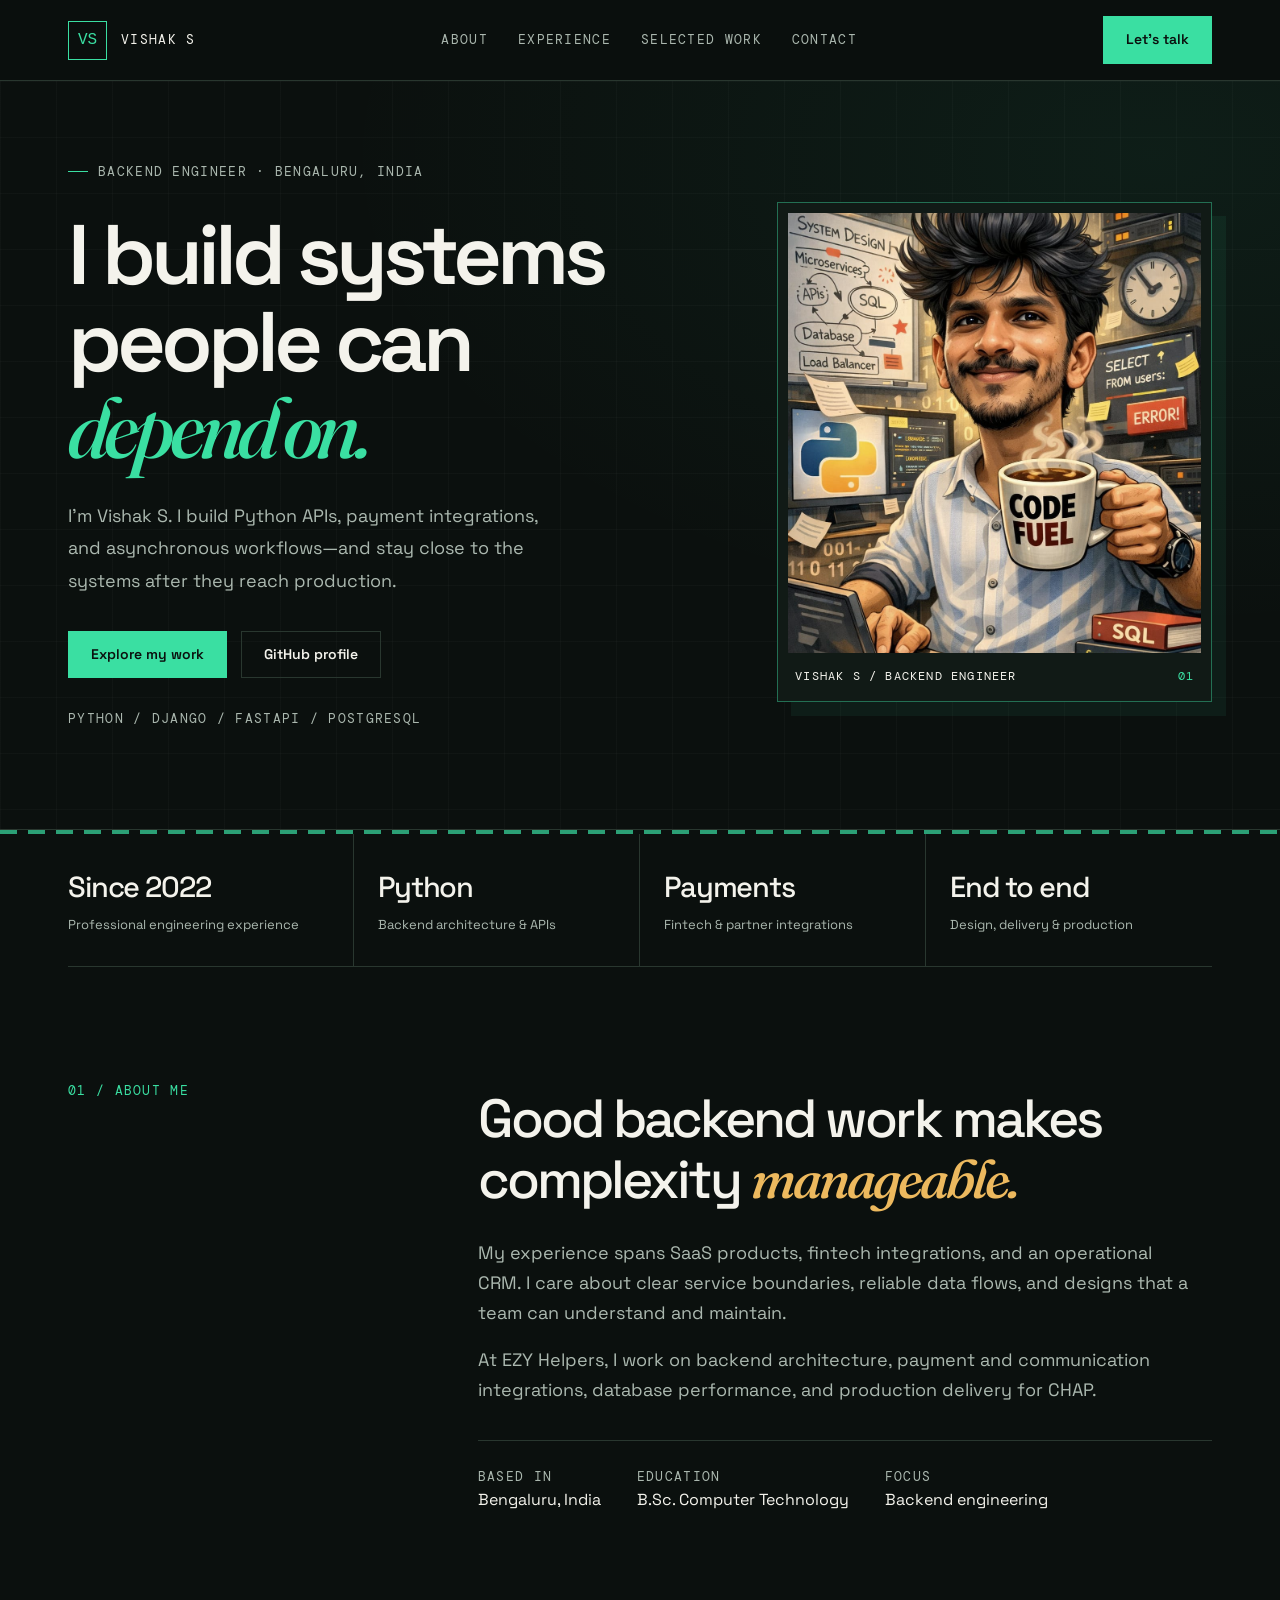
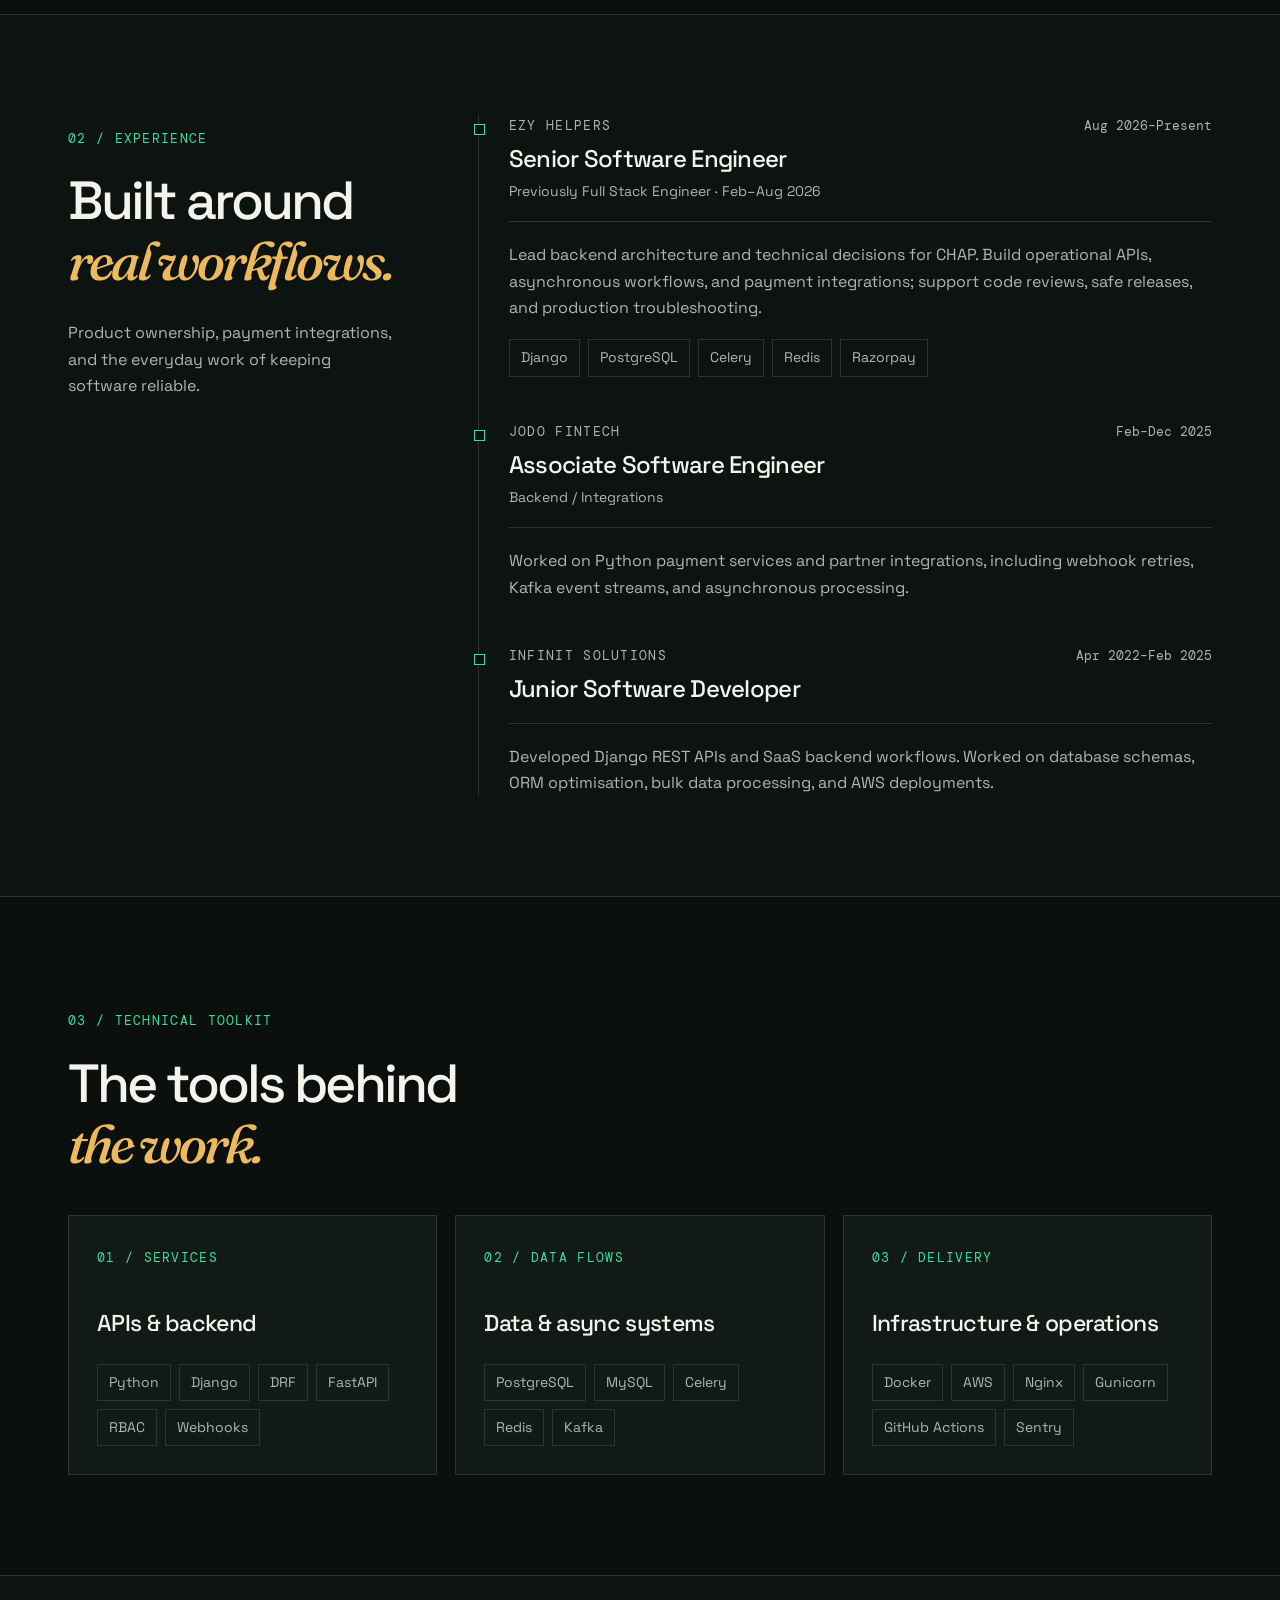
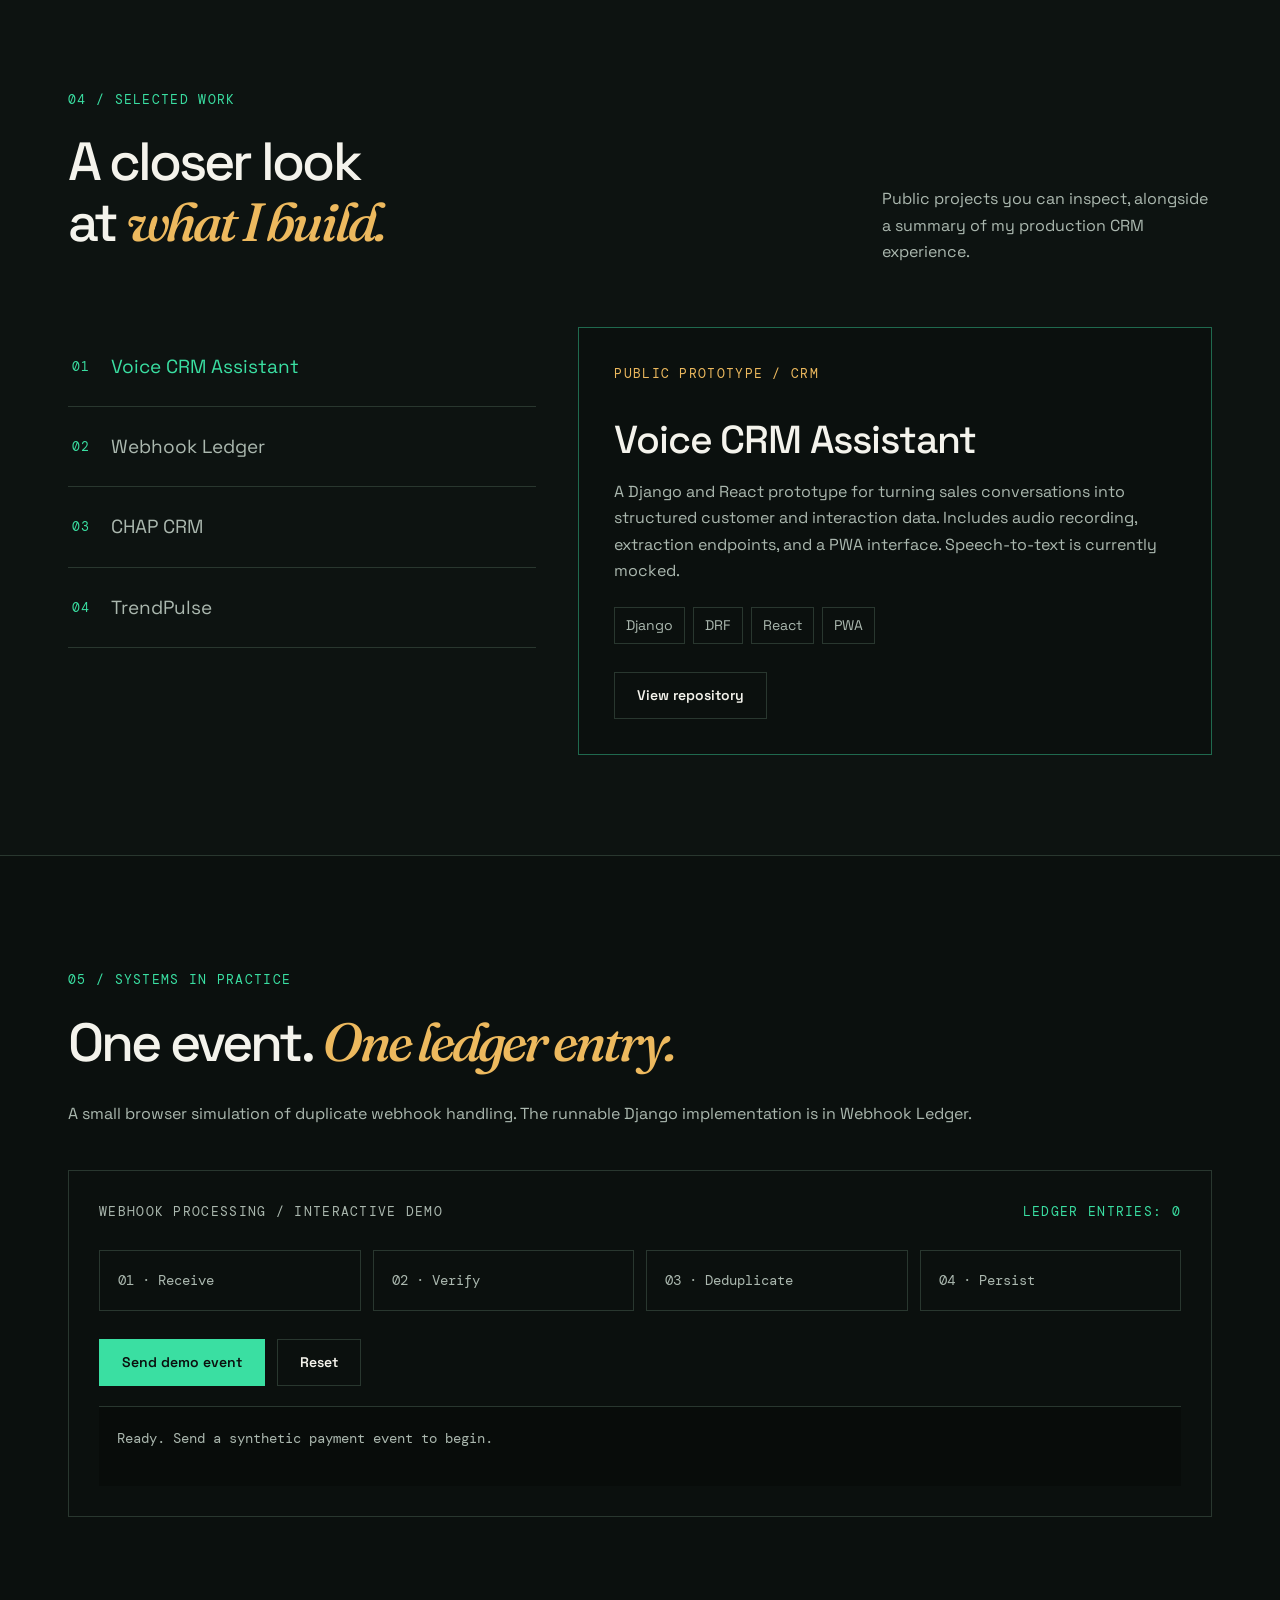
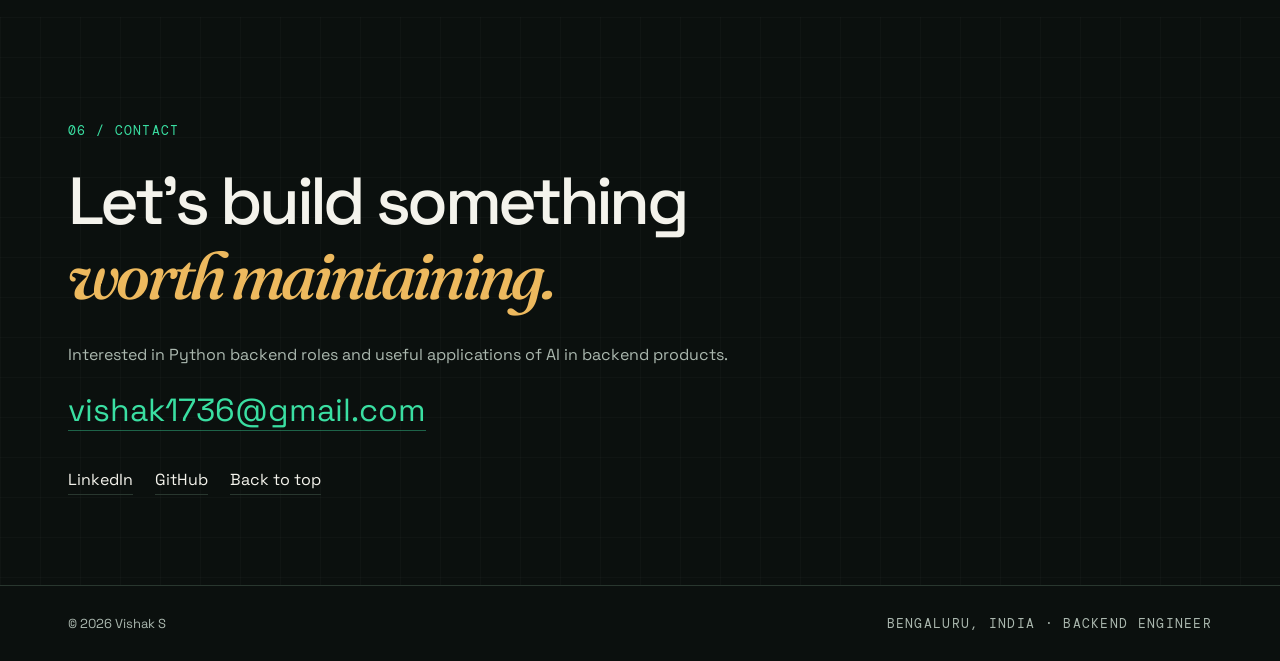
==== docs/index.html @ c0391060 "Redesign backend portfolio with portrait, Voice CRM showcase and Pages-ready static site" ====
<!doctype html>
<html lang="en">
<head>
<meta charset="utf-8"><meta name="viewport" content="width=device-width,initial-scale=1">
<title>Vishak S | Backend Engineer</title>
<meta name="description" content="Vishak S — Backend Engineer in Bengaluru. Python, Django, FastAPI, PostgreSQL, payments and asynchronous systems. Explore experience and selected projects.">
<meta name="theme-color" content="#0b100e">
<link rel="icon" href="data:image/svg+xml,%3Csvg xmlns='http://www.w3.org/2000/svg' viewBox='0 0 40 40'%3E%3Crect width='40' height='40' fill='%230b100e'/%3E%3Ctext x='5' y='27' fill='%233adfa2' font-size='23' font-family='monospace'%3EVS%3C/text%3E%3C/svg%3E">
<link rel="preconnect" href="https://fonts.googleapis.com"><link rel="preconnect" href="https://fonts.gstatic.com" crossorigin>
<link href="https://fonts.googleapis.com/css2?family=DM+Mono:wght@400;500&family=Fraunces:ital,wght@1,500&family=Space+Grotesk:wght@400;500;600;700&display=swap" rel="stylesheet">
<style>
:root{--bg:#0b100e;--panel:#111a16;--line:#29372f;--text:#f4f3ec;--muted:#abb8af;--green:#3adfa2;--gold:#edb95e}*{box-sizing:border-box}html{scroll-behavior:smooth;scroll-padding-top:100px}body{margin:0;background:var(--bg);color:var(--text);font-family:'Space Grotesk',Arial,sans-serif;font-size:16px;line-height:1.65}a{color:inherit;text-decoration:none}button{font:inherit;cursor:pointer}button,a{ -webkit-tap-highlight-color:transparent}button:focus-visible,a:focus-visible{outline:2px solid var(--green);outline-offset:6px}::selection{background:var(--green);color:var(--bg)}.wrap{max-width:1240px;margin:auto;padding:0 48px}.mono{font-family:'DM Mono',monospace;font-size:13px;letter-spacing:.1em;text-transform:uppercase}.muted{color:var(--muted)}.accent{color:var(--green)}.serif{font-family:'Fraunces',Georgia,serif;font-style:italic;font-weight:500}.skip{position:absolute;left:16px;top:-60px;z-index:30;background:var(--green);color:var(--bg);padding:10px}.skip:focus{top:10px}header{position:sticky;top:0;z-index:10;border-bottom:1px solid var(--line);background:#0b100eeb;backdrop-filter:blur(18px)}.nav{height:80px;display:flex;align-items:center;justify-content:space-between;gap:24px}.brand{display:flex;align-items:center;gap:14px}.mark{display:grid;place-items:center;width:39px;height:39px;border:1px solid var(--green);color:var(--green);font-family:monospace}.navlinks{display:flex;gap:30px}.navlinks a{font-size:13px;color:var(--muted)}.navlinks a:hover{color:var(--green)}.btn{display:inline-flex;align-items:center;justify-content:center;gap:10px;min-height:46px;padding:11px 22px;border:1px solid var(--green);background:var(--green);color:var(--bg);font-size:14px;font-weight:600}.btn.outline{background:transparent;color:var(--text);border-color:var(--line)}.btn:hover{filter:brightness(1.1)}.menu{display:none;background:transparent;border:1px solid var(--line);color:var(--text);padding:8px 14px;min-height:44px}.hero{position:relative;background:radial-gradient(ellipse at 90% 10%,#3adfa211,transparent 50%),linear-gradient(#f4f3ec06 1px,transparent 1px),linear-gradient(90deg,#f4f3ec06 1px,transparent 1px);background-size:auto,56px 56px,56px 56px;border-bottom:1px solid var(--line)}.hero-inner{padding-top:80px;padding-bottom:86px;display:grid;grid-template-columns:1.25fr .85fr;gap:70px;align-items:center}.eyebrow{display:flex;align-items:center;gap:10px;margin-bottom:30px}.eyebrow:before{content:'';width:20px;height:1px;background:var(--green)}h1{font-size:clamp(52px,6.6vw,87px);line-height:1.02;letter-spacing:-.06em;margin:18px 0 28px;font-weight:600}h1 span{color:var(--green)}.intro{max-width:500px;color:var(--muted);font-size:18px;line-height:1.8}.actions{display:flex;flex-wrap:wrap;gap:14px;margin-top:34px}.portrait{margin:0;border:1px solid #3adfa26e;padding:10px;background:var(--panel);box-shadow:14px 14px #3adfa211;position:relative}.portrait img{display:block;width:100%;height:440px;object-fit:cover;object-position:center 25%;filter:saturate(.85)}.portrait figcaption{display:flex;justify-content:space-between;gap:10px;padding:14px 7px 4px;font-size:12px}.hero-foot{margin-top:30px;color:var(--muted);font-size:13px}.signal{height:4px;background:repeating-linear-gradient(90deg,var(--green) 0 17px,transparent 17px 28px);opacity:.7}.facts{display:grid;grid-template-columns:repeat(4,1fr);border-bottom:1px solid var(--line)}.fact{padding:29px 24px;border-right:1px solid var(--line)}.fact:first-child{padding-left:0}.fact:last-child{border:0}.fact strong{display:block;font-size:29px;font-weight:500;letter-spacing:-.04em}.fact span{font-size:13px;color:var(--muted)}section.block{padding:100px 0}h2{font-size:clamp(36px,4.2vw,54px);letter-spacing:-.055em;line-height:1.12;font-weight:500;margin:22px 0 28px}h3{font-weight:500;letter-spacing:-.03em;line-height:1.3}.split{display:grid;grid-template-columns:.62fr 1.38fr;gap:80px}.bodycopy{max-width:710px;color:var(--muted);font-size:18px}.about-meta{display:flex;flex-wrap:wrap;gap:36px;border-top:1px solid var(--line);margin-top:35px;padding-top:25px}.about-meta p{margin:0}.band{border-block:1px solid var(--line);background:#111a165f}.jobs{border-left:1px solid var(--line);padding-left:30px}.job{position:relative;margin-bottom:44px}.job:last-child{margin-bottom:0}.job:before{content:'';position:absolute;width:9px;height:9px;border:1px solid var(--green);background:var(--bg);left:-35px;top:9px}.job-top{display:flex;flex-wrap:wrap;justify-content:space-between;gap:12px;padding-bottom:18px;border-bottom:1px solid var(--line)}.job h3{font-size:24px;margin:7px 0 0}.job p{color:var(--muted);margin:20px 0 0}.date{font-family:'DM Mono',monospace;font-size:13px;color:var(--muted)}.subrole{color:var(--muted);font-size:14px;margin-top:6px}.skills{display:grid;grid-template-columns:repeat(3,1fr);gap:18px;margin-top:40px}.skill{border:1px solid var(--line);background:var(--panel);padding:28px}.skill h3{font-size:23px;margin:38px 0 25px}.chips{display:flex;flex-wrap:wrap;gap:8px}.chip{border:1px solid var(--line);font-size:14px;padding:6px 11px;color:var(--muted)}.projects{display:grid;grid-template-columns:.85fr 1.15fr;gap:42px;margin-top:45px}.project-list{display:flex;flex-direction:column}.project-tab{background:transparent;border:0;border-bottom:1px solid var(--line);color:var(--muted);display:flex;align-items:center;gap:20px;text-align:left;padding:24px 4px;font-size:19px}.project-tab[aria-selected=true]{color:var(--green)}.project-tab .mono{color:var(--green)}.project-detail{border:1px solid #3adfa26e;background:var(--bg);padding:35px;min-height:395px;display:flex;flex-direction:column;align-items:flex-start}.project-detail h3{font-size:39px;line-height:1.05;margin:36px 0 18px}.project-detail p{color:var(--muted);margin:0 0 22px}.project-detail .chips{margin-bottom:28px}.project-detail .btn{margin-top:auto}.status{color:var(--gold);font-size:13px}.section-head{display:flex;gap:35px;justify-content:space-between;align-items:end}.section-head>p{max-width:330px}.sandbox{margin-top:42px;border:1px solid var(--line);background:var(--bg);padding:30px}.sandbox-head{display:flex;flex-wrap:wrap;align-items:center;justify-content:space-between;gap:20px}.pipeline{display:grid;grid-template-columns:repeat(4,1fr);gap:12px;margin:28px 0}.stage{border:1px solid var(--line);padding:18px;color:var(--muted);font-family:'DM Mono',monospace;font-size:14px}.stage.active{border-color:var(--green);color:var(--green)}.console{background:#080c0a;border-top:1px solid var(--line);padding:18px;font:14px/1.9 'DM Mono',monospace;min-height:80px;color:var(--muted)}.sandbox-actions{display:flex;gap:12px;flex-wrap:wrap;margin:20px 0}.sandbox button:disabled{opacity:.5;cursor:wait}.contact{padding:90px 0;background:linear-gradient(#ffffff05 1px,transparent 1px),linear-gradient(90deg,#ffffff05 1px,transparent 1px);background-size:40px 40px}.contact h2{max-width:730px;font-size:clamp(40px,5.2vw,70px)}.email{font-size:clamp(20px,3vw,32px);color:var(--green);border-bottom:1px solid #3adfa266;overflow-wrap:anywhere}.contact-links{display:flex;flex-wrap:wrap;gap:22px;margin-top:30px}.contact-links a{border-bottom:1px solid var(--line)}footer{border-top:1px solid var(--line);padding:27px 0;color:var(--muted);font-size:13px}.footer-row{display:flex;justify-content:space-between;gap:20px}.reveal{animation:arrive .6s both}@keyframes arrive{from{opacity:0;transform:translateY(15px)}to{opacity:1;transform:none}}@media(max-width:950px){.wrap{padding:0 30px}.hero-inner{gap:35px;grid-template-columns:1.15fr .85fr}.portrait img{height:370px}.split{gap:35px}.brand-name{display:none}.navlinks{gap:20px}.skills{gap:12px}.skill{padding:20px}.projects{gap:25px}}@media(max-width:700px){.wrap{padding:0 22px}.nav{height:70px}.nav>.btn{display:none}.menu{display:block}.navlinks{display:none;position:absolute;top:70px;left:0;right:0;flex-direction:column;background:var(--bg);border-bottom:1px solid var(--line);padding:22px}.navlinks.open{display:flex}.navlinks a{font-size:16px;padding:5px}.hero-inner{padding-top:55px;padding-bottom:60px;grid-template-columns:1fr;gap:48px}.hero h1{font-size:clamp(48px,12vw,75px)}.intro{font-size:17px}.portrait{max-width:410px;width:100%;justify-self:center}.portrait img{height:410px}.facts{grid-template-columns:1fr 1fr}.fact{padding:20px 10px}.fact:first-child{padding-left:10px}.fact:nth-child(2){border-right:0}.fact:nth-child(-n+2){border-bottom:1px solid var(--line)}section.block{padding:68px 0}.split,.skills,.projects{grid-template-columns:1fr;gap:25px}.split>div:first-child h2{max-width:470px}.section-head{display:block}.skill h3{margin-top:25px}.project-detail{padding:26px;min-height:380px}.project-detail h3{font-size:34px}.project-tab{padding:20px 4px}.pipeline{grid-template-columns:1fr 1fr}.sandbox{padding:20px}.sandbox .stage{font-size:13px}.footer-row{flex-direction:column;gap:5px}.contact{padding:65px 0}}@media(prefers-reduced-motion:reduce){html{scroll-behavior:auto}*{animation:none!important;transition:none!important}}
</style>
</head>
<body>
<a class="skip" href="#main">Skip to content</a>
<header><div class="wrap nav"><a href="#top" class="brand" aria-label="Vishak S home"><span class="mark">VS</span><span class="mono brand-name">Vishak S</span></a><nav class="navlinks" id="navigation" aria-label="Main navigation"><a class="mono" href="#about">About</a><a class="mono" href="#experience">Experience</a><a class="mono" href="#work">Selected work</a><a class="mono" href="#contact">Contact</a></nav><a class="btn" href="mailto:vishak1736@gmail.com">Let’s talk</a><button class="menu" aria-expanded="false" aria-controls="navigation" id="menu">Menu</button></div></header>
<main id="main"><div id="top" class="hero"><div class="wrap hero-inner"><div class="reveal"><div class="eyebrow mono muted">Backend Engineer · Bengaluru, India</div><h1>I build systems<br>people can<br><span class="serif">depend on.</span></h1><p class="intro">I’m Vishak S. I build Python APIs, payment integrations, and asynchronous workflows—and stay close to the systems after they reach production.</p><div class="actions"><a class="btn" href="#work">Explore my work</a><a class="btn outline" href="https://github.com/Vyshak1736" target="_blank" rel="noopener noreferrer">GitHub profile</a></div><p class="hero-foot mono">Python / Django / FastAPI / PostgreSQL</p></div><figure class="portrait reveal"><img src="assets/vishak.jpeg" width="600" height="750" alt="Stylized portrait of Vishak S at a coding workspace" fetchpriority="high"><figcaption class="mono"><span>Vishak S / Backend Engineer</span><span class="accent">01</span></figcaption></figure></div></div><div class="signal"></div>
<div class="wrap"><div class="facts"><div class="fact"><strong>Since 2022</strong><span>Professional engineering experience</span></div><div class="fact"><strong>Python</strong><span>Backend architecture & APIs</span></div><div class="fact"><strong>Payments</strong><span>Fintech & partner integrations</span></div><div class="fact"><strong>End to end</strong><span>Design, delivery & production</span></div></div></div>
<section id="about" class="block"><div class="wrap split"><div><p class="mono accent">01 / About me</p></div><div><h2>Good backend work makes<br>complexity <span class="serif" style="color:var(--gold)">manageable.</span></h2><p class="bodycopy">My experience spans SaaS products, fintech integrations, and an operational CRM. I care about clear service boundaries, reliable data flows, and designs that a team can understand and maintain.</p><p class="bodycopy">At EZY Helpers, I work on backend architecture, payment and communication integrations, database performance, and production delivery for CHAP.</p><div class="about-meta"><div><p class="mono muted">Based in</p><p>Bengaluru, India</p></div><div><p class="mono muted">Education</p><p>B.Sc. Computer Technology</p></div><div><p class="mono muted">Focus</p><p>Backend engineering</p></div></div></div></div></section>
<section id="experience" class="block band"><div class="wrap split"><div><p class="mono accent">02 / Experience</p><h2>Built around<br><span class="serif" style="color:var(--gold)">real workflows.</span></h2><p class="muted">Product ownership, payment integrations, and the everyday work of keeping software reliable.</p></div><div class="jobs"><article class="job"><div class="job-top"><div><p class="mono accent" style="margin:0">EZY Helpers</p><h3>Senior Software Engineer</h3><div class="subrole">Previously Full Stack Engineer · Feb–Aug 2026</div></div><span class="date">Aug 2026–Present</span></div><p>Lead backend architecture and technical decisions for CHAP. Build operational APIs, asynchronous workflows, and payment integrations; support code reviews, safe releases, and production troubleshooting.</p><div class="chips" style="margin-top:18px"><span class="chip">Django</span><span class="chip">PostgreSQL</span><span class="chip">Celery</span><span class="chip">Redis</span><span class="chip">Razorpay</span></div></article><article class="job"><div class="job-top"><div><p class="mono accent" style="margin:0">Jodo Fintech</p><h3>Associate Software Engineer</h3><div class="subrole">Backend / Integrations</div></div><span class="date">Feb–Dec 2025</span></div><p>Worked on Python payment services and partner integrations, including webhook retries, Kafka event streams, and asynchronous processing.</p></article><article class="job"><div class="job-top"><div><p class="mono accent" style="margin:0">Infinit Solutions</p><h3>Junior Software Developer</h3></div><span class="date">Apr 2022–Feb 2025</span></div><p>Developed Django REST APIs and SaaS backend workflows. Worked on database schemas, ORM optimisation, bulk data processing, and AWS deployments.</p></article></div></div></section>
<section id="skills" class="block"><div class="wrap"><p class="mono accent">03 / Technical toolkit</p><h2>The tools behind<br><span class="serif" style="color:var(--gold)">the work.</span></h2><div class="skills"><article class="skill"><span class="mono accent">01 / Services</span><h3>APIs & backend</h3><div class="chips"><span class="chip">Python</span><span class="chip">Django</span><span class="chip">DRF</span><span class="chip">FastAPI</span><span class="chip">RBAC</span><span class="chip">Webhooks</span></div></article><article class="skill"><span class="mono accent">02 / Data flows</span><h3>Data & async systems</h3><div class="chips"><span class="chip">PostgreSQL</span><span class="chip">MySQL</span><span class="chip">Celery</span><span class="chip">Redis</span><span class="chip">Kafka</span></div></article><article class="skill"><span class="mono accent">03 / Delivery</span><h3>Infrastructure & operations</h3><div class="chips"><span class="chip">Docker</span><span class="chip">AWS</span><span class="chip">Nginx</span><span class="chip">Gunicorn</span><span class="chip">GitHub Actions</span><span class="chip">Sentry</span></div></article></div></div></section>
<section id="work" class="block band"><div class="wrap"><div class="section-head"><div><p class="mono accent">04 / Selected work</p><h2>A closer look<br>at <span class="serif" style="color:var(--gold)">what I build.</span></h2></div><p class="muted">Public projects you can inspect, alongside a summary of my production CRM experience.</p></div><div class="projects"><div class="project-list" role="tablist" aria-label="Selected projects"><button class="project-tab" id="tab-voice" role="tab" aria-selected="true" aria-controls="project-panel" data-project="voice"><span class="mono">01</span>Voice CRM Assistant</button><button class="project-tab" id="tab-ledger" role="tab" aria-selected="false" aria-controls="project-panel" tabindex="-1" data-project="ledger"><span class="mono">02</span>Webhook Ledger</button><button class="project-tab" id="tab-chap" role="tab" aria-selected="false" aria-controls="project-panel" tabindex="-1" data-project="chap"><span class="mono">03</span>CHAP CRM</button><button class="project-tab" id="tab-trend" role="tab" aria-selected="false" aria-controls="project-panel" tabindex="-1" data-project="trend"><span class="mono">04</span>TrendPulse</button></div><article class="project-detail" role="tabpanel" id="project-panel" aria-labelledby="tab-voice" tabindex="0"><span class="mono status" id="project-status">Public prototype / CRM</span><h3 id="project-title">Voice CRM Assistant</h3><p id="project-description">A Django and React prototype for turning sales conversations into structured customer and interaction data. Includes audio recording, extraction endpoints, and a PWA interface. Speech-to-text is currently mocked.</p><div class="chips" id="project-stack"><span class="chip">Django</span><span class="chip">DRF</span><span class="chip">React</span><span class="chip">PWA</span></div><a class="btn outline" id="project-link" href="https://github.com/Vyshak1736/Voice-CRM-Assistant" target="_blank" rel="noopener noreferrer">View repository</a></article></div></div></section>
<section id="systems" class="block"><div class="wrap"><p class="mono accent">05 / Systems in practice</p><h2>One event. <span class="serif" style="color:var(--gold)">One ledger entry.</span></h2><p class="muted">A small browser simulation of duplicate webhook handling. The runnable Django implementation is in Webhook Ledger.</p><div class="sandbox"><div class="sandbox-head"><span class="mono muted">Webhook processing / interactive demo</span><span class="mono accent" id="ledger-count">Ledger entries: 0</span></div><div class="pipeline"><div class="stage" id="stage-0">01 · Receive</div><div class="stage" id="stage-1">02 · Verify</div><div class="stage" id="stage-2">03 · Deduplicate</div><div class="stage" id="stage-3">04 · Persist</div></div><div class="sandbox-actions"><button class="btn" id="send-event">Send demo event</button><button class="btn outline" id="reset-demo">Reset</button></div><div class="console" role="status" aria-live="polite" id="event-log">Ready. Send a synthetic payment event to begin.</div></div></div></section>
<section id="contact" class="contact"><div class="wrap"><p class="mono accent">06 / Contact</p><h2>Let’s build something<br><span class="serif" style="color:var(--gold)">worth maintaining.</span></h2><p class="muted">Interested in Python backend roles and useful applications of AI in backend products.</p><a class="email" href="mailto:vishak1736@gmail.com">vishak1736@gmail.com</a><div class="contact-links"><a href="https://www.linkedin.com/in/s-vishak/" target="_blank" rel="noopener noreferrer">LinkedIn</a><a href="https://github.com/Vyshak1736" target="_blank" rel="noopener noreferrer">GitHub</a><a href="#top">Back to top</a></div></div></section></main><footer><div class="wrap footer-row"><span>© 2026 Vishak S</span><span class="mono">Bengaluru, India · Backend Engineer</span></div></footer>
<script>
const menu=document.getElementById('menu'),nav=document.getElementById('navigation');menu.addEventListener('click',()=>{const open=menu.getAttribute('aria-expanded')!=='true';menu.setAttribute('aria-expanded',String(open));nav.classList.toggle('open',open);menu.textContent=open?'Close':'Menu'});nav.querySelectorAll('a').forEach(a=>a.addEventListener('click',()=>{menu.setAttribute('aria-expanded','false');nav.classList.remove('open');menu.textContent='Menu'}));
const projects={voice:{title:'Voice CRM Assistant',status:'Public prototype / CRM',description:'A Django and React prototype for turning sales conversations into structured customer and interaction data. Includes audio recording, extraction endpoints, and a PWA interface. Speech-to-text is currently mocked.',stack:['Django','DRF','React','PWA'],url:'https://github.com/Vyshak1736/Voice-CRM-Assistant',label:'View repository'},ledger:{title:'Webhook Ledger',status:'Public portfolio project / payments',description:'A Django backend with signed webhook ingestion, durable event storage, idempotent payment writes, exponential retries, and dead-letter handling. Includes 23 tests and CI checked on SQLite and PostgreSQL. Uses synthetic payment events.',stack:['Django','PostgreSQL','HMAC','Docker','GitHub Actions'],url:'https://github.com/Vyshak1736/portfolio/tree/main/projects/webhook-ledger',label:'Explore the project'},chap:{title:'CHAP CRM',status:'Professional experience / employer-owned',description:'An internal operational CRM covering customers, helpers, job assignments, payments, notifications, and reporting. My work includes backend architecture, role-based APIs, asynchronous integrations, query optimisation, and production releases. Employer source code is private.',stack:['Django','PostgreSQL','Celery','Redis','Razorpay'],url:'#experience',label:'View my experience'},trend:{title:'TrendPulse',status:'Selected project / from my resume',description:'A stock analytics backend with an event-driven data pipeline, external API integrations, asynchronous processing, and PostgreSQL persistence. Included as project experience; no public repository or live demo is linked here.',stack:['FastAPI','PostgreSQL','Celery','Redis'],url:'#contact',label:'Discuss the project'}};
const tabs=[...document.querySelectorAll('[data-project]')];function selectProject(tab){tabs.forEach(t=>{const selected=t===tab;t.setAttribute('aria-selected',String(selected));t.tabIndex=selected?0:-1});const p=projects[tab.dataset.project];document.getElementById('project-panel').setAttribute('aria-labelledby',tab.id);document.getElementById('project-title').textContent=p.title;document.getElementById('project-status').textContent=p.status;document.getElementById('project-description').textContent=p.description;const stack=document.getElementById('project-stack');stack.replaceChildren(...p.stack.map(text=>{const s=document.createElement('span');s.className='chip';s.textContent=text;return s}));const a=document.getElementById('project-link');a.href=p.url;a.textContent=p.label;if(p.url.startsWith('#'))a.removeAttribute('target');else a.target='_blank'}tabs.forEach((t,i)=>{t.addEventListener('click',()=>selectProject(t));t.addEventListener('keydown',e=>{let next;if(e.key==='ArrowDown'||e.key==='ArrowRight')next=(i+1)%tabs.length;else if(e.key==='ArrowUp'||e.key==='ArrowLeft')next=(i+tabs.length-1)%tabs.length;else if(e.key==='Home')next=0;else if(e.key==='End')next=tabs.length-1;else return;e.preventDefault();selectProject(tabs[next]);tabs[next].focus()})});
let recorded=false,busy=false;const send=document.getElementById('send-event'),reset=document.getElementById('reset-demo'),log=document.getElementById('event-log');const pause=ms=>new Promise(r=>setTimeout(r,ms));send.addEventListener('click',async()=>{if(busy)return;busy=true;send.disabled=true;reset.disabled=true;log.textContent='evt_demo_1 received. Checking signature…';document.querySelectorAll('.stage').forEach(s=>s.classList.remove('active'));for(let i=0;i<4;i++){await pause(320);document.getElementById('stage-'+i).classList.add('active');if(i===2&&recorded){log.textContent='Duplicate evt_demo_1 detected. Acknowledged; ledger unchanged.';break}if(i===3){recorded=true;document.getElementById('ledger-count').textContent='Ledger entries: 1';log.textContent='Signature verified. Event persisted and processed. One payment recorded.'}}send.textContent='Send the same event again';busy=false;send.disabled=false;reset.disabled=false});reset.addEventListener('click',()=>{recorded=false;send.textContent='Send demo event';document.getElementById('ledger-count').textContent='Ledger entries: 0';document.querySelectorAll('.stage').forEach(s=>s.classList.remove('active'));log.textContent='Ready. Send a synthetic payment event to begin.'});
</script>
</body></html>
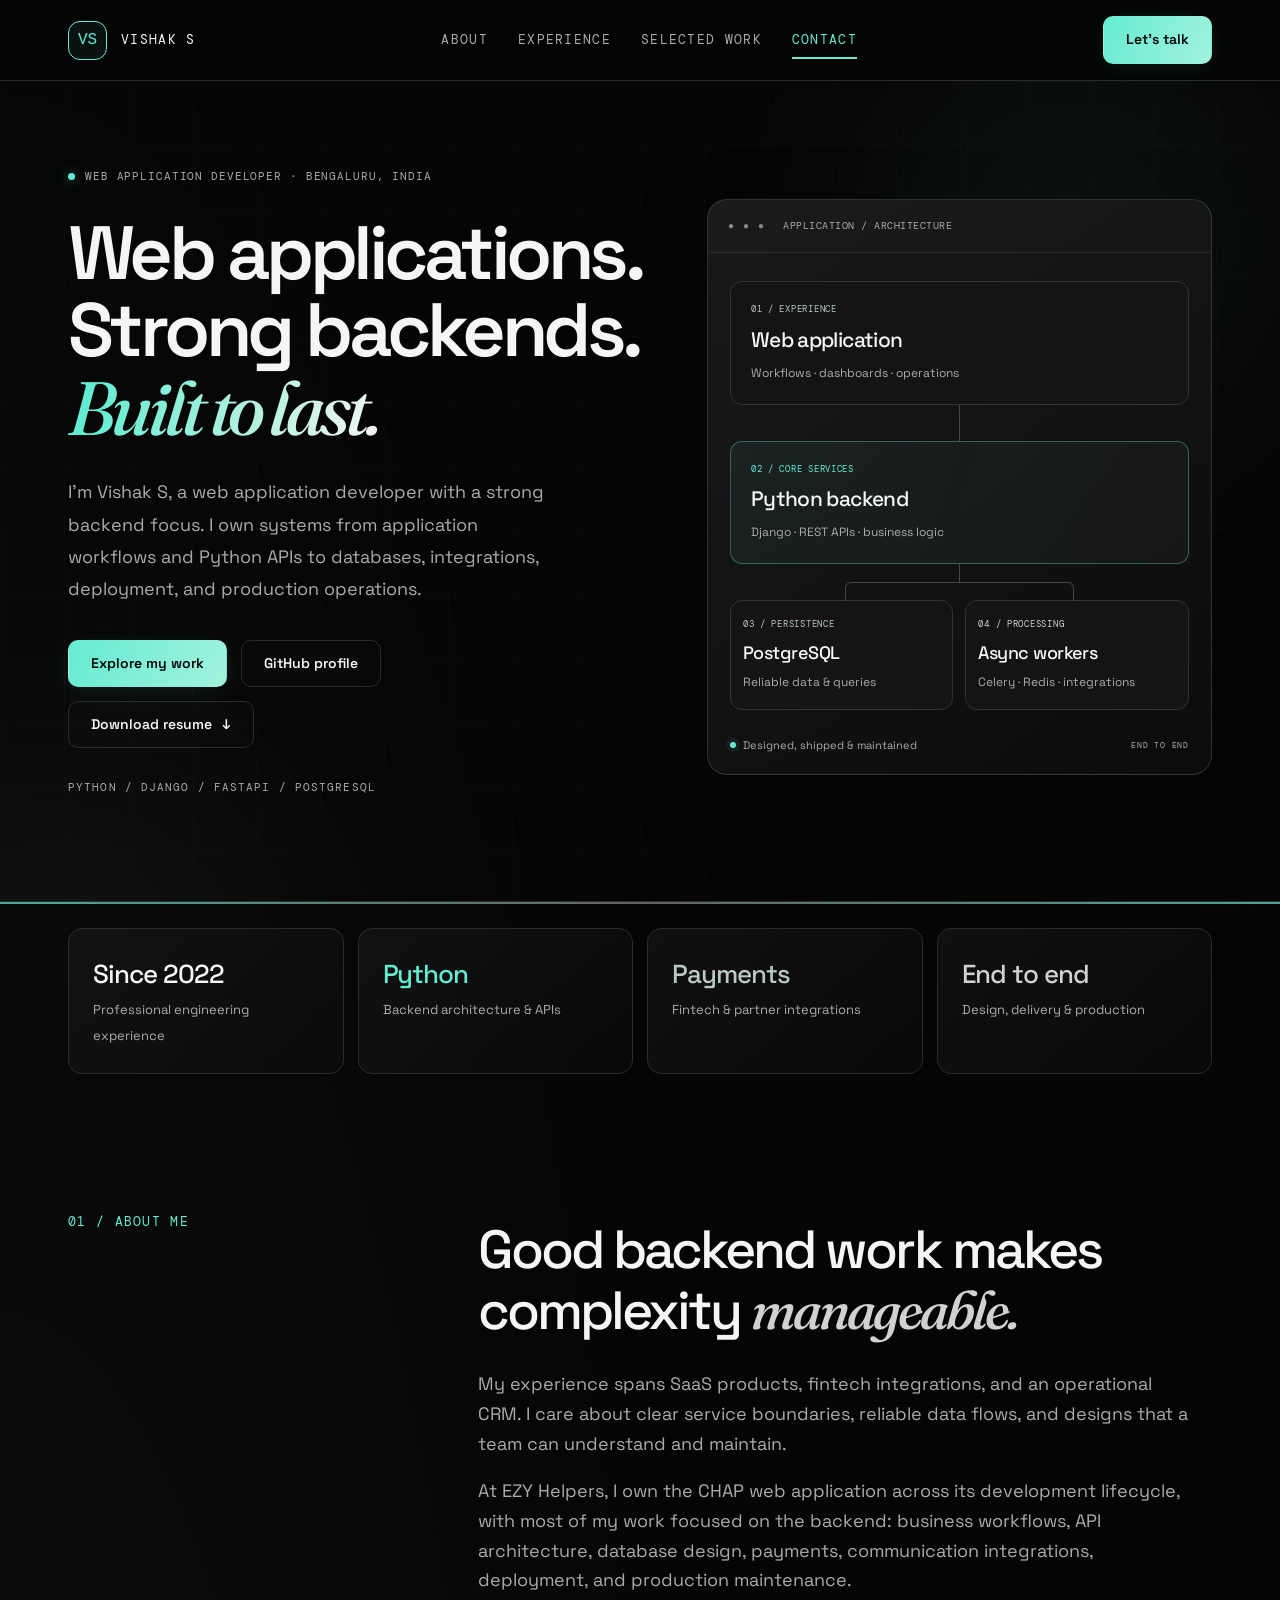
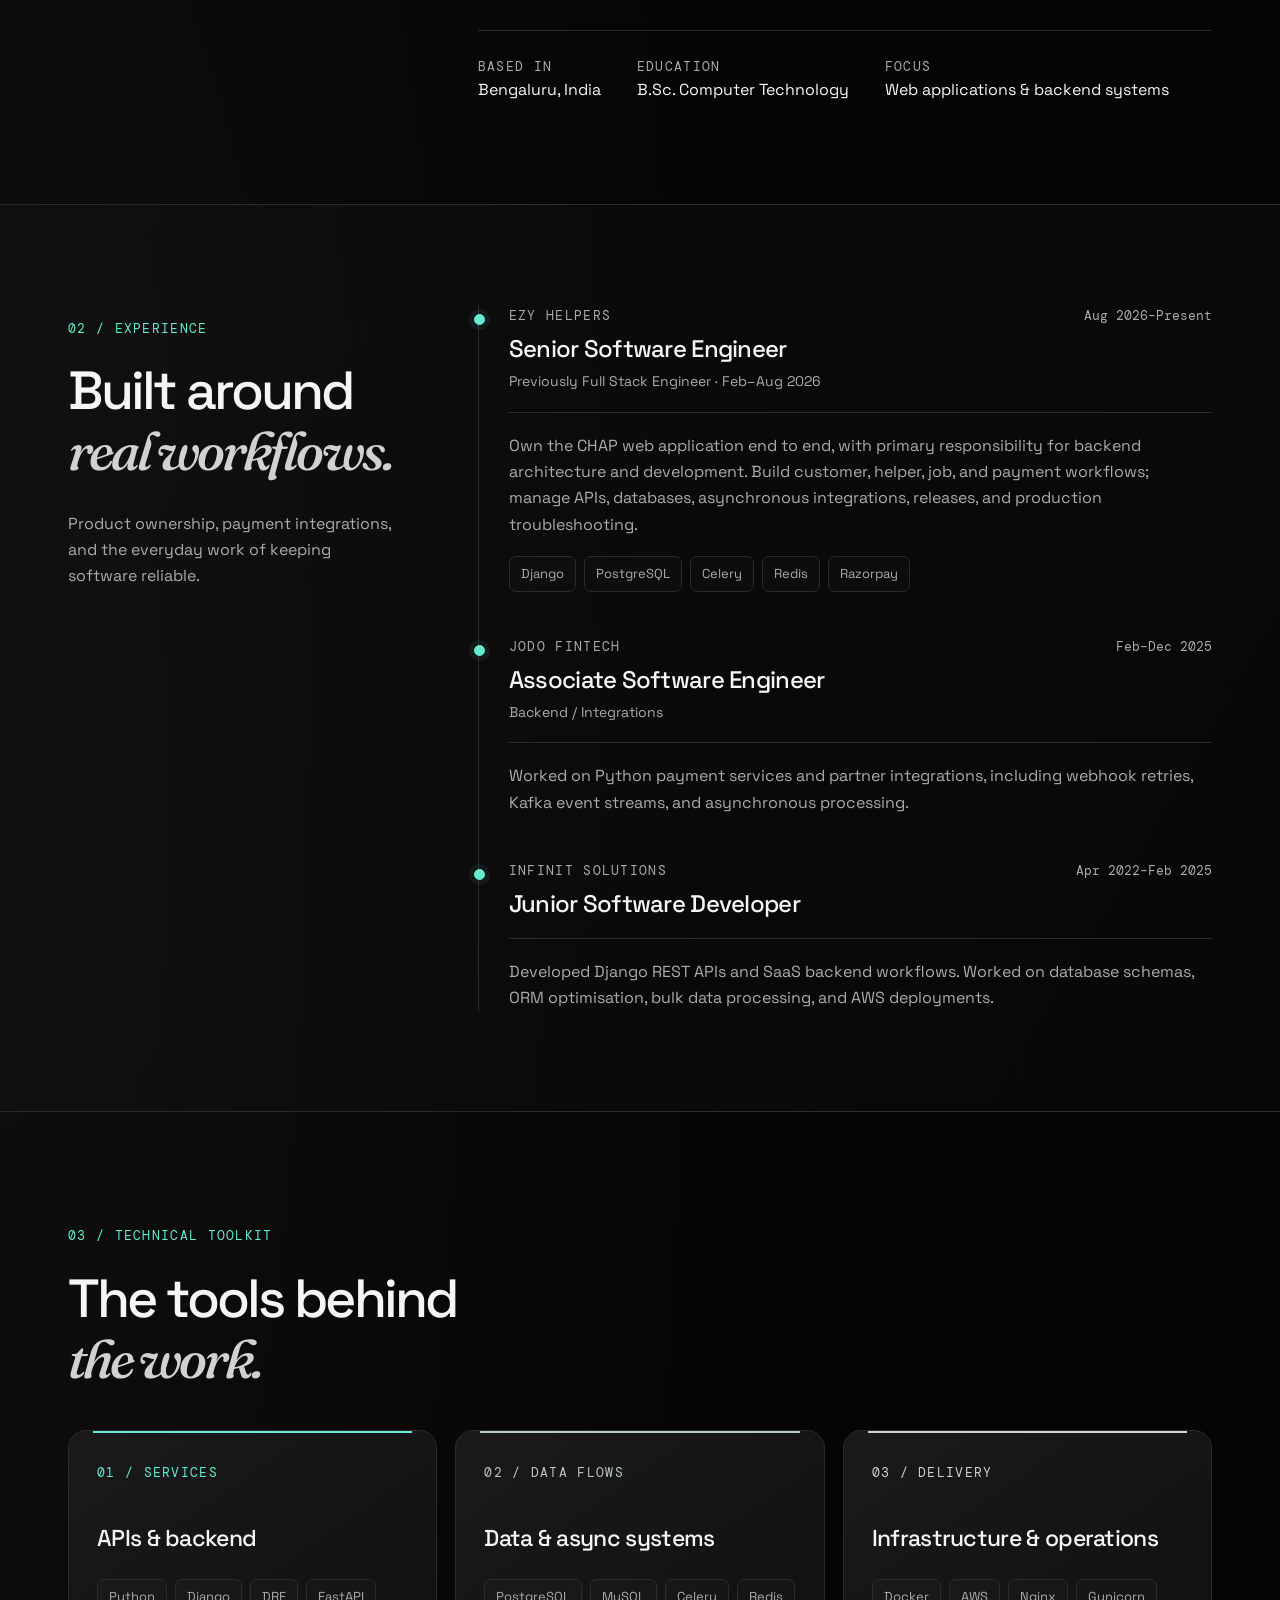
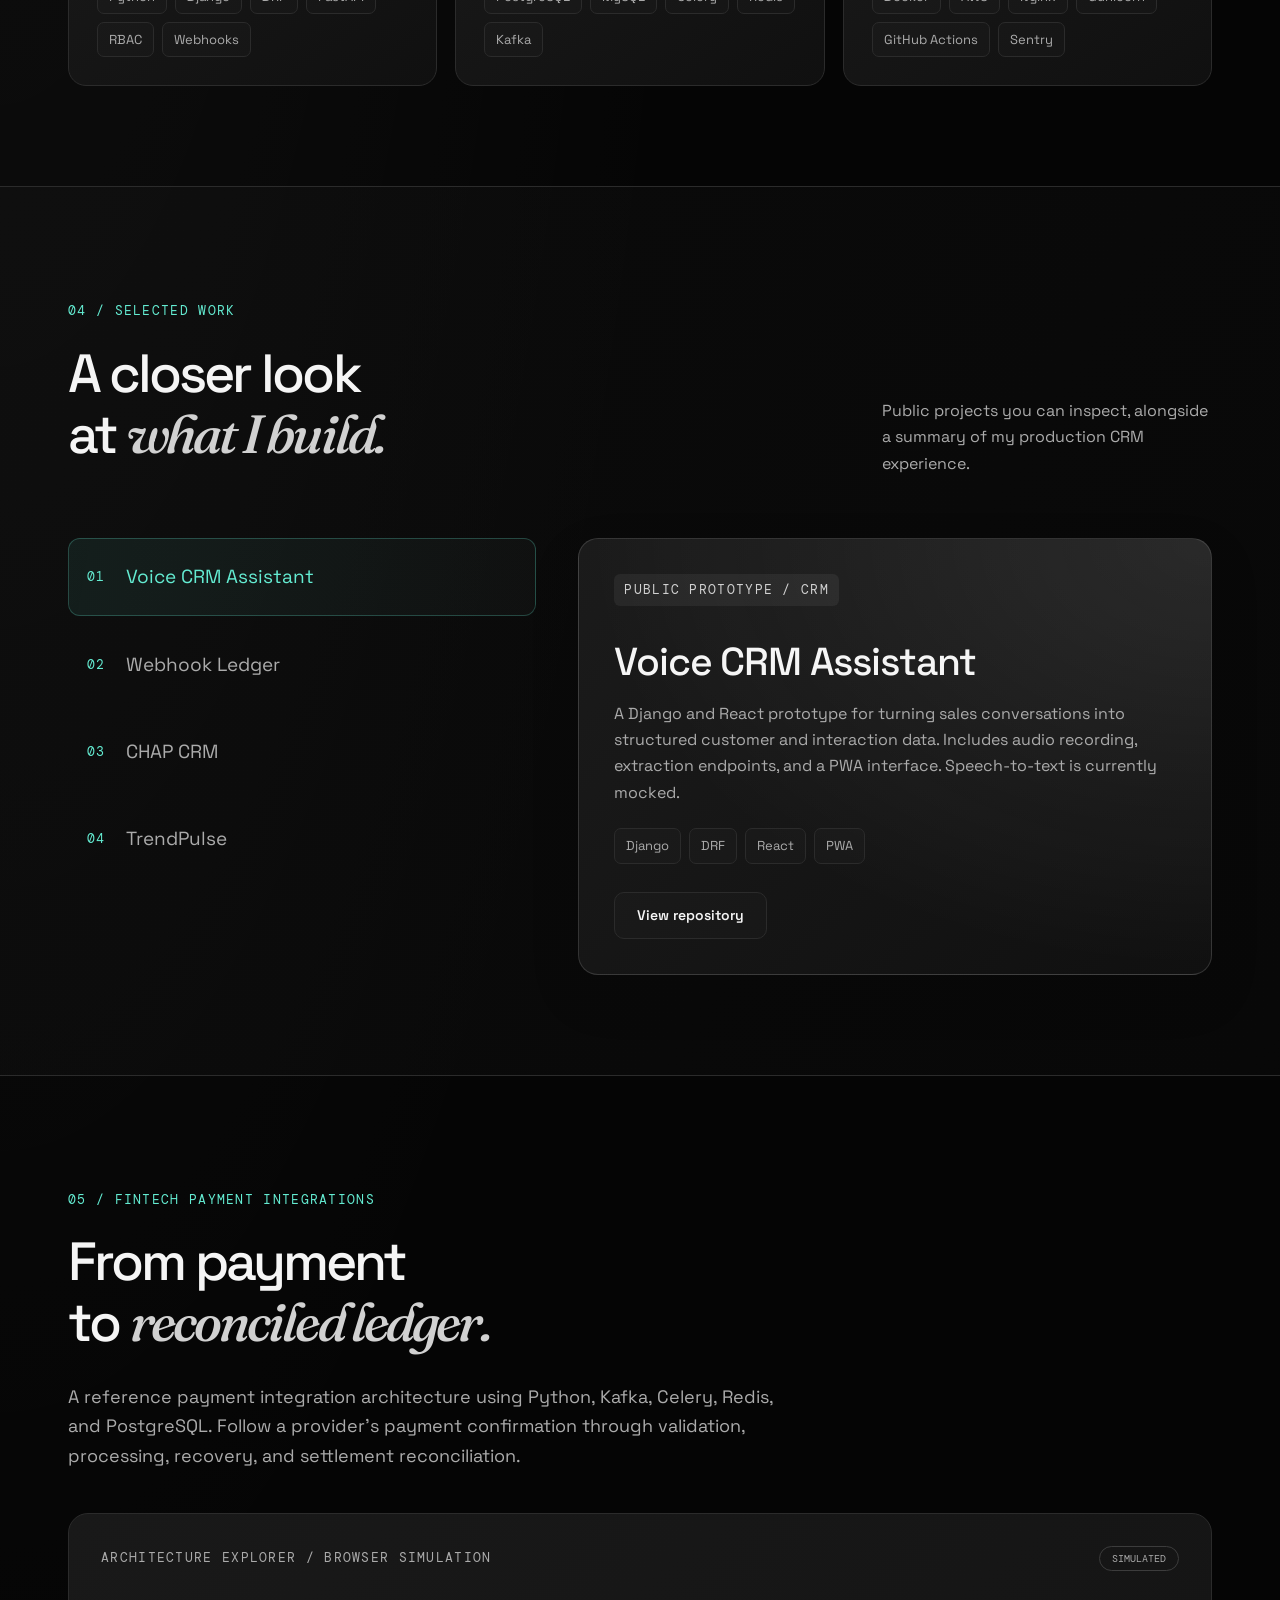
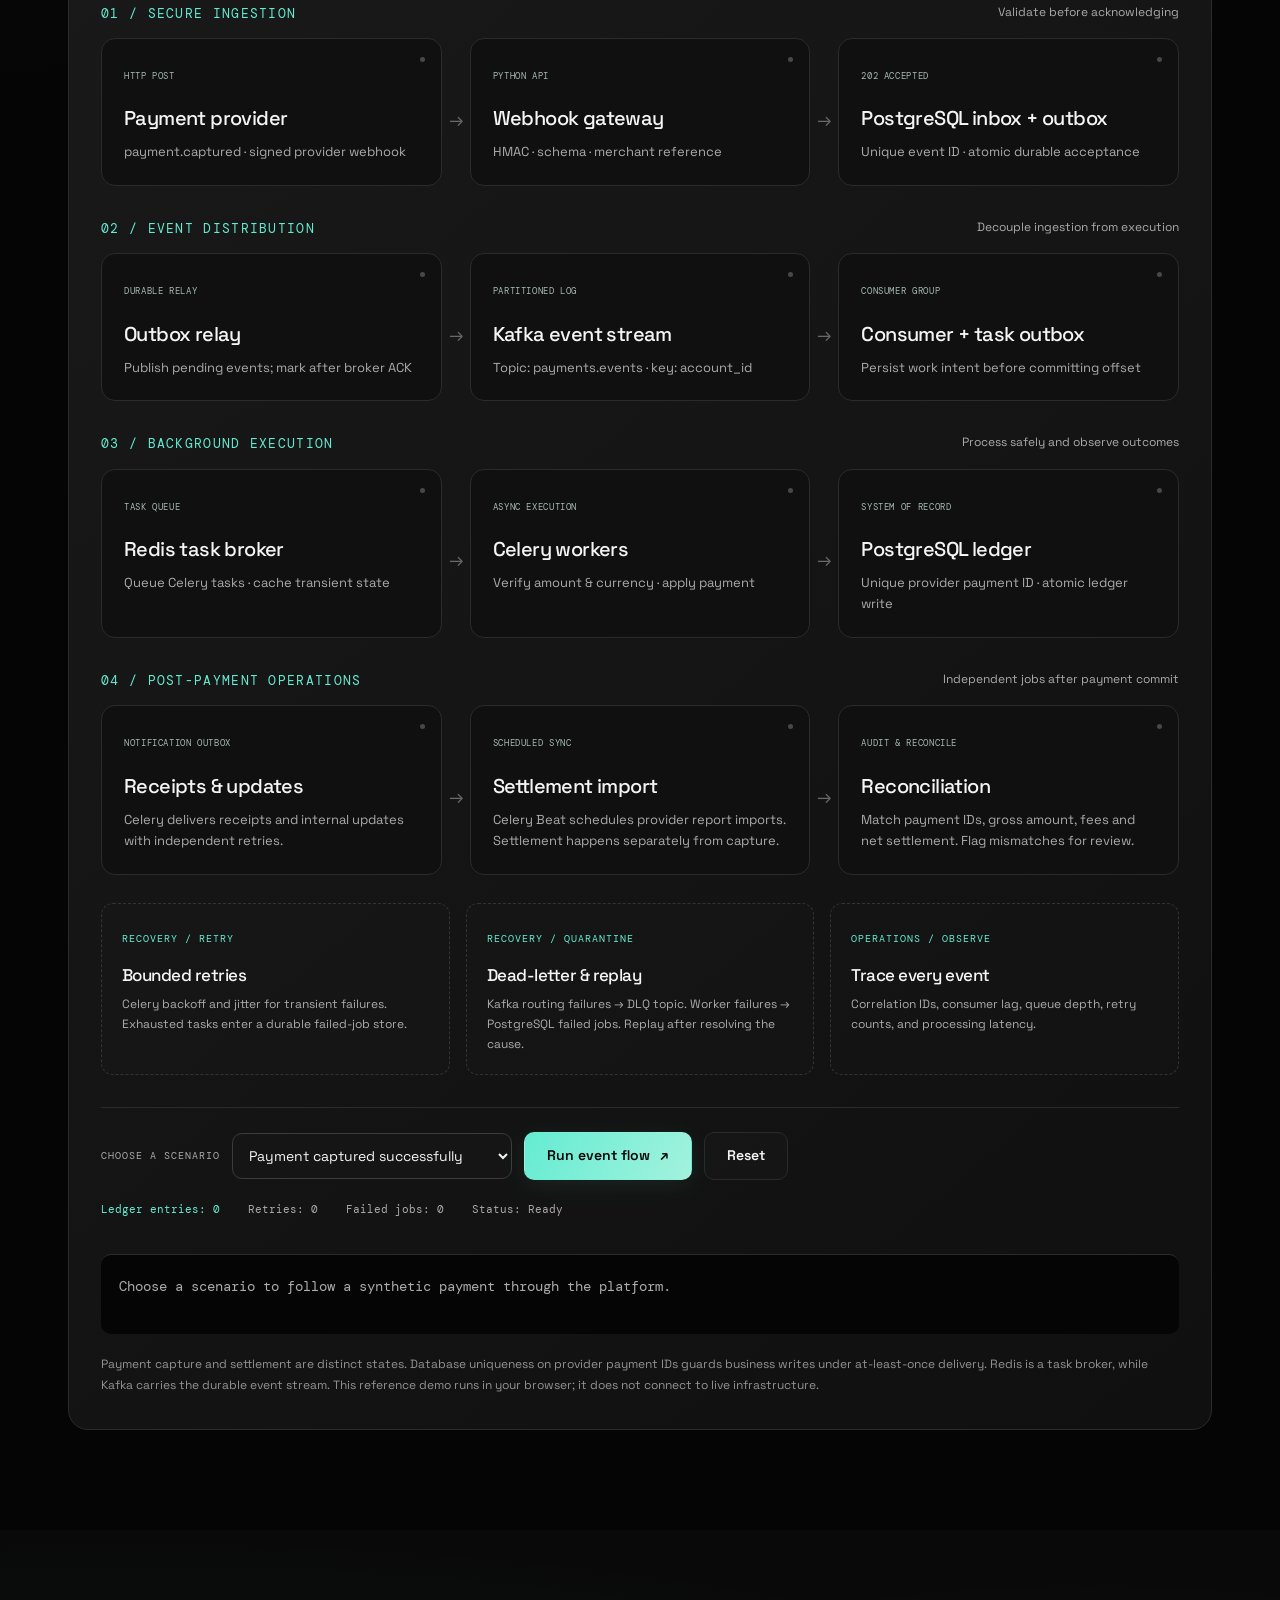
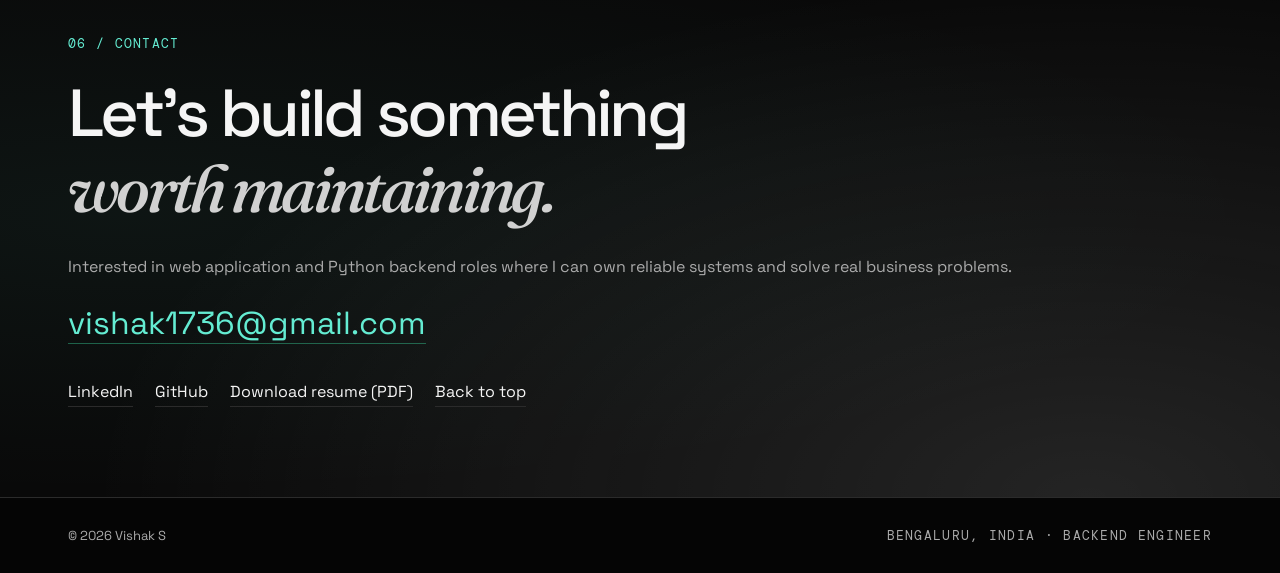
==== commit fdd02d31: "Refresh portfolio with black theme, resume and fintech payment architecture demo" ====
--- a/docs/index.html
+++ b/docs/index.html
@@ -2,31 +2,96 @@
 <html lang="en">
 <head>
 <meta charset="utf-8"><meta name="viewport" content="width=device-width,initial-scale=1">
-<title>Vishak S | Backend Engineer</title>
-<meta name="description" content="Vishak S — Backend Engineer in Bengaluru. Python, Django, FastAPI, PostgreSQL, payments and asynchronous systems. Explore experience and selected projects.">
-<meta name="theme-color" content="#0b100e">
+<title>Vishak S | Web Application Developer & Backend Engineer</title>
+<meta name="description" content="Vishak S — Web Application Developer and Backend Engineer in Bengaluru. End-to-end system ownership, Python, Django, APIs, PostgreSQL, integrations and production delivery.">
+<meta name="theme-color" content="#050505">
 <link rel="icon" href="data:image/svg+xml,%3Csvg xmlns='http://www.w3.org/2000/svg' viewBox='0 0 40 40'%3E%3Crect width='40' height='40' fill='%230b100e'/%3E%3Ctext x='5' y='27' fill='%233adfa2' font-size='23' font-family='monospace'%3EVS%3C/text%3E%3C/svg%3E">
 <link rel="preconnect" href="https://fonts.googleapis.com"><link rel="preconnect" href="https://fonts.gstatic.com" crossorigin>
 <link href="https://fonts.googleapis.com/css2?family=DM+Mono:wght@400;500&family=Fraunces:ital,wght@1,500&family=Space+Grotesk:wght@400;500;600;700&display=swap" rel="stylesheet">
 <style>
-:root{--bg:#0b100e;--panel:#111a16;--line:#29372f;--text:#f4f3ec;--muted:#abb8af;--green:#3adfa2;--gold:#edb95e}*{box-sizing:border-box}html{scroll-behavior:smooth;scroll-padding-top:100px}body{margin:0;background:var(--bg);color:var(--text);font-family:'Space Grotesk',Arial,sans-serif;font-size:16px;line-height:1.65}a{color:inherit;text-decoration:none}button{font:inherit;cursor:pointer}button,a{ -webkit-tap-highlight-color:transparent}button:focus-visible,a:focus-visible{outline:2px solid var(--green);outline-offset:6px}::selection{background:var(--green);color:var(--bg)}.wrap{max-width:1240px;margin:auto;padding:0 48px}.mono{font-family:'DM Mono',monospace;font-size:13px;letter-spacing:.1em;text-transform:uppercase}.muted{color:var(--muted)}.accent{color:var(--green)}.serif{font-family:'Fraunces',Georgia,serif;font-style:italic;font-weight:500}.skip{position:absolute;left:16px;top:-60px;z-index:30;background:var(--green);color:var(--bg);padding:10px}.skip:focus{top:10px}header{position:sticky;top:0;z-index:10;border-bottom:1px solid var(--line);background:#0b100eeb;backdrop-filter:blur(18px)}.nav{height:80px;display:flex;align-items:center;justify-content:space-between;gap:24px}.brand{display:flex;align-items:center;gap:14px}.mark{display:grid;place-items:center;width:39px;height:39px;border:1px solid var(--green);color:var(--green);font-family:monospace}.navlinks{display:flex;gap:30px}.navlinks a{font-size:13px;color:var(--muted)}.navlinks a:hover{color:var(--green)}.btn{display:inline-flex;align-items:center;justify-content:center;gap:10px;min-height:46px;padding:11px 22px;border:1px solid var(--green);background:var(--green);color:var(--bg);font-size:14px;font-weight:600}.btn.outline{background:transparent;color:var(--text);border-color:var(--line)}.btn:hover{filter:brightness(1.1)}.menu{display:none;background:transparent;border:1px solid var(--line);color:var(--text);padding:8px 14px;min-height:44px}.hero{position:relative;background:radial-gradient(ellipse at 90% 10%,#3adfa211,transparent 50%),linear-gradient(#f4f3ec06 1px,transparent 1px),linear-gradient(90deg,#f4f3ec06 1px,transparent 1px);background-size:auto,56px 56px,56px 56px;border-bottom:1px solid var(--line)}.hero-inner{padding-top:80px;padding-bottom:86px;display:grid;grid-template-columns:1.25fr .85fr;gap:70px;align-items:center}.eyebrow{display:flex;align-items:center;gap:10px;margin-bottom:30px}.eyebrow:before{content:'';width:20px;height:1px;background:var(--green)}h1{font-size:clamp(52px,6.6vw,87px);line-height:1.02;letter-spacing:-.06em;margin:18px 0 28px;font-weight:600}h1 span{color:var(--green)}.intro{max-width:500px;color:var(--muted);font-size:18px;line-height:1.8}.actions{display:flex;flex-wrap:wrap;gap:14px;margin-top:34px}.portrait{margin:0;border:1px solid #3adfa26e;padding:10px;background:var(--panel);box-shadow:14px 14px #3adfa211;position:relative}.portrait img{display:block;width:100%;height:440px;object-fit:cover;object-position:center 25%;filter:saturate(.85)}.portrait figcaption{display:flex;justify-content:space-between;gap:10px;padding:14px 7px 4px;font-size:12px}.hero-foot{margin-top:30px;color:var(--muted);font-size:13px}.signal{height:4px;background:repeating-linear-gradient(90deg,var(--green) 0 17px,transparent 17px 28px);opacity:.7}.facts{display:grid;grid-template-columns:repeat(4,1fr);border-bottom:1px solid var(--line)}.fact{padding:29px 24px;border-right:1px solid var(--line)}.fact:first-child{padding-left:0}.fact:last-child{border:0}.fact strong{display:block;font-size:29px;font-weight:500;letter-spacing:-.04em}.fact span{font-size:13px;color:var(--muted)}section.block{padding:100px 0}h2{font-size:clamp(36px,4.2vw,54px);letter-spacing:-.055em;line-height:1.12;font-weight:500;margin:22px 0 28px}h3{font-weight:500;letter-spacing:-.03em;line-height:1.3}.split{display:grid;grid-template-columns:.62fr 1.38fr;gap:80px}.bodycopy{max-width:710px;color:var(--muted);font-size:18px}.about-meta{display:flex;flex-wrap:wrap;gap:36px;border-top:1px solid var(--line);margin-top:35px;padding-top:25px}.about-meta p{margin:0}.band{border-block:1px solid var(--line);background:#111a165f}.jobs{border-left:1px solid var(--line);padding-left:30px}.job{position:relative;margin-bottom:44px}.job:last-child{margin-bottom:0}.job:before{content:'';position:absolute;width:9px;height:9px;border:1px solid var(--green);background:var(--bg);left:-35px;top:9px}.job-top{display:flex;flex-wrap:wrap;justify-content:space-between;gap:12px;padding-bottom:18px;border-bottom:1px solid var(--line)}.job h3{font-size:24px;margin:7px 0 0}.job p{color:var(--muted);margin:20px 0 0}.date{font-family:'DM Mono',monospace;font-size:13px;color:var(--muted)}.subrole{color:var(--muted);font-size:14px;margin-top:6px}.skills{display:grid;grid-template-columns:repeat(3,1fr);gap:18px;margin-top:40px}.skill{border:1px solid var(--line);background:var(--panel);padding:28px}.skill h3{font-size:23px;margin:38px 0 25px}.chips{display:flex;flex-wrap:wrap;gap:8px}.chip{border:1px solid var(--line);font-size:14px;padding:6px 11px;color:var(--muted)}.projects{display:grid;grid-template-columns:.85fr 1.15fr;gap:42px;margin-top:45px}.project-list{display:flex;flex-direction:column}.project-tab{background:transparent;border:0;border-bottom:1px solid var(--line);color:var(--muted);display:flex;align-items:center;gap:20px;text-align:left;padding:24px 4px;font-size:19px}.project-tab[aria-selected=true]{color:var(--green)}.project-tab .mono{color:var(--green)}.project-detail{border:1px solid #3adfa26e;background:var(--bg);padding:35px;min-height:395px;display:flex;flex-direction:column;align-items:flex-start}.project-detail h3{font-size:39px;line-height:1.05;margin:36px 0 18px}.project-detail p{color:var(--muted);margin:0 0 22px}.project-detail .chips{margin-bottom:28px}.project-detail .btn{margin-top:auto}.status{color:var(--gold);font-size:13px}.section-head{display:flex;gap:35px;justify-content:space-between;align-items:end}.section-head>p{max-width:330px}.sandbox{margin-top:42px;border:1px solid var(--line);background:var(--bg);padding:30px}.sandbox-head{display:flex;flex-wrap:wrap;align-items:center;justify-content:space-between;gap:20px}.pipeline{display:grid;grid-template-columns:repeat(4,1fr);gap:12px;margin:28px 0}.stage{border:1px solid var(--line);padding:18px;color:var(--muted);font-family:'DM Mono',monospace;font-size:14px}.stage.active{border-color:var(--green);color:var(--green)}.console{background:#080c0a;border-top:1px solid var(--line);padding:18px;font:14px/1.9 'DM Mono',monospace;min-height:80px;color:var(--muted)}.sandbox-actions{display:flex;gap:12px;flex-wrap:wrap;margin:20px 0}.sandbox button:disabled{opacity:.5;cursor:wait}.contact{padding:90px 0;background:linear-gradient(#ffffff05 1px,transparent 1px),linear-gradient(90deg,#ffffff05 1px,transparent 1px);background-size:40px 40px}.contact h2{max-width:730px;font-size:clamp(40px,5.2vw,70px)}.email{font-size:clamp(20px,3vw,32px);color:var(--green);border-bottom:1px solid #3adfa266;overflow-wrap:anywhere}.contact-links{display:flex;flex-wrap:wrap;gap:22px;margin-top:30px}.contact-links a{border-bottom:1px solid var(--line)}footer{border-top:1px solid var(--line);padding:27px 0;color:var(--muted);font-size:13px}.footer-row{display:flex;justify-content:space-between;gap:20px}.reveal{animation:arrive .6s both}@keyframes arrive{from{opacity:0;transform:translateY(15px)}to{opacity:1;transform:none}}@media(max-width:950px){.wrap{padding:0 30px}.hero-inner{gap:35px;grid-template-columns:1.15fr .85fr}.portrait img{height:370px}.split{gap:35px}.brand-name{display:none}.navlinks{gap:20px}.skills{gap:12px}.skill{padding:20px}.projects{gap:25px}}@media(max-width:700px){.wrap{padding:0 22px}.nav{height:70px}.nav>.btn{display:none}.menu{display:block}.navlinks{display:none;position:absolute;top:70px;left:0;right:0;flex-direction:column;background:var(--bg);border-bottom:1px solid var(--line);padding:22px}.navlinks.open{display:flex}.navlinks a{font-size:16px;padding:5px}.hero-inner{padding-top:55px;padding-bottom:60px;grid-template-columns:1fr;gap:48px}.hero h1{font-size:clamp(48px,12vw,75px)}.intro{font-size:17px}.portrait{max-width:410px;width:100%;justify-self:center}.portrait img{height:410px}.facts{grid-template-columns:1fr 1fr}.fact{padding:20px 10px}.fact:first-child{padding-left:10px}.fact:nth-child(2){border-right:0}.fact:nth-child(-n+2){border-bottom:1px solid var(--line)}section.block{padding:68px 0}.split,.skills,.projects{grid-template-columns:1fr;gap:25px}.split>div:first-child h2{max-width:470px}.section-head{display:block}.skill h3{margin-top:25px}.project-detail{padding:26px;min-height:380px}.project-detail h3{font-size:34px}.project-tab{padding:20px 4px}.pipeline{grid-template-columns:1fr 1fr}.sandbox{padding:20px}.sandbox .stage{font-size:13px}.footer-row{flex-direction:column;gap:5px}.contact{padding:65px 0}}@media(prefers-reduced-motion:reduce){html{scroll-behavior:auto}*{animation:none!important;transition:none!important}}
+:root{--bg:#050505;--panel:#141414;--line:#2b2b2b;--text:#f4f3ec;--muted:#ababab;--green:#3adfa2;--gold:#edb95e}*{box-sizing:border-box}html{scroll-behavior:smooth;scroll-padding-top:100px}body{margin:0;background:var(--bg);color:var(--text);font-family:'Space Grotesk',Arial,sans-serif;font-size:16px;line-height:1.65}a{color:inherit;text-decoration:none}button{font:inherit;cursor:pointer}button,a{ -webkit-tap-highlight-color:transparent}button:focus-visible,a:focus-visible{outline:2px solid var(--green);outline-offset:6px}::selection{background:var(--green);color:var(--bg)}.wrap{max-width:1240px;margin:auto;padding:0 48px}.mono{font-family:'DM Mono',monospace;font-size:13px;letter-spacing:.1em;text-transform:uppercase}.muted{color:var(--muted)}.accent{color:var(--green)}.serif{font-family:'Fraunces',Georgia,serif;font-style:italic;font-weight:500}.skip{position:absolute;left:16px;top:-60px;z-index:30;background:var(--green);color:var(--bg);padding:10px}.skip:focus{top:10px}header{position:sticky;top:0;z-index:10;border-bottom:1px solid var(--line);background:#050505eb;backdrop-filter:blur(18px)}.nav{height:80px;display:flex;align-items:center;justify-content:space-between;gap:24px}.brand{display:flex;align-items:center;gap:14px}.mark{display:grid;place-items:center;width:39px;height:39px;border:1px solid var(--green);color:var(--green);font-family:monospace}.navlinks{display:flex;gap:30px}.navlinks a{font-size:13px;color:var(--muted)}.navlinks a:hover{color:var(--green)}.btn{display:inline-flex;align-items:center;justify-content:center;gap:10px;min-height:46px;padding:11px 22px;border:1px solid var(--green);background:var(--green);color:var(--bg);font-size:14px;font-weight:600}.btn.outline{background:transparent;color:var(--text);border-color:var(--line)}.btn:hover{filter:brightness(1.1)}.menu{display:none;background:transparent;border:1px solid var(--line);color:var(--text);padding:8px 14px;min-height:44px}.hero{position:relative;background:radial-gradient(ellipse at 90% 10%,#3adfa211,transparent 50%),linear-gradient(#f4f3ec06 1px,transparent 1px),linear-gradient(90deg,#f4f3ec06 1px,transparent 1px);background-size:auto,56px 56px,56px 56px;border-bottom:1px solid var(--line)}.hero-inner{padding-top:80px;padding-bottom:86px;display:grid;grid-template-columns:1.25fr .85fr;gap:70px;align-items:center}.eyebrow{display:flex;align-items:center;gap:10px;margin-bottom:30px}.eyebrow:before{content:'';width:20px;height:1px;background:var(--green)}h1{font-size:clamp(52px,6.6vw,87px);line-height:1.02;letter-spacing:-.06em;margin:18px 0 28px;font-weight:600}h1 span{color:var(--green)}.intro{max-width:500px;color:var(--muted);font-size:18px;line-height:1.8}.actions{display:flex;flex-wrap:wrap;gap:14px;margin-top:34px}.portrait{margin:0;border:1px solid #3adfa26e;padding:10px;background:var(--panel);box-shadow:14px 14px #3adfa211;position:relative}.portrait img{display:block;width:100%;height:440px;object-fit:cover;object-position:center 25%;filter:saturate(.85)}.portrait figcaption{display:flex;justify-content:space-between;gap:10px;padding:14px 7px 4px;font-size:12px}.hero-foot{margin-top:30px;color:var(--muted);font-size:13px}.signal{height:4px;background:repeating-linear-gradient(90deg,var(--green) 0 17px,transparent 17px 28px);opacity:.7}.facts{display:grid;grid-template-columns:repeat(4,1fr);border-bottom:1px solid var(--line)}.fact{padding:29px 24px;border-right:1px solid var(--line)}.fact:first-child{padding-left:0}.fact:last-child{border:0}.fact strong{display:block;font-size:29px;font-weight:500;letter-spacing:-.04em}.fact span{font-size:13px;color:var(--muted)}section.block{padding:100px 0}h2{font-size:clamp(36px,4.2vw,54px);letter-spacing:-.055em;line-height:1.12;font-weight:500;margin:22px 0 28px}h3{font-weight:500;letter-spacing:-.03em;line-height:1.3}.split{display:grid;grid-template-columns:.62fr 1.38fr;gap:80px}.bodycopy{max-width:710px;color:var(--muted);font-size:18px}.about-meta{display:flex;flex-wrap:wrap;gap:36px;border-top:1px solid var(--line);margin-top:35px;padding-top:25px}.about-meta p{margin:0}.band{border-block:1px solid var(--line);background:#1414145f}.jobs{border-left:1px solid var(--line);padding-left:30px}.job{position:relative;margin-bottom:44px}.job:last-child{margin-bottom:0}.job:before{content:'';position:absolute;width:9px;height:9px;border:1px solid var(--green);background:var(--bg);left:-35px;top:9px}.job-top{display:flex;flex-wrap:wrap;justify-content:space-between;gap:12px;padding-bottom:18px;border-bottom:1px solid var(--line)}.job h3{font-size:24px;margin:7px 0 0}.job p{color:var(--muted);margin:20px 0 0}.date{font-family:'DM Mono',monospace;font-size:13px;color:var(--muted)}.subrole{color:var(--muted);font-size:14px;margin-top:6px}.skills{display:grid;grid-template-columns:repeat(3,1fr);gap:18px;margin-top:40px}.skill{border:1px solid var(--line);background:var(--panel);padding:28px}.skill h3{font-size:23px;margin:38px 0 25px}.chips{display:flex;flex-wrap:wrap;gap:8px}.chip{border:1px solid var(--line);font-size:14px;padding:6px 11px;color:var(--muted)}.projects{display:grid;grid-template-columns:.85fr 1.15fr;gap:42px;margin-top:45px}.project-list{display:flex;flex-direction:column}.project-tab{background:transparent;border:0;border-bottom:1px solid var(--line);color:var(--muted);display:flex;align-items:center;gap:20px;text-align:left;padding:24px 4px;font-size:19px}.project-tab[aria-selected=true]{color:var(--green)}.project-tab .mono{color:var(--green)}.project-detail{border:1px solid #3adfa26e;background:var(--bg);padding:35px;min-height:395px;display:flex;flex-direction:column;align-items:flex-start}.project-detail h3{font-size:39px;line-height:1.05;margin:36px 0 18px}.project-detail p{color:var(--muted);margin:0 0 22px}.project-detail .chips{margin-bottom:28px}.project-detail .btn{margin-top:auto}.status{color:var(--gold);font-size:13px}.section-head{display:flex;gap:35px;justify-content:space-between;align-items:end}.section-head>p{max-width:330px}.sandbox{margin-top:42px;border:1px solid var(--line);background:var(--bg);padding:30px}.sandbox-head{display:flex;flex-wrap:wrap;align-items:center;justify-content:space-between;gap:20px}.pipeline{display:grid;grid-template-columns:repeat(4,1fr);gap:12px;margin:28px 0}.stage{border:1px solid var(--line);padding:18px;color:var(--muted);font-family:'DM Mono',monospace;font-size:14px}.stage.active{border-color:var(--green);color:var(--green)}.console{background:#080808;border-top:1px solid var(--line);padding:18px;font:14px/1.9 'DM Mono',monospace;min-height:80px;color:var(--muted)}.sandbox-actions{display:flex;gap:12px;flex-wrap:wrap;margin:20px 0}.sandbox button:disabled{opacity:.5;cursor:wait}.contact{padding:90px 0;background:linear-gradient(#ffffff05 1px,transparent 1px),linear-gradient(90deg,#ffffff05 1px,transparent 1px);background-size:40px 40px}.contact h2{max-width:730px;font-size:clamp(40px,5.2vw,70px)}.email{font-size:clamp(20px,3vw,32px);color:var(--green);border-bottom:1px solid #3adfa266;overflow-wrap:anywhere}.contact-links{display:flex;flex-wrap:wrap;gap:22px;margin-top:30px}.contact-links a{border-bottom:1px solid var(--line)}footer{border-top:1px solid var(--line);padding:27px 0;color:var(--muted);font-size:13px}.footer-row{display:flex;justify-content:space-between;gap:20px}.reveal{animation:arrive .6s both}@keyframes arrive{from{opacity:0;transform:translateY(15px)}to{opacity:1;transform:none}}@media(max-width:950px){.wrap{padding:0 30px}.hero-inner{gap:35px;grid-template-columns:1.15fr .85fr}.portrait img{height:370px}.split{gap:35px}.brand-name{display:none}.navlinks{gap:20px}.skills{gap:12px}.skill{padding:20px}.projects{gap:25px}}@media(max-width:700px){.wrap{padding:0 22px}.nav{height:70px}.nav>.btn{display:none}.menu{display:block}.navlinks{display:none;position:absolute;top:70px;left:0;right:0;flex-direction:column;background:var(--bg);border-bottom:1px solid var(--line);padding:22px}.navlinks.open{display:flex}.navlinks a{font-size:16px;padding:5px}.hero-inner{padding-top:55px;padding-bottom:60px;grid-template-columns:1fr;gap:48px}.hero h1{font-size:clamp(48px,12vw,75px)}.intro{font-size:17px}.portrait{max-width:410px;width:100%;justify-self:center}.portrait img{height:410px}.facts{grid-template-columns:1fr 1fr}.fact{padding:20px 10px}.fact:first-child{padding-left:10px}.fact:nth-child(2){border-right:0}.fact:nth-child(-n+2){border-bottom:1px solid var(--line)}section.block{padding:68px 0}.split,.skills,.projects{grid-template-columns:1fr;gap:25px}.split>div:first-child h2{max-width:470px}.section-head{display:block}.skill h3{margin-top:25px}.project-detail{padding:26px;min-height:380px}.project-detail h3{font-size:34px}.project-tab{padding:20px 4px}.pipeline{grid-template-columns:1fr 1fr}.sandbox{padding:20px}.sandbox .stage{font-size:13px}.footer-row{flex-direction:column;gap:5px}.contact{padding:65px 0}}@media(prefers-reduced-motion:reduce){html{scroll-behavior:auto}*{animation:none!important;transition:none!important}}
+
+/* Portfolio visual refresh */
+:root{--bg:#050505;--panel:#141414;--line:#2b2b2b;--text:#f5f5f5;--muted:#ababab;--green:#64ecd2;--gold:#d1d1d1}
+body{background:radial-gradient(ellipse at 0 35%,#ffffff0a,transparent 40%),var(--bg)}
+header{background:#050505db}.mark{border-radius:12px;background:#64ecd210}.btn{border-radius:10px;background:linear-gradient(120deg,#64ecd2,#a3f2dd);border-color:transparent;box-shadow:0 5px 24px #64ecd216;transition:transform .25s,box-shadow .25s,background .25s}
+.btn:hover{transform:translateY(-3px);box-shadow:0 8px 30px #64ecd22e}.btn.outline{border-color:var(--line);box-shadow:none;background:#ffffff03}.btn.outline:hover{border-color:var(--green);background:#64ecd20a}
+.navlinks a{position:relative;transition:color .2s}.navlinks a:after{content:'';position:absolute;left:0;right:0;bottom:-8px;height:2px;background:var(--green);transform:scaleX(0);transform-origin:left;transition:transform .25s}.navlinks a:hover:after,.navlinks a[aria-current]:after{transform:scaleX(1)}.navlinks a[aria-current]{color:var(--green)}
+.hero{isolation:isolate;overflow:hidden;background:linear-gradient(#ffffff04 1px,transparent 1px),linear-gradient(90deg,#ffffff04 1px,transparent 1px);background-size:64px 64px}
+.hero:before,.hero:after{content:'';position:absolute;z-index:-1;pointer-events:none;width:640px;height:640px;border-radius:50%;filter:blur(75px);opacity:.32;animation:aurora 14s ease-in-out infinite alternate}
+.hero:before{background:radial-gradient(circle,#244038,transparent 68%);right:-110px;top:-160px}.hero:after{background:radial-gradient(circle,#303030,transparent 68%);left:-250px;bottom:-400px;animation-delay:-7s}
+.hero-inner{padding-top:86px;padding-bottom:94px}.eyebrow{font-size:11px;letter-spacing:.08em}.eyebrow:before{height:7px;width:7px;border-radius:50%;box-shadow:0 0 12px #64ecd28a}
+h1 span{background:linear-gradient(100deg,#64ecd2 10%,#b5f1df 60%,#f5f5f5);background-clip:text;-webkit-background-clip:text;color:transparent}
+.portrait{border-radius:24px;padding:12px;border-color:#76cddd55;background:linear-gradient(140deg,#222222,#111111);box-shadow:0 24px 80px #0005,14px 14px 0 #ffffff08;transform:rotate(2deg);transition:transform .5s,box-shadow .5s}
+.portrait:hover{transform:rotate(0);box-shadow:0 26px 90px #64ecd219}.portrait img{border-radius:15px;filter:saturate(.95)}.portrait figcaption{font-size:10px;letter-spacing:.07em;padding-block:16px 5px}.portrait.reveal{animation:portrait-arrive .9s both}
+.signal{height:2px;background:linear-gradient(90deg,#64ecd2,#8b8b8b,#64ecd2);opacity:.7}
+.facts{gap:14px;border:0;padding-block:24px}.fact,.fact:first-child{padding:24px;border:1px solid var(--line);border-radius:14px;background:linear-gradient(140deg,#19191999,#10101055)}.fact:last-child{border:1px solid var(--line)}.fact strong{font-size:26px}.fact:nth-child(2) strong{color:#64ecd2}.fact:nth-child(3) strong{color:#b9c9c3}.fact:nth-child(4) strong{color:#d1d1d1}
+.band{background:linear-gradient(120deg,#17171755,#10101044)}.skill{border-radius:18px;position:relative;overflow:hidden;background:linear-gradient(145deg,#1a1a1a,#101010);transition:transform .3s,border-color .3s,box-shadow .3s}.skill:hover{transform:translateY(-7px);border-color:#64ecd280;box-shadow:0 18px 38px #0003}.skill:before{content:'';position:absolute;top:0;left:24px;right:24px;height:2px;background:#64ecd2}.skill:nth-child(2):before{background:#b9c9c3}.skill:nth-child(3):before{background:#d1d1d1}.skill:nth-child(2) .accent{color:#b9c9c3}.skill:nth-child(3) .accent{color:#d1d1d1}
+.chip{border-radius:7px;background:#ffffff03;font-size:13px}.job:before{border-radius:50%;background:var(--green);box-shadow:0 0 0 5px #64ecd211}.job{transition:opacity .3s}
+.project-list{gap:10px}.project-tab{border:1px solid transparent;border-radius:12px;padding:22px 18px;transition:background .25s,border-color .25s,transform .25s}.project-tab:hover{background:#ffffff04;transform:translateX(4px)}.project-tab[aria-selected=true]{background:linear-gradient(100deg,#64ecd214,#b9c9c309);border-color:#64ecd240}
+.project-detail{border-radius:20px;border-color:#75757555;background:radial-gradient(ellipse at top right,#ffffff17,transparent 70%),linear-gradient(140deg,#1b1b1b,#101010);box-shadow:0 20px 50px #0002}.status{padding:5px 10px;border-radius:6px;background:#d1d1d112}.panel-change{animation:arrive .35s both}
+.sandbox{border-radius:20px;background:linear-gradient(140deg,#191919,#101010)}.stage{border-radius:10px;transition:background .3s,border-color .3s,box-shadow .3s}.stage.active{background:#64ecd20b;box-shadow:0 0 22px #64ecd20c}.console{border-radius:10px;background:#050505}
+.contact{background:radial-gradient(ellipse at 85% 100%,#ffffff1c,transparent 65%),radial-gradient(ellipse at 10% 50%,#64ecd20d,transparent 70%),#090909}.contact-links a{transition:color .2s}.contact-links a:hover{color:var(--green)}
+.scroll-progress{position:fixed;top:0;left:0;width:100%;height:3px;transform:scaleX(0);transform-origin:left;z-index:50;pointer-events:none;background:linear-gradient(90deg,#64ecd2,#b5f1df)}
+@keyframes aurora{to{transform:translate(70px,35px) scale(1.12)}}@keyframes portrait-arrive{from{opacity:0;transform:translateY(22px) rotate(0)}to{opacity:1;transform:rotate(2deg)}}
+@media(prefers-reduced-motion:no-preference){.scroll-reveal{opacity:0;transform:translateY(24px);transition:opacity .7s,transform .7s}.scroll-reveal.visible{opacity:1;transform:none}}
+@media(max-width:700px){.hero-inner{padding-top:52px;padding-bottom:62px}.hero h1{font-size:clamp(45px,11.7vw,75px)}.portrait{transform:rotate(1deg)}.portrait img{height:auto;aspect-ratio:1 / 1.1;object-fit:cover}.facts{gap:10px}.fact,.fact:first-child{padding:18px 14px}.fact strong{font-size:22px}.fact:nth-child(2){border-right:1px solid var(--line)}.eyebrow{font-size:10px}.project-tab{font-size:17px;padding:18px 14px}.hero:before,.hero:after{width:420px;height:420px}.skill:hover{transform:none}}
+@media(prefers-reduced-motion:reduce){.scroll-reveal{opacity:1;transform:none}.portrait.reveal{animation:none}.hero:before,.hero:after{animation:none}.btn:hover,.project-tab:hover{transform:none}}
+
+
+.architecture{border:1px solid #75757555;border-radius:20px;background:linear-gradient(145deg,#191919,#0c0c0c);box-shadow:0 30px 80px #0004;overflow:hidden;min-width:0}.architecture-top{display:flex;align-items:center;gap:16px;border-bottom:1px solid var(--line);padding:18px 20px;background:#ffffff02}.architecture-top .mono{font-size:10px;letter-spacing:.05em;color:var(--muted)}.window-dots{color:#888888;letter-spacing:3px;font-size:10px;white-space:nowrap}.architecture-body{padding:28px 22px 20px}.arch-node{position:relative;display:flex;flex-direction:column;gap:6px;background:#141414;border:1px solid #333333;border-radius:12px;padding:20px;transition:border-color .3s,transform .3s}.arch-node:hover{border-color:var(--green);transform:translateY(-3px)}.arch-node .mono{font-size:9px;letter-spacing:.08em;color:#b9c9c3}.arch-node strong{font-size:21px;font-weight:500;letter-spacing:-.03em}.arch-node>span:last-child{font-size:12px;color:var(--muted)}.arch-api{background:linear-gradient(110deg,#64ecd211,#b9c9c30a);border-color:#64ecd25a}.arch-api .mono{color:var(--green)}.flow-line{height:36px;width:1px;background:#3d4a45;margin:auto;position:relative;overflow:hidden}.flow-line:after{content:'';position:absolute;top:-15px;height:14px;width:1px;background:var(--green);box-shadow:0 0 8px var(--green);animation:flow 2.4s linear infinite}.arch-branches{display:grid;grid-template-columns:1fr 1fr;gap:12px;padding-top:36px;position:relative}.arch-branches:before{content:'';position:absolute;top:0;left:50%;height:18px;width:1px;background:#3d4a45}.arch-branches:after{content:'';position:absolute;top:18px;height:18px;left:25%;right:25%;border:1px solid #3d4a45;border-bottom:0;border-radius:6px 6px 0 0}.arch-branches .arch-node{padding:16px 12px}.arch-branches strong{font-size:18px}.arch-branches .arch-node:last-child .mono{color:var(--gold)}.architecture-footer{display:flex;align-items:center;gap:7px;padding-top:26px;color:var(--muted);font-size:11px}.architecture-footer .mono{margin-left:auto;font-size:8px}.system-dot{width:6px;height:6px;background:var(--green);border-radius:50%;box-shadow:0 0 0 4px #64ecd211}.hero h1{font-size:clamp(48px,5.9vw,79px)}.hero-inner{grid-template-columns:1.15fr 1fr;gap:58px}.hero-foot{font-size:11px}.architecture.reveal{animation:arrive .9s both}@keyframes flow{to{transform:translateY(65px)}}@media(max-width:950px){.hero-inner{gap:28px}.architecture-body{padding:22px 16px}.arch-node{padding:16px}.arch-branches strong{font-size:16px}.architecture-footer .mono{display:none}}@media(max-width:700px){.hero-inner{grid-template-columns:1fr;gap:40px}.hero h1{font-size:clamp(44px,11.5vw,70px)}.architecture{width:100%}.architecture-top{padding:16px}.arch-branches .arch-node>span:last-child{font-size:11px}}@media(prefers-reduced-motion:reduce){.flow-line:after{animation:none;top:12px}.arch-node:hover{transform:none}}
+
+
+.event-platform{padding:32px}.simulation-badge{border:1px solid #3c3c3c;border-radius:20px;padding:5px 12px;font:10px 'DM Mono',monospace;color:var(--muted)}.event-lane{margin-top:32px}.lane-heading{display:flex;justify-content:space-between;gap:16px;margin-bottom:14px}.lane-heading>span:last-child{font-size:12px;color:var(--muted)}.event-row{display:grid;grid-template-columns:repeat(3,minmax(0,1fr));gap:28px}.event-node{position:relative;border:1px solid var(--line);border-radius:14px;padding:22px;background:#101010;transition:border-color .3s,background .3s,box-shadow .3s;min-width:0}.event-node:not(:last-child):after{content:'→';position:absolute;right:-22px;top:45%;color:#686868;font-size:18px}.event-node h3{font-size:20px;margin:18px 0 10px}.event-node p{color:var(--muted);font-size:13px;margin:0}.node-tag{font-size:9px;letter-spacing:.07em;color:#a4bab1}.node-indicator{position:absolute;right:16px;top:18px;width:5px;height:5px;border-radius:50%;background:#484848}.event-node.active{border-color:var(--green);background:#64ecd209;box-shadow:0 0 28px #64ecd20a}.event-node.active .node-indicator{background:var(--green);box-shadow:0 0 10px #64ecd260}.event-node.error,.recovery-card.error{border-color:#ef9b87}.recovery-row{display:grid;grid-template-columns:repeat(3,minmax(0,1fr));gap:16px;margin-top:28px}.recovery-card{border:1px dashed #333;border-radius:12px;padding:20px;background:#ffffff02;transition:border-color .3s}.recovery-card h3{font-size:17px;margin:14px 0 9px}.recovery-card p{font-size:12px;color:var(--muted);margin:0}.recovery-card .mono{font-size:10px}.recovery-card.active{border-color:var(--green)}.demo-controls{display:flex;align-items:center;gap:12px;flex-wrap:wrap;margin-top:32px;border-top:1px solid var(--line);padding-top:24px}.demo-controls label{font-size:10px}.demo-controls select{max-width:100%;min-height:46px;padding:10px 32px 10px 12px;border:1px solid #3c3c3c;border-radius:10px;color:var(--text);background:#151515;font:14px 'Space Grotesk',sans-serif}.demo-controls select:focus-visible{outline:2px solid var(--green);outline-offset:4px}.event-metrics{display:flex;flex-wrap:wrap;gap:12px 28px;padding:22px 0;font:11px 'DM Mono',monospace;color:var(--muted)}.event-metrics span:first-child{color:var(--green)}.event-trace{max-height:240px;overflow:auto;margin:0 0 16px;padding:0;list-style:none;scrollbar-color:#444 #111}.event-trace li{border-bottom:1px solid #252525;padding:9px 0;font:12px/1.6 'DM Mono',monospace;color:var(--muted)}.event-trace li:before{content:'›';color:var(--green);margin-right:12px}.architecture-note{font-size:12px;color:#939393;line-height:1.8;margin:20px 0 0}.hero .actions+.btn{margin-top:14px}@media(max-width:850px){.event-row{gap:18px}.event-node{padding:16px}.event-node:not(:last-child):after{right:-16px}.event-node h3{font-size:17px}.lane-heading{flex-direction:column;gap:4px}.recovery-row{grid-template-columns:1fr}.event-platform{padding:22px}}@media(max-width:600px){.event-row{grid-template-columns:1fr;gap:24px}.event-node:not(:last-child):after{content:'↓';top:auto;bottom:-25px;left:50%;right:auto}.event-node h3{margin-top:12px}.demo-controls{align-items:stretch}.demo-controls label{width:100%}.demo-controls select{width:100%}.demo-controls .btn{flex:1}.event-platform{padding:18px}.event-metrics{font-size:10px;gap:12px 20px}}
 </style>
 </head>
 <body>
+<div class="scroll-progress" aria-hidden="true"></div>
 <a class="skip" href="#main">Skip to content</a>
 <header><div class="wrap nav"><a href="#top" class="brand" aria-label="Vishak S home"><span class="mark">VS</span><span class="mono brand-name">Vishak S</span></a><nav class="navlinks" id="navigation" aria-label="Main navigation"><a class="mono" href="#about">About</a><a class="mono" href="#experience">Experience</a><a class="mono" href="#work">Selected work</a><a class="mono" href="#contact">Contact</a></nav><a class="btn" href="mailto:vishak1736@gmail.com">Let’s talk</a><button class="menu" aria-expanded="false" aria-controls="navigation" id="menu">Menu</button></div></header>
-<main id="main"><div id="top" class="hero"><div class="wrap hero-inner"><div class="reveal"><div class="eyebrow mono muted">Backend Engineer · Bengaluru, India</div><h1>I build systems<br>people can<br><span class="serif">depend on.</span></h1><p class="intro">I’m Vishak S. I build Python APIs, payment integrations, and asynchronous workflows—and stay close to the systems after they reach production.</p><div class="actions"><a class="btn" href="#work">Explore my work</a><a class="btn outline" href="https://github.com/Vyshak1736" target="_blank" rel="noopener noreferrer">GitHub profile</a></div><p class="hero-foot mono">Python / Django / FastAPI / PostgreSQL</p></div><figure class="portrait reveal"><img src="assets/vishak.jpeg" width="600" height="750" alt="Stylized portrait of Vishak S at a coding workspace" fetchpriority="high"><figcaption class="mono"><span>Vishak S / Backend Engineer</span><span class="accent">01</span></figcaption></figure></div></div><div class="signal"></div>
+<main id="main"><div id="top" class="hero"><div class="wrap hero-inner"><div class="reveal"><div class="eyebrow mono muted">Web Application Developer · Bengaluru, India</div><h1>Web applications.<br>Strong backends.<br><span class="serif">Built to last.</span></h1><p class="intro">I’m Vishak S, a web application developer with a strong backend focus. I own systems from application workflows and Python APIs to databases, integrations, deployment, and production operations.</p><div class="actions"><a class="btn" href="#work">Explore my work</a><a class="btn outline" href="https://github.com/Vyshak1736" target="_blank" rel="noopener noreferrer">GitHub profile</a></div><a class="btn outline" href="assets/Vishak_S_Backend_Engineer_Resume.pdf" download="Vishak_S_Backend_Engineer_Resume.pdf">Download resume <span aria-hidden="true">↓</span></a><p class="hero-foot mono">Python / Django / FastAPI / PostgreSQL</p></div><div class="architecture reveal" role="img" aria-label="Application architecture: web application connects to Python APIs, PostgreSQL and asynchronous workers."><div class="architecture-top"><span class="window-dots" aria-hidden="true">● ● ●</span><span class="mono">application / architecture</span></div><div class="architecture-body"><div class="arch-node arch-client"><span class="mono">01 / Experience</span><strong>Web application</strong><span>Workflows · dashboards · operations</span></div><div class="flow-line" aria-hidden="true"></div><div class="arch-node arch-api"><span class="mono">02 / Core services</span><strong>Python backend</strong><span>Django · REST APIs · business logic</span></div><div class="arch-branches"><div class="arch-node"><span class="mono">03 / Persistence</span><strong>PostgreSQL</strong><span>Reliable data & queries</span></div><div class="arch-node"><span class="mono">04 / Processing</span><strong>Async workers</strong><span>Celery · Redis · integrations</span></div></div><div class="architecture-footer"><span class="system-dot" aria-hidden="true"></span>Designed, shipped & maintained<span class="mono">END TO END</span></div></div></div></div></div><div class="signal"></div>
 <div class="wrap"><div class="facts"><div class="fact"><strong>Since 2022</strong><span>Professional engineering experience</span></div><div class="fact"><strong>Python</strong><span>Backend architecture & APIs</span></div><div class="fact"><strong>Payments</strong><span>Fintech & partner integrations</span></div><div class="fact"><strong>End to end</strong><span>Design, delivery & production</span></div></div></div>
-<section id="about" class="block"><div class="wrap split"><div><p class="mono accent">01 / About me</p></div><div><h2>Good backend work makes<br>complexity <span class="serif" style="color:var(--gold)">manageable.</span></h2><p class="bodycopy">My experience spans SaaS products, fintech integrations, and an operational CRM. I care about clear service boundaries, reliable data flows, and designs that a team can understand and maintain.</p><p class="bodycopy">At EZY Helpers, I work on backend architecture, payment and communication integrations, database performance, and production delivery for CHAP.</p><div class="about-meta"><div><p class="mono muted">Based in</p><p>Bengaluru, India</p></div><div><p class="mono muted">Education</p><p>B.Sc. Computer Technology</p></div><div><p class="mono muted">Focus</p><p>Backend engineering</p></div></div></div></div></section>
-<section id="experience" class="block band"><div class="wrap split"><div><p class="mono accent">02 / Experience</p><h2>Built around<br><span class="serif" style="color:var(--gold)">real workflows.</span></h2><p class="muted">Product ownership, payment integrations, and the everyday work of keeping software reliable.</p></div><div class="jobs"><article class="job"><div class="job-top"><div><p class="mono accent" style="margin:0">EZY Helpers</p><h3>Senior Software Engineer</h3><div class="subrole">Previously Full Stack Engineer · Feb–Aug 2026</div></div><span class="date">Aug 2026–Present</span></div><p>Lead backend architecture and technical decisions for CHAP. Build operational APIs, asynchronous workflows, and payment integrations; support code reviews, safe releases, and production troubleshooting.</p><div class="chips" style="margin-top:18px"><span class="chip">Django</span><span class="chip">PostgreSQL</span><span class="chip">Celery</span><span class="chip">Redis</span><span class="chip">Razorpay</span></div></article><article class="job"><div class="job-top"><div><p class="mono accent" style="margin:0">Jodo Fintech</p><h3>Associate Software Engineer</h3><div class="subrole">Backend / Integrations</div></div><span class="date">Feb–Dec 2025</span></div><p>Worked on Python payment services and partner integrations, including webhook retries, Kafka event streams, and asynchronous processing.</p></article><article class="job"><div class="job-top"><div><p class="mono accent" style="margin:0">Infinit Solutions</p><h3>Junior Software Developer</h3></div><span class="date">Apr 2022–Feb 2025</span></div><p>Developed Django REST APIs and SaaS backend workflows. Worked on database schemas, ORM optimisation, bulk data processing, and AWS deployments.</p></article></div></div></section>
+<section id="about" class="block"><div class="wrap split"><div><p class="mono accent">01 / About me</p></div><div><h2>Good backend work makes<br>complexity <span class="serif" style="color:var(--gold)">manageable.</span></h2><p class="bodycopy">My experience spans SaaS products, fintech integrations, and an operational CRM. I care about clear service boundaries, reliable data flows, and designs that a team can understand and maintain.</p><p class="bodycopy">At EZY Helpers, I own the CHAP web application across its development lifecycle, with most of my work focused on the backend: business workflows, API architecture, database design, payments, communication integrations, deployment, and production maintenance.</p><div class="about-meta"><div><p class="mono muted">Based in</p><p>Bengaluru, India</p></div><div><p class="mono muted">Education</p><p>B.Sc. Computer Technology</p></div><div><p class="mono muted">Focus</p><p>Web applications & backend systems</p></div></div></div></div></section>
+<section id="experience" class="block band"><div class="wrap split"><div><p class="mono accent">02 / Experience</p><h2>Built around<br><span class="serif" style="color:var(--gold)">real workflows.</span></h2><p class="muted">Product ownership, payment integrations, and the everyday work of keeping software reliable.</p></div><div class="jobs"><article class="job"><div class="job-top"><div><p class="mono accent" style="margin:0">EZY Helpers</p><h3>Senior Software Engineer</h3><div class="subrole">Previously Full Stack Engineer · Feb–Aug 2026</div></div><span class="date">Aug 2026–Present</span></div><p>Own the CHAP web application end to end, with primary responsibility for backend architecture and development. Build customer, helper, job, and payment workflows; manage APIs, databases, asynchronous integrations, releases, and production troubleshooting.</p><div class="chips" style="margin-top:18px"><span class="chip">Django</span><span class="chip">PostgreSQL</span><span class="chip">Celery</span><span class="chip">Redis</span><span class="chip">Razorpay</span></div></article><article class="job"><div class="job-top"><div><p class="mono accent" style="margin:0">Jodo Fintech</p><h3>Associate Software Engineer</h3><div class="subrole">Backend / Integrations</div></div><span class="date">Feb–Dec 2025</span></div><p>Worked on Python payment services and partner integrations, including webhook retries, Kafka event streams, and asynchronous processing.</p></article><article class="job"><div class="job-top"><div><p class="mono accent" style="margin:0">Infinit Solutions</p><h3>Junior Software Developer</h3></div><span class="date">Apr 2022–Feb 2025</span></div><p>Developed Django REST APIs and SaaS backend workflows. Worked on database schemas, ORM optimisation, bulk data processing, and AWS deployments.</p></article></div></div></section>
 <section id="skills" class="block"><div class="wrap"><p class="mono accent">03 / Technical toolkit</p><h2>The tools behind<br><span class="serif" style="color:var(--gold)">the work.</span></h2><div class="skills"><article class="skill"><span class="mono accent">01 / Services</span><h3>APIs & backend</h3><div class="chips"><span class="chip">Python</span><span class="chip">Django</span><span class="chip">DRF</span><span class="chip">FastAPI</span><span class="chip">RBAC</span><span class="chip">Webhooks</span></div></article><article class="skill"><span class="mono accent">02 / Data flows</span><h3>Data & async systems</h3><div class="chips"><span class="chip">PostgreSQL</span><span class="chip">MySQL</span><span class="chip">Celery</span><span class="chip">Redis</span><span class="chip">Kafka</span></div></article><article class="skill"><span class="mono accent">03 / Delivery</span><h3>Infrastructure & operations</h3><div class="chips"><span class="chip">Docker</span><span class="chip">AWS</span><span class="chip">Nginx</span><span class="chip">Gunicorn</span><span class="chip">GitHub Actions</span><span class="chip">Sentry</span></div></article></div></div></section>
 <section id="work" class="block band"><div class="wrap"><div class="section-head"><div><p class="mono accent">04 / Selected work</p><h2>A closer look<br>at <span class="serif" style="color:var(--gold)">what I build.</span></h2></div><p class="muted">Public projects you can inspect, alongside a summary of my production CRM experience.</p></div><div class="projects"><div class="project-list" role="tablist" aria-label="Selected projects"><button class="project-tab" id="tab-voice" role="tab" aria-selected="true" aria-controls="project-panel" data-project="voice"><span class="mono">01</span>Voice CRM Assistant</button><button class="project-tab" id="tab-ledger" role="tab" aria-selected="false" aria-controls="project-panel" tabindex="-1" data-project="ledger"><span class="mono">02</span>Webhook Ledger</button><button class="project-tab" id="tab-chap" role="tab" aria-selected="false" aria-controls="project-panel" tabindex="-1" data-project="chap"><span class="mono">03</span>CHAP CRM</button><button class="project-tab" id="tab-trend" role="tab" aria-selected="false" aria-controls="project-panel" tabindex="-1" data-project="trend"><span class="mono">04</span>TrendPulse</button></div><article class="project-detail" role="tabpanel" id="project-panel" aria-labelledby="tab-voice" tabindex="0"><span class="mono status" id="project-status">Public prototype / CRM</span><h3 id="project-title">Voice CRM Assistant</h3><p id="project-description">A Django and React prototype for turning sales conversations into structured customer and interaction data. Includes audio recording, extraction endpoints, and a PWA interface. Speech-to-text is currently mocked.</p><div class="chips" id="project-stack"><span class="chip">Django</span><span class="chip">DRF</span><span class="chip">React</span><span class="chip">PWA</span></div><a class="btn outline" id="project-link" href="https://github.com/Vyshak1736/Voice-CRM-Assistant" target="_blank" rel="noopener noreferrer">View repository</a></article></div></div></section>
-<section id="systems" class="block"><div class="wrap"><p class="mono accent">05 / Systems in practice</p><h2>One event. <span class="serif" style="color:var(--gold)">One ledger entry.</span></h2><p class="muted">A small browser simulation of duplicate webhook handling. The runnable Django implementation is in Webhook Ledger.</p><div class="sandbox"><div class="sandbox-head"><span class="mono muted">Webhook processing / interactive demo</span><span class="mono accent" id="ledger-count">Ledger entries: 0</span></div><div class="pipeline"><div class="stage" id="stage-0">01 · Receive</div><div class="stage" id="stage-1">02 · Verify</div><div class="stage" id="stage-2">03 · Deduplicate</div><div class="stage" id="stage-3">04 · Persist</div></div><div class="sandbox-actions"><button class="btn" id="send-event">Send demo event</button><button class="btn outline" id="reset-demo">Reset</button></div><div class="console" role="status" aria-live="polite" id="event-log">Ready. Send a synthetic payment event to begin.</div></div></div></section>
-<section id="contact" class="contact"><div class="wrap"><p class="mono accent">06 / Contact</p><h2>Let’s build something<br><span class="serif" style="color:var(--gold)">worth maintaining.</span></h2><p class="muted">Interested in Python backend roles and useful applications of AI in backend products.</p><a class="email" href="mailto:vishak1736@gmail.com">vishak1736@gmail.com</a><div class="contact-links"><a href="https://www.linkedin.com/in/s-vishak/" target="_blank" rel="noopener noreferrer">LinkedIn</a><a href="https://github.com/Vyshak1736" target="_blank" rel="noopener noreferrer">GitHub</a><a href="#top">Back to top</a></div></div></section></main><footer><div class="wrap footer-row"><span>© 2026 Vishak S</span><span class="mono">Bengaluru, India · Backend Engineer</span></div></footer>
+<section id="systems" class="block"><div class="wrap"><p class="mono accent">05 / Fintech payment integrations</p><h2>From payment<br>to <span class="serif" style="color:var(--gold)">reconciled ledger.</span></h2><p class="bodycopy">A reference payment integration architecture using Python, Kafka, Celery, Redis, and PostgreSQL. Follow a provider’s payment confirmation through validation, processing, recovery, and settlement reconciliation.</p><div class="sandbox event-platform"><div class="sandbox-head"><span class="mono muted">Architecture explorer / browser simulation</span><span class="simulation-badge">SIMULATED</span></div><div class="event-lane"><div class="lane-heading"><span class="mono accent">01 / Secure ingestion</span><span>Validate before acknowledging</span></div><div class="event-row"><div class="event-node" id="node-receive"><span class="node-tag mono">HTTP POST</span><h3>Payment provider</h3><p>payment.captured · signed provider webhook</p><span class="node-indicator" aria-hidden="true"></span></div><div class="event-node" id="node-verify"><span class="node-tag mono">PYTHON API</span><h3>Webhook gateway</h3><p>HMAC · schema · merchant reference</p><span class="node-indicator" aria-hidden="true"></span></div><div class="event-node" id="node-inbox"><span class="node-tag mono">202 ACCEPTED</span><h3>PostgreSQL inbox + outbox</h3><p>Unique event ID · atomic durable acceptance</p><span class="node-indicator" aria-hidden="true"></span></div></div></div><div class="event-lane"><div class="lane-heading"><span class="mono accent">02 / Event distribution</span><span>Decouple ingestion from execution</span></div><div class="event-row"><div class="event-node" id="node-relay"><span class="node-tag mono">DURABLE RELAY</span><h3>Outbox relay</h3><p>Publish pending events; mark after broker ACK</p><span class="node-indicator" aria-hidden="true"></span></div><div class="event-node" id="node-kafka"><span class="node-tag mono">PARTITIONED LOG</span><h3>Kafka event stream</h3><p>Topic: payments.events · key: account_id</p><span class="node-indicator" aria-hidden="true"></span></div><div class="event-node" id="node-dispatch"><span class="node-tag mono">CONSUMER GROUP</span><h3>Consumer + task outbox</h3><p>Persist work intent before committing offset</p><span class="node-indicator" aria-hidden="true"></span></div></div></div><div class="event-lane"><div class="lane-heading"><span class="mono accent">03 / Background execution</span><span>Process safely and observe outcomes</span></div><div class="event-row"><div class="event-node" id="node-redis"><span class="node-tag mono">TASK QUEUE</span><h3>Redis task broker</h3><p>Queue Celery tasks · cache transient state</p><span class="node-indicator" aria-hidden="true"></span></div><div class="event-node" id="node-worker"><span class="node-tag mono">ASYNC EXECUTION</span><h3>Celery workers</h3><p>Verify amount & currency · apply payment</p><span class="node-indicator" aria-hidden="true"></span></div><div class="event-node" id="node-persist"><span class="node-tag mono">SYSTEM OF RECORD</span><h3>PostgreSQL ledger</h3><p>Unique provider payment ID · atomic ledger write</p><span class="node-indicator" aria-hidden="true"></span></div></div></div><div class="event-lane"><div class="lane-heading"><span class="mono accent">04 / Post-payment operations</span><span>Independent jobs after payment commit</span></div><div class="event-row"><div class="event-node" id="node-notify"><span class="node-tag mono">NOTIFICATION OUTBOX</span><h3>Receipts & updates</h3><p>Celery delivers receipts and internal updates with independent retries.</p><span class="node-indicator" aria-hidden="true"></span></div><div class="event-node" id="node-settlement"><span class="node-tag mono">SCHEDULED SYNC</span><h3>Settlement import</h3><p>Celery Beat schedules provider report imports. Settlement happens separately from capture.</p><span class="node-indicator" aria-hidden="true"></span></div><div class="event-node" id="node-reconcile"><span class="node-tag mono">AUDIT & RECONCILE</span><h3>Reconciliation</h3><p>Match payment IDs, gross amount, fees and net settlement. Flag mismatches for review.</p><span class="node-indicator" aria-hidden="true"></span></div></div></div><div class="recovery-row"><div class="recovery-card" id="node-retry"><span class="mono accent">Recovery / Retry</span><h3>Bounded retries</h3><p>Celery backoff and jitter for transient failures. Exhausted tasks enter a durable failed-job store.</p></div><div class="recovery-card" id="node-dlq"><span class="mono accent">Recovery / Quarantine</span><h3>Dead-letter & replay</h3><p>Kafka routing failures → DLQ topic. Worker failures → PostgreSQL failed jobs. Replay after resolving the cause.</p></div><div class="recovery-card"><span class="mono accent">Operations / Observe</span><h3>Trace every event</h3><p>Correlation IDs, consumer lag, queue depth, retry counts, and processing latency.</p></div></div><div class="demo-controls"><label for="event-scenario" class="mono muted">Choose a scenario</label><select id="event-scenario"><option value="success">Payment captured successfully</option><option value="duplicate">Duplicate payment webhook</option><option value="retry">Provider timeout → retry</option><option value="failed">Retries exhausted → failed jobs</option><option value="invalid">Invalid signature → reject</option></select><button class="btn" id="send-event">Run event flow <span aria-hidden="true">↗</span></button><button class="btn outline" id="reset-demo">Reset</button></div><div class="event-metrics"><span id="ledger-count">Ledger entries: 0</span><span id="retry-count">Retries: 0</span><span id="failed-count">Failed jobs: 0</span><span id="flow-status">Status: Ready</span></div><ol class="event-trace" id="event-trace" aria-label="Event processing trace"></ol><div class="console" role="status" aria-live="polite" id="event-log">Choose a scenario to follow a synthetic payment through the platform.</div><p class="architecture-note">Payment capture and settlement are distinct states. Database uniqueness on provider payment IDs guards business writes under at-least-once delivery. Redis is a task broker, while Kafka carries the durable event stream. This reference demo runs in your browser; it does not connect to live infrastructure.</p></div></div></section>
+<section id="contact" class="contact"><div class="wrap"><p class="mono accent">06 / Contact</p><h2>Let’s build something<br><span class="serif" style="color:var(--gold)">worth maintaining.</span></h2><p class="muted">Interested in web application and Python backend roles where I can own reliable systems and solve real business problems.</p><a class="email" href="mailto:vishak1736@gmail.com">vishak1736@gmail.com</a><div class="contact-links"><a href="https://www.linkedin.com/in/s-vishak/" target="_blank" rel="noopener noreferrer">LinkedIn</a><a href="https://github.com/Vyshak1736" target="_blank" rel="noopener noreferrer">GitHub</a><a href="assets/Vishak_S_Backend_Engineer_Resume.pdf" download>Download resume (PDF)</a><a href="#top">Back to top</a></div></div></section></main><footer><div class="wrap footer-row"><span>© 2026 Vishak S</span><span class="mono">Bengaluru, India · Backend Engineer</span></div></footer>
 <script>
 const menu=document.getElementById('menu'),nav=document.getElementById('navigation');menu.addEventListener('click',()=>{const open=menu.getAttribute('aria-expanded')!=='true';menu.setAttribute('aria-expanded',String(open));nav.classList.toggle('open',open);menu.textContent=open?'Close':'Menu'});nav.querySelectorAll('a').forEach(a=>a.addEventListener('click',()=>{menu.setAttribute('aria-expanded','false');nav.classList.remove('open');menu.textContent='Menu'}));
 const projects={voice:{title:'Voice CRM Assistant',status:'Public prototype / CRM',description:'A Django and React prototype for turning sales conversations into structured customer and interaction data. Includes audio recording, extraction endpoints, and a PWA interface. Speech-to-text is currently mocked.',stack:['Django','DRF','React','PWA'],url:'https://github.com/Vyshak1736/Voice-CRM-Assistant',label:'View repository'},ledger:{title:'Webhook Ledger',status:'Public portfolio project / payments',description:'A Django backend with signed webhook ingestion, durable event storage, idempotent payment writes, exponential retries, and dead-letter handling. Includes 23 tests and CI checked on SQLite and PostgreSQL. Uses synthetic payment events.',stack:['Django','PostgreSQL','HMAC','Docker','GitHub Actions'],url:'https://github.com/Vyshak1736/portfolio/tree/main/projects/webhook-ledger',label:'Explore the project'},chap:{title:'CHAP CRM',status:'Professional experience / employer-owned',description:'An internal operational CRM covering customers, helpers, job assignments, payments, notifications, and reporting. My work includes backend architecture, role-based APIs, asynchronous integrations, query optimisation, and production releases. Employer source code is private.',stack:['Django','PostgreSQL','Celery','Redis','Razorpay'],url:'#experience',label:'View my experience'},trend:{title:'TrendPulse',status:'Selected project / from my resume',description:'A stock analytics backend with an event-driven data pipeline, external API integrations, asynchronous processing, and PostgreSQL persistence. Included as project experience; no public repository or live demo is linked here.',stack:['FastAPI','PostgreSQL','Celery','Redis'],url:'#contact',label:'Discuss the project'}};
 const tabs=[...document.querySelectorAll('[data-project]')];function selectProject(tab){tabs.forEach(t=>{const selected=t===tab;t.setAttribute('aria-selected',String(selected));t.tabIndex=selected?0:-1});const p=projects[tab.dataset.project];document.getElementById('project-panel').setAttribute('aria-labelledby',tab.id);document.getElementById('project-title').textContent=p.title;document.getElementById('project-status').textContent=p.status;document.getElementById('project-description').textContent=p.description;const stack=document.getElementById('project-stack');stack.replaceChildren(...p.stack.map(text=>{const s=document.createElement('span');s.className='chip';s.textContent=text;return s}));const a=document.getElementById('project-link');a.href=p.url;a.textContent=p.label;if(p.url.startsWith('#'))a.removeAttribute('target');else a.target='_blank'}tabs.forEach((t,i)=>{t.addEventListener('click',()=>selectProject(t));t.addEventListener('keydown',e=>{let next;if(e.key==='ArrowDown'||e.key==='ArrowRight')next=(i+1)%tabs.length;else if(e.key==='ArrowUp'||e.key==='ArrowLeft')next=(i+tabs.length-1)%tabs.length;else if(e.key==='Home')next=0;else if(e.key==='End')next=tabs.length-1;else return;e.preventDefault();selectProject(tabs[next]);tabs[next].focus()})});
-let recorded=false,busy=false;const send=document.getElementById('send-event'),reset=document.getElementById('reset-demo'),log=document.getElementById('event-log');const pause=ms=>new Promise(r=>setTimeout(r,ms));send.addEventListener('click',async()=>{if(busy)return;busy=true;send.disabled=true;reset.disabled=true;log.textContent='evt_demo_1 received. Checking signature…';document.querySelectorAll('.stage').forEach(s=>s.classList.remove('active'));for(let i=0;i<4;i++){await pause(320);document.getElementById('stage-'+i).classList.add('active');if(i===2&&recorded){log.textContent='Duplicate evt_demo_1 detected. Acknowledged; ledger unchanged.';break}if(i===3){recorded=true;document.getElementById('ledger-count').textContent='Ledger entries: 1';log.textContent='Signature verified. Event persisted and processed. One payment recorded.'}}send.textContent='Send the same event again';busy=false;send.disabled=false;reset.disabled=false});reset.addEventListener('click',()=>{recorded=false;send.textContent='Send demo event';document.getElementById('ledger-count').textContent='Ledger entries: 0';document.querySelectorAll('.stage').forEach(s=>s.classList.remove('active'));log.textContent='Ready. Send a synthetic payment event to begin.'});
+let busy=false,ledgerTotal=0,retryTotal=0,failedTotal=0;
+const send=document.getElementById('send-event'),reset=document.getElementById('reset-demo'),log=document.getElementById('event-log'),scenario=document.getElementById('event-scenario'),trace=document.getElementById('event-trace');
+const pause=ms=>new Promise(r=>setTimeout(r,ms));
+function metrics(status){document.getElementById('ledger-count').textContent='Ledger entries: '+ledgerTotal;document.getElementById('retry-count').textContent='Retries: '+retryTotal;document.getElementById('failed-count').textContent='Failed jobs: '+failedTotal;document.getElementById('flow-status').textContent='Status: '+status}
+function clearFlow(){document.querySelectorAll('.event-node,.recovery-card').forEach(n=>n.classList.remove('active','error'));trace.replaceChildren()}
+async function step(id,message,error=false){await pause(motionQuery.matches?0:420);const node=document.getElementById('node-'+id);node.classList.add(error?'error':'active');const line=document.createElement('li');line.textContent=message;trace.append(line);trace.scrollTop=trace.scrollHeight;log.textContent=message}
+send.addEventListener('click',async()=>{if(busy)return;busy=true;send.disabled=reset.disabled=scenario.disabled=true;clearFlow();metrics('Processing');const mode=scenario.value;
+try{await step('receive','Payment provider sends payment.captured with event_id, payment_id, amount and currency.');await step('verify',mode==='invalid'?'Invalid HMAC signature: reject with HTTP 401.':'Gateway validates HMAC, schema and merchant reference; accepts the signed payment event.',mode==='invalid');if(mode==='invalid'){metrics('Rejected');return}
+if(mode==='duplicate'){await step('inbox','Existing event ID found by the unique inbox constraint. Return 202; no new work.');metrics('Duplicate acknowledged');return}
+await step('inbox','Transaction commits inbox + outbox records. Return HTTP 202 after durable acceptance.');await step('relay','Relay publishes the outbox event; marks it sent after Kafka acknowledgement.');await step('kafka','Kafka retains payments.events keyed by account_id; consumers read by partition.');await step('dispatch','Consumer stores a unique task intent in PostgreSQL, then commits its Kafka offset.');await step('redis','Task relay enqueues work in Redis; duplicate enqueue remains safe with an idempotent worker.');await step('worker','Celery checks the provider payment status, amount, currency and order reference before applying payment.');
+if(mode==='retry'||mode==='failed'){const attempts=mode==='retry'?1:3;for(let i=0;i<attempts;i++){retryTotal++;metrics('Retrying');await step('retry','Transient dependency failure. Schedule retry '+(i+1)+' with exponential backoff and jitter.')}if(mode==='failed'){failedTotal++;await step('dlq','Retries exhausted. Persist a failed job for inspection and controlled replay.',true);metrics('Quarantined');return}await step('worker','Dependency recovered. Retry resumes safe processing.');}
+ledgerTotal++;await step('persist','Atomically record the provider payment ID, ledger entry, order payment status and notification outbox.');await step('notify','Notification outbox schedules a receipt; notification failure cannot roll back the payment.');await step('settlement','Later, a scheduled job imports the settlement report and matches provider transaction IDs.');await step('reconcile','Matched payment and settlement amounts reconcile; fee or amount differences enter review.');metrics('Reconciled');
+}finally{busy=false;send.disabled=reset.disabled=scenario.disabled=false}});
+reset.addEventListener('click',()=>{if(busy)return;ledgerTotal=retryTotal=failedTotal=0;clearFlow();metrics('Ready');log.textContent='Choose a scenario to follow a synthetic payment through the platform.'});
+
+const motionQuery=matchMedia('(prefers-reduced-motion: reduce)');
+const revealTargets=document.querySelectorAll('.block .split>div,.section-head,.skills .skill,.projects,.sandbox,.contact .wrap');
+if('IntersectionObserver' in window&&!motionQuery.matches){
+ const reveals=new IntersectionObserver(entries=>entries.forEach(entry=>{if(entry.isIntersecting){entry.target.classList.add('visible');reveals.unobserve(entry.target)}}),{threshold:0.08});
+ revealTargets.forEach(el=>{el.classList.add('scroll-reveal');reveals.observe(el)});
+ motionQuery.addEventListener('change',()=>{if(motionQuery.matches){reveals.disconnect();revealTargets.forEach(el=>el.classList.add('visible'))}});
+}
+const progress=document.querySelector('.scroll-progress');
+let scrollQueued=false;
+function updateProgress(){const total=document.documentElement.scrollHeight-innerHeight;progress.style.transform='scaleX('+(total>0?scrollY/total:0)+')';scrollQueued=false}
+addEventListener('scroll',()=>{if(!scrollQueued){scrollQueued=true;requestAnimationFrame(updateProgress)}},{passive:true});addEventListener('resize',updateProgress);updateProgress();
+if('IntersectionObserver' in window){
+ const sectionObserver=new IntersectionObserver(entries=>{entries.forEach(entry=>{if(entry.isIntersecting){nav.querySelectorAll('a').forEach(a=>{if(a.hash==='#'+entry.target.id)a.setAttribute('aria-current','location');else a.removeAttribute('aria-current')})}})},{rootMargin:'-20% 0px -55% 0px',threshold:0});
+ document.querySelectorAll('#about,#experience,#work,#contact').forEach(el=>sectionObserver.observe(el));
+}
+tabs.forEach(tab=>tab.addEventListener('click',()=>{const panel=document.getElementById('project-panel');panel.classList.remove('panel-change');requestAnimationFrame(()=>panel.classList.add('panel-change'))}));
+
 </script>
-</body></html>
+</body></html>
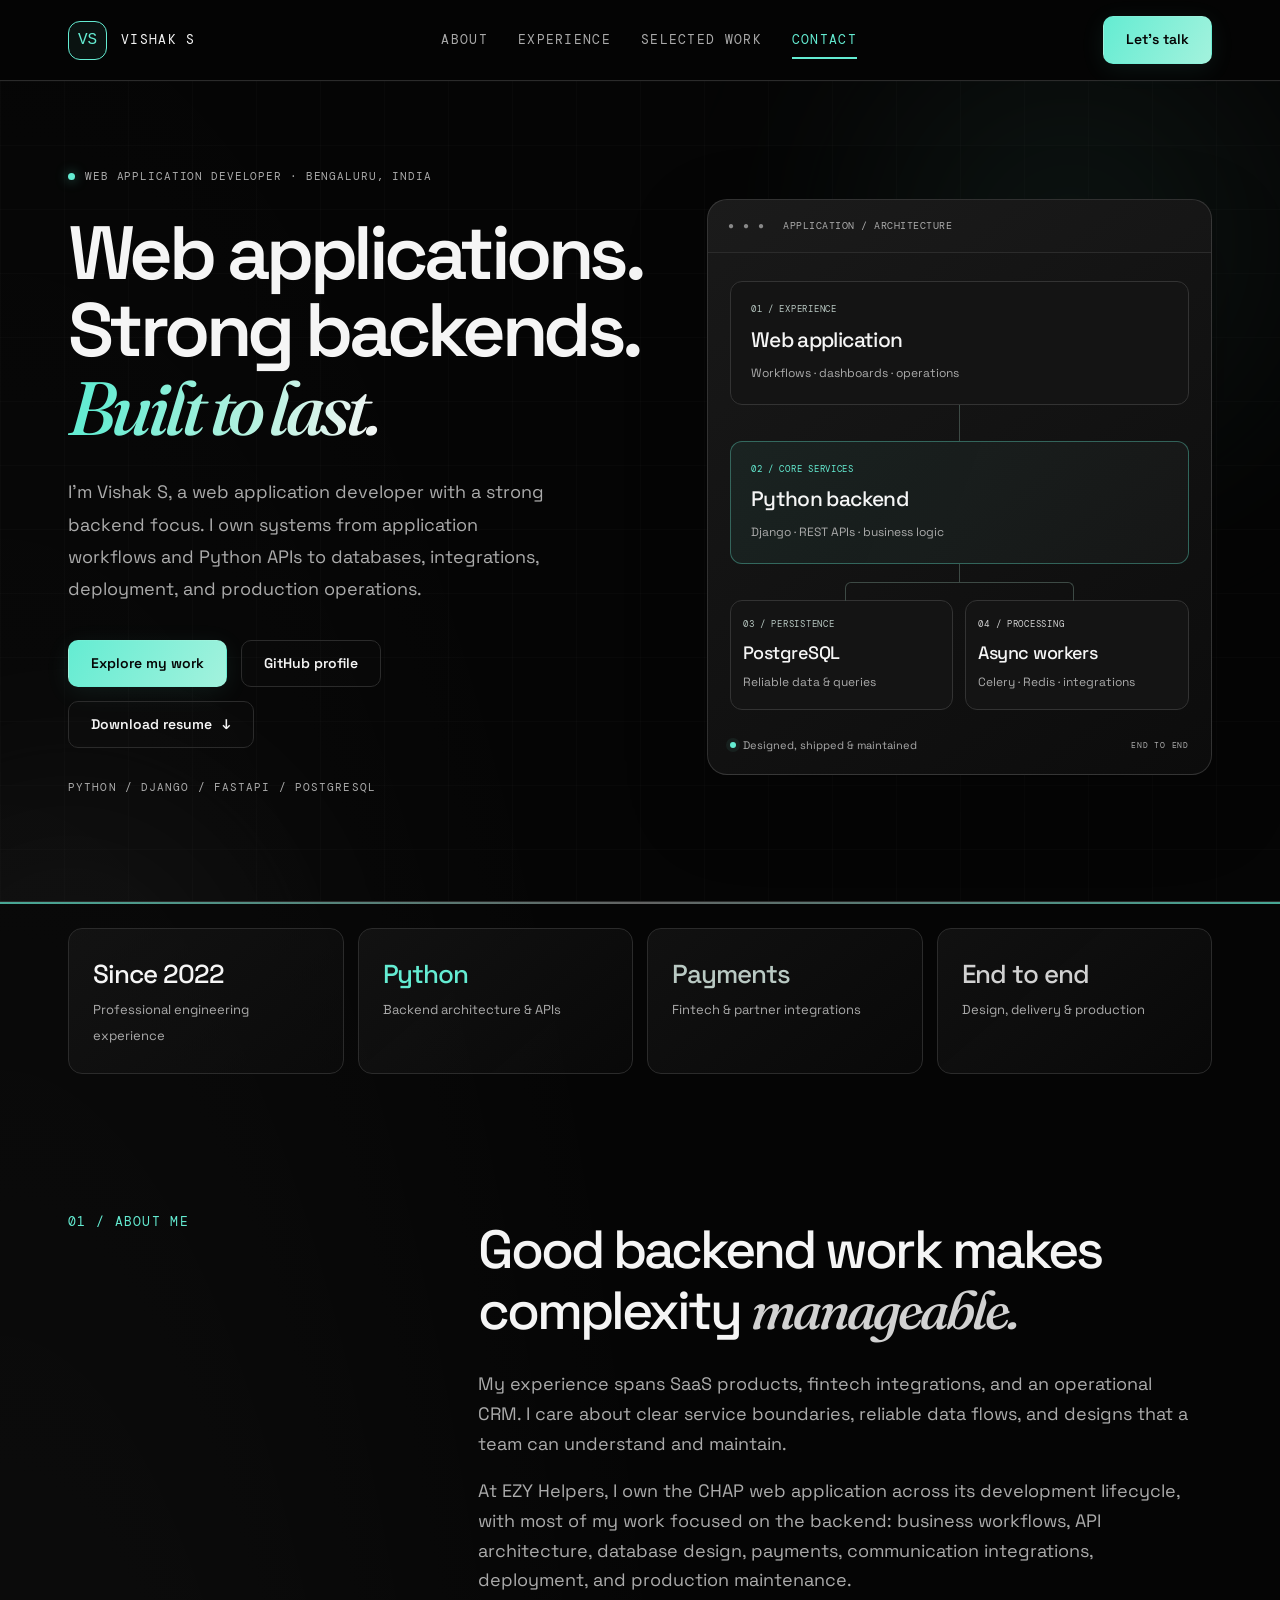
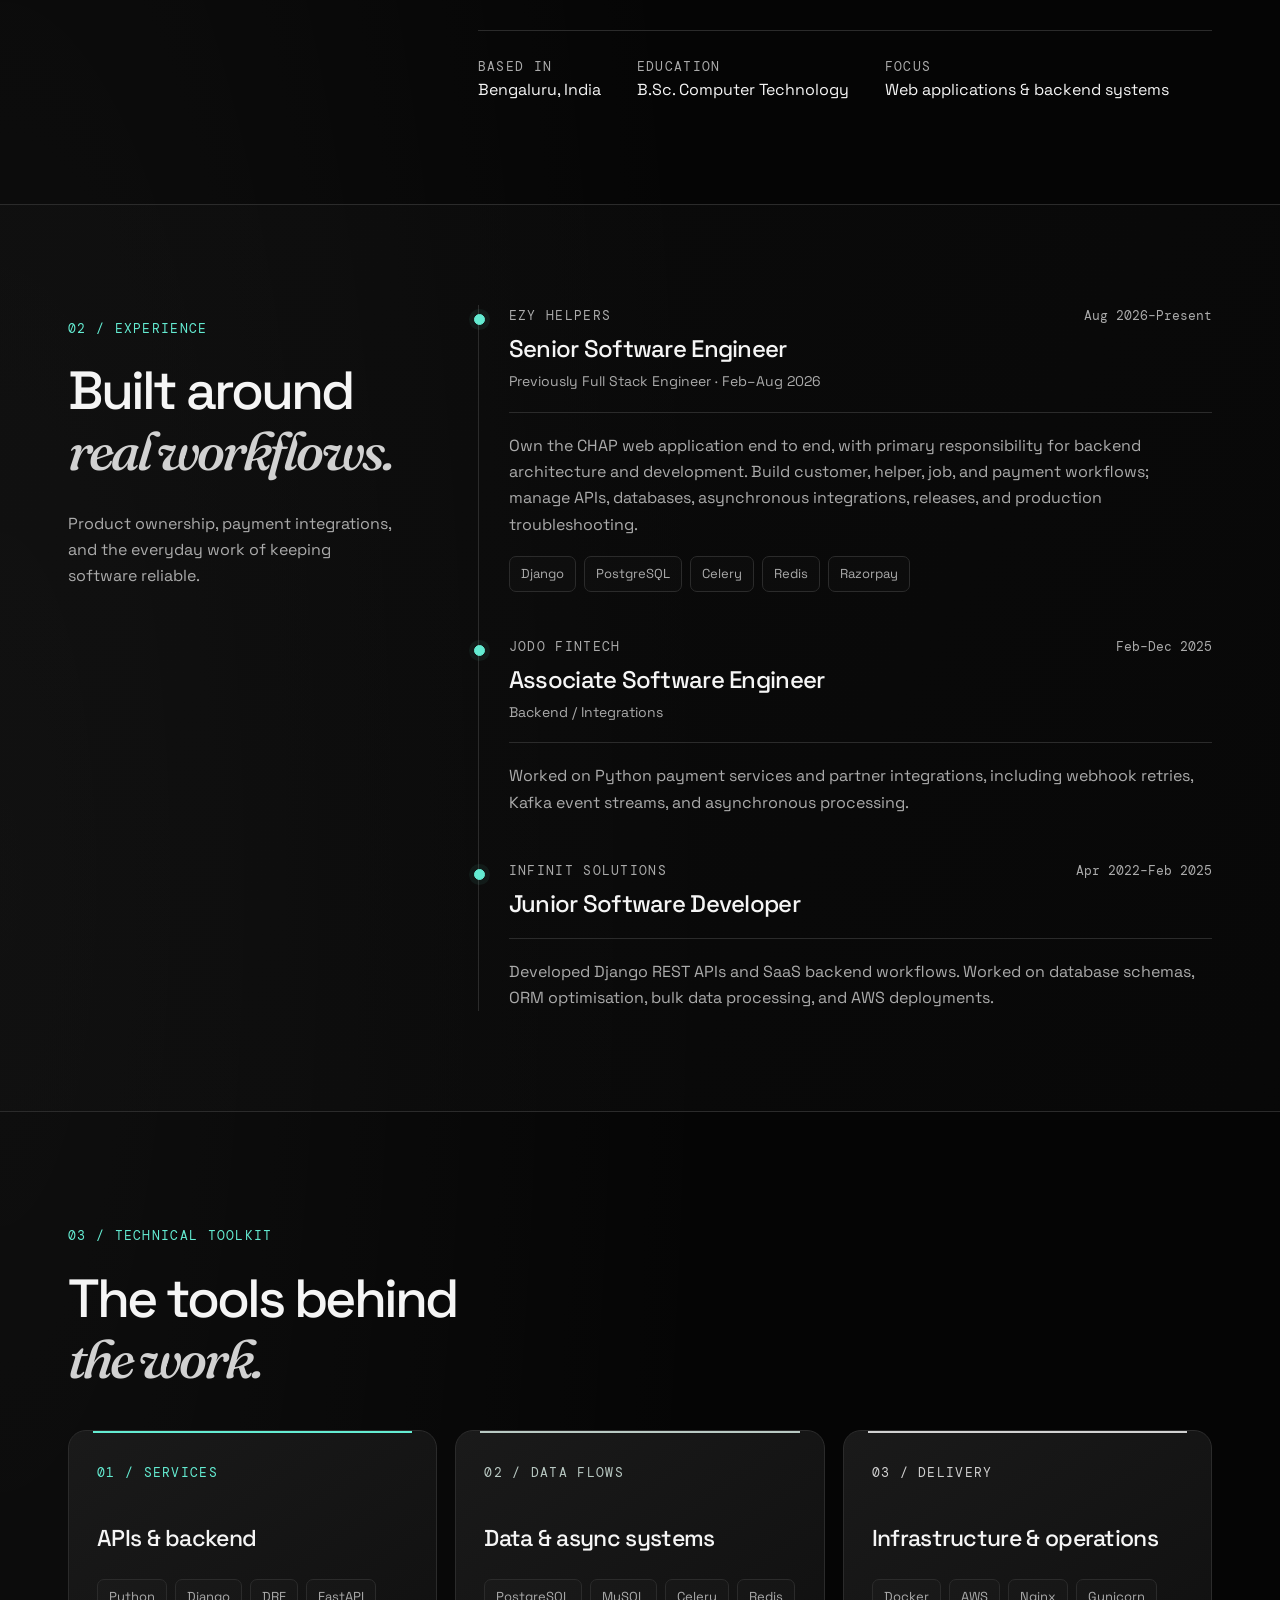
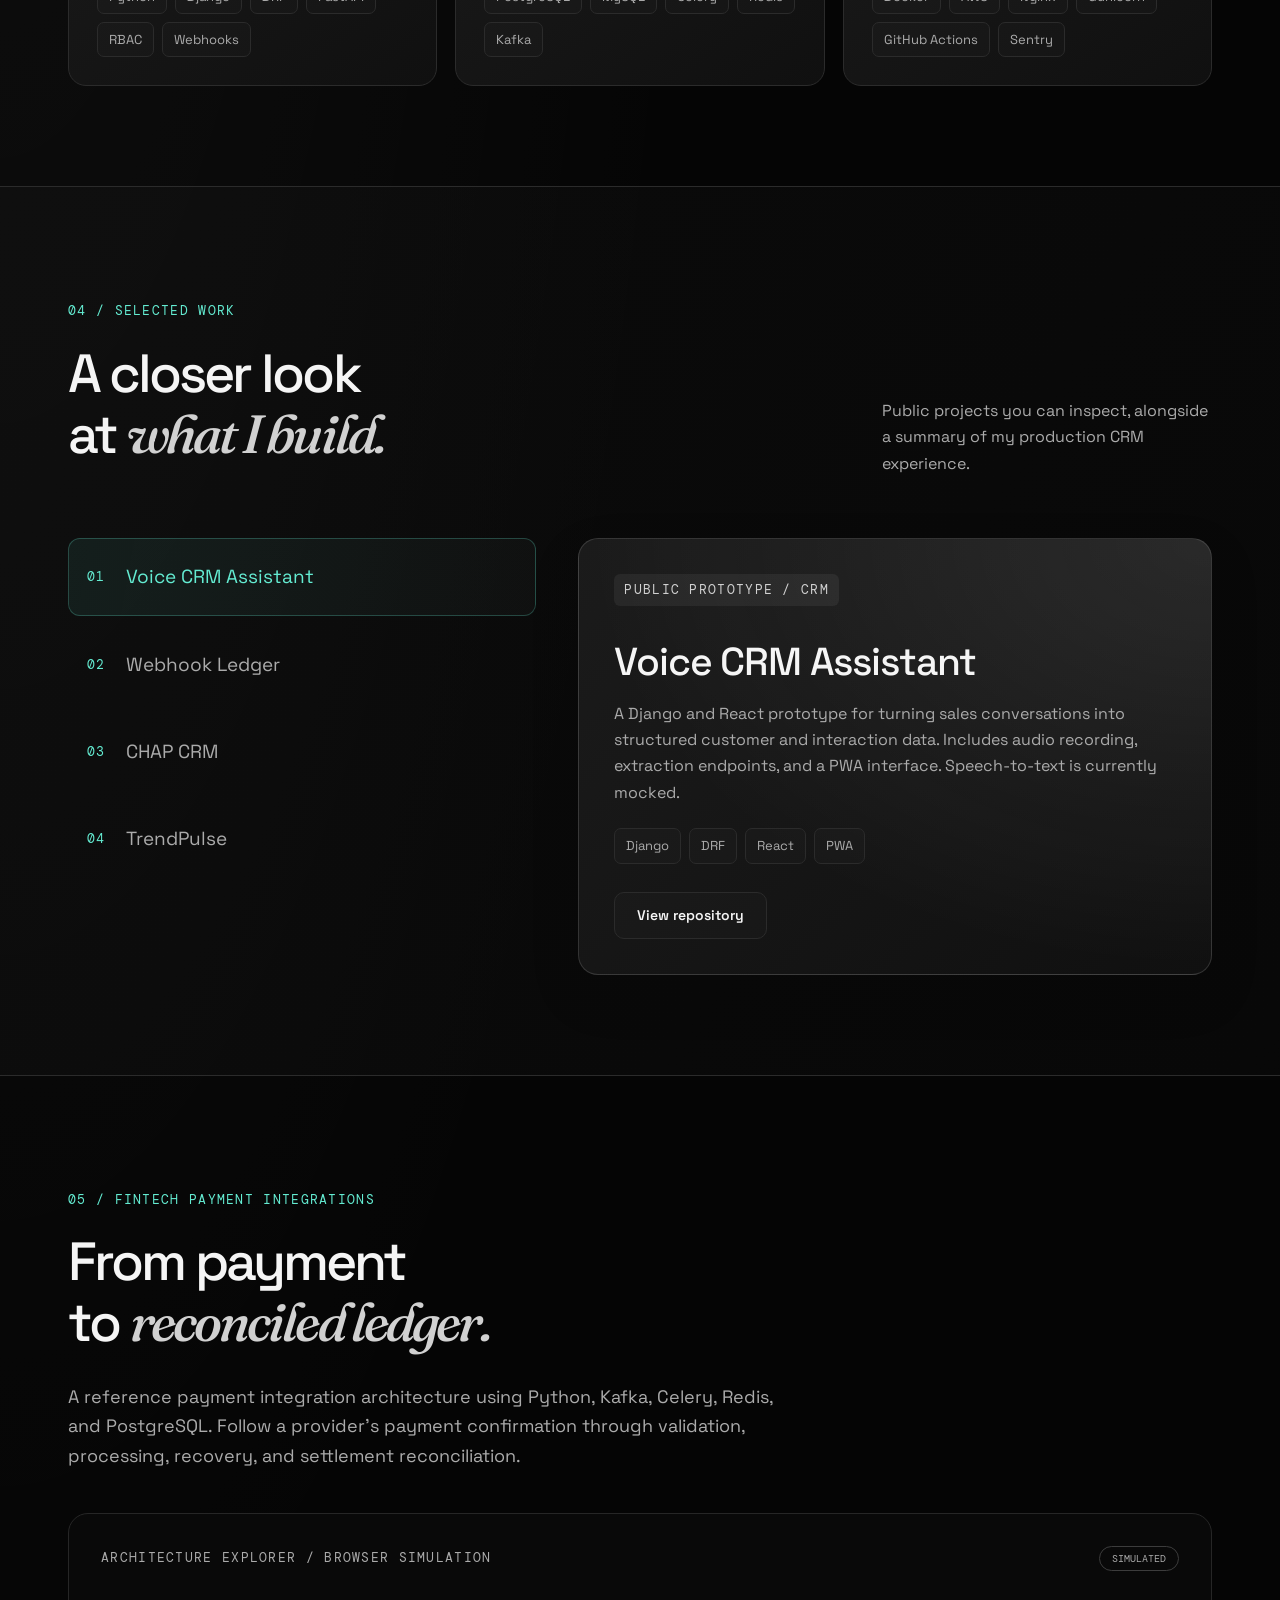
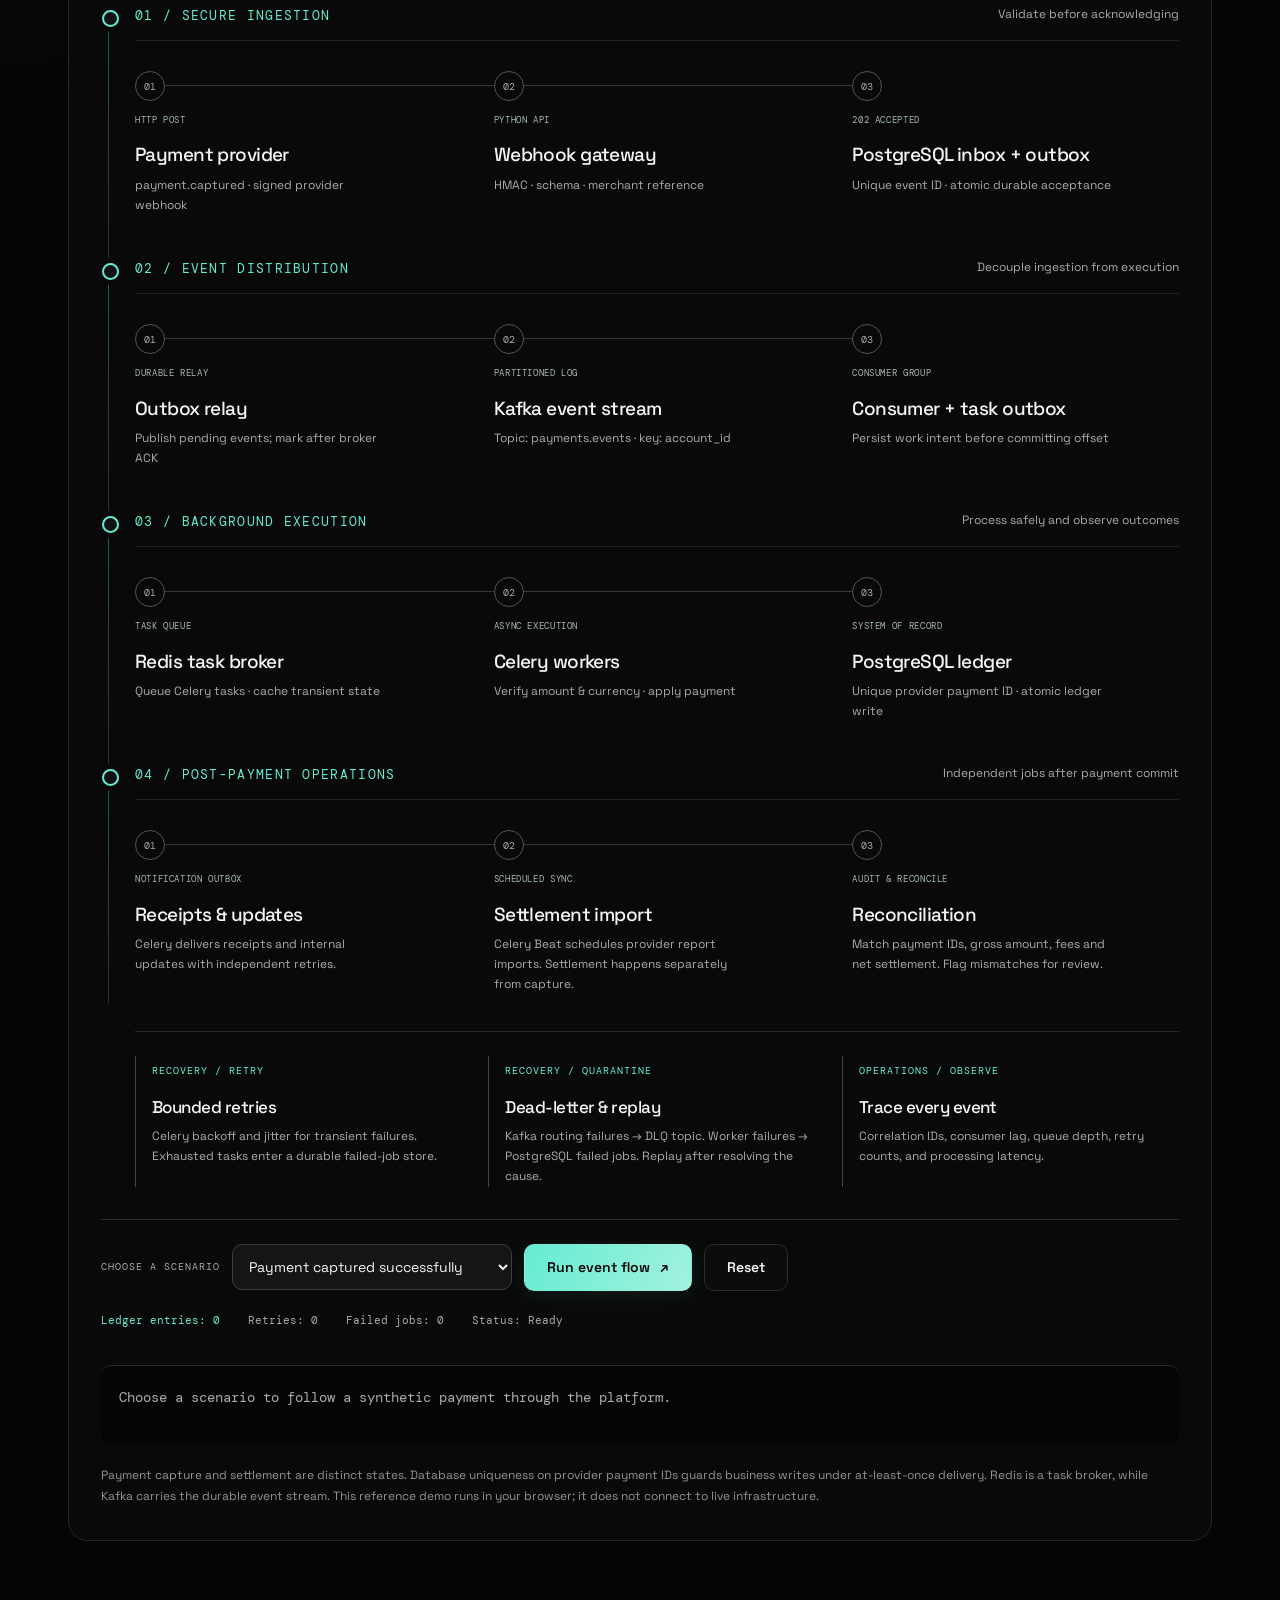
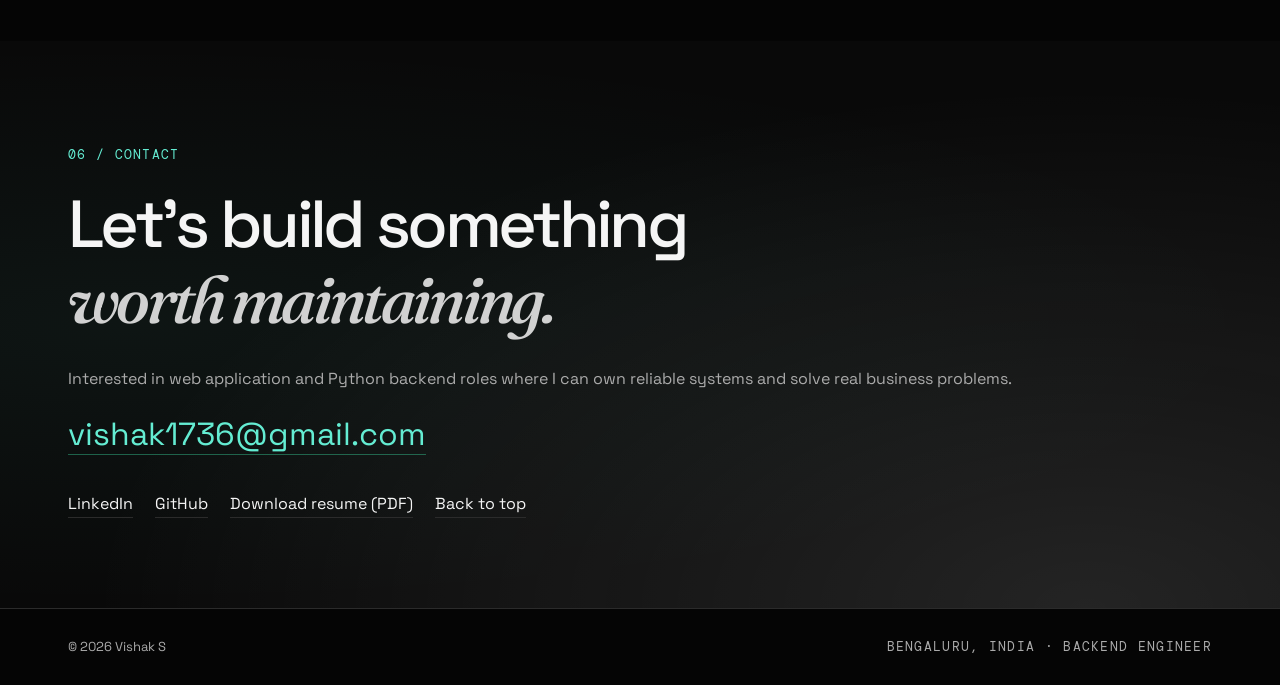
==== commit 6d1617c0: "Present fintech payment architecture as a connected milestone roadmap" ====
--- a/docs/index.html
+++ b/docs/index.html
@@ -43,6 +43,9 @@
 
 
 .event-platform{padding:32px}.simulation-badge{border:1px solid #3c3c3c;border-radius:20px;padding:5px 12px;font:10px 'DM Mono',monospace;color:var(--muted)}.event-lane{margin-top:32px}.lane-heading{display:flex;justify-content:space-between;gap:16px;margin-bottom:14px}.lane-heading>span:last-child{font-size:12px;color:var(--muted)}.event-row{display:grid;grid-template-columns:repeat(3,minmax(0,1fr));gap:28px}.event-node{position:relative;border:1px solid var(--line);border-radius:14px;padding:22px;background:#101010;transition:border-color .3s,background .3s,box-shadow .3s;min-width:0}.event-node:not(:last-child):after{content:'→';position:absolute;right:-22px;top:45%;color:#686868;font-size:18px}.event-node h3{font-size:20px;margin:18px 0 10px}.event-node p{color:var(--muted);font-size:13px;margin:0}.node-tag{font-size:9px;letter-spacing:.07em;color:#a4bab1}.node-indicator{position:absolute;right:16px;top:18px;width:5px;height:5px;border-radius:50%;background:#484848}.event-node.active{border-color:var(--green);background:#64ecd209;box-shadow:0 0 28px #64ecd20a}.event-node.active .node-indicator{background:var(--green);box-shadow:0 0 10px #64ecd260}.event-node.error,.recovery-card.error{border-color:#ef9b87}.recovery-row{display:grid;grid-template-columns:repeat(3,minmax(0,1fr));gap:16px;margin-top:28px}.recovery-card{border:1px dashed #333;border-radius:12px;padding:20px;background:#ffffff02;transition:border-color .3s}.recovery-card h3{font-size:17px;margin:14px 0 9px}.recovery-card p{font-size:12px;color:var(--muted);margin:0}.recovery-card .mono{font-size:10px}.recovery-card.active{border-color:var(--green)}.demo-controls{display:flex;align-items:center;gap:12px;flex-wrap:wrap;margin-top:32px;border-top:1px solid var(--line);padding-top:24px}.demo-controls label{font-size:10px}.demo-controls select{max-width:100%;min-height:46px;padding:10px 32px 10px 12px;border:1px solid #3c3c3c;border-radius:10px;color:var(--text);background:#151515;font:14px 'Space Grotesk',sans-serif}.demo-controls select:focus-visible{outline:2px solid var(--green);outline-offset:4px}.event-metrics{display:flex;flex-wrap:wrap;gap:12px 28px;padding:22px 0;font:11px 'DM Mono',monospace;color:var(--muted)}.event-metrics span:first-child{color:var(--green)}.event-trace{max-height:240px;overflow:auto;margin:0 0 16px;padding:0;list-style:none;scrollbar-color:#444 #111}.event-trace li{border-bottom:1px solid #252525;padding:9px 0;font:12px/1.6 'DM Mono',monospace;color:var(--muted)}.event-trace li:before{content:'›';color:var(--green);margin-right:12px}.architecture-note{font-size:12px;color:#939393;line-height:1.8;margin:20px 0 0}.hero .actions+.btn{margin-top:14px}@media(max-width:850px){.event-row{gap:18px}.event-node{padding:16px}.event-node:not(:last-child):after{right:-16px}.event-node h3{font-size:17px}.lane-heading{flex-direction:column;gap:4px}.recovery-row{grid-template-columns:1fr}.event-platform{padding:22px}}@media(max-width:600px){.event-row{grid-template-columns:1fr;gap:24px}.event-node:not(:last-child):after{content:'↓';top:auto;bottom:-25px;left:50%;right:auto}.event-node h3{margin-top:12px}.demo-controls{align-items:stretch}.demo-controls label{width:100%}.demo-controls select{width:100%}.demo-controls .btn{flex:1}.event-platform{padding:18px}.event-metrics{font-size:10px;gap:12px 20px}}
+
+/* Connected payment roadmap */
+.event-platform{background:#090909;border-color:#262626}.event-lane{position:relative;padding-left:34px;margin-top:34px}.event-lane:before{content:'';position:absolute;left:7px;top:8px;bottom:-35px;width:1px;background:linear-gradient(#64ecd25a,#303030)}.event-lane:nth-of-type(5):before{bottom:0}.lane-heading{position:relative;padding-bottom:14px;border-bottom:1px solid #222}.lane-heading:before{content:'';position:absolute;left:-33px;top:5px;width:13px;height:13px;border-radius:50%;background:#111;border:2px solid var(--green);box-shadow:0 0 0 5px #090909}.event-row{gap:32px;padding:26px 0 8px;counter-reset:milestone}.event-node{border:0;border-radius:0;background:none!important;box-shadow:none!important;padding:24px 0 0;counter-increment:milestone}.event-node:before{content:counter(milestone,decimal-leading-zero);position:absolute;left:0;top:-10px;width:28px;height:28px;display:grid;place-items:center;border-radius:50%;border:1px solid #555;background:#090909;font:10px 'DM Mono',monospace;color:#aaa;z-index:2;transition:background .3s,color .3s,border-color .3s}.event-node:not(:last-child):after{content:'';height:1px;left:28px;right:-32px;top:4px;background:#353535}.event-node.active:before{background:var(--green);border-color:var(--green);color:#050505;box-shadow:0 0 20px #64ecd22a}.event-node.active:not(:last-child):after{background:linear-gradient(90deg,var(--green),#64ecd235)}.event-node.error:before{background:#ef9b87;color:#050505;border-color:#ef9b87}.event-node h3{margin:12px 0 8px;font-size:19px}.event-node p{font-size:12px;max-width:260px}.node-indicator{display:none}.node-tag{font-size:9px}.recovery-row{margin-left:34px;padding-top:24px;border-top:1px solid #262626}.recovery-card{border:0;border-left:1px solid #444;background:none;border-radius:0;padding:0 0 0 16px}.recovery-card.active{border-left:2px solid var(--green)}.recovery-card.error{border-left:2px solid #ef9b87}@media(max-width:850px){.event-node{padding:24px 0 0}.event-row{gap:24px}.event-node:not(:last-child):after{right:-24px}}@media(max-width:600px){.event-lane{padding-left:28px}.lane-heading:before{left:-27px}.event-row{gap:0;padding:8px 0 0}.event-node{padding:4px 0 24px 40px;min-height:100px}.event-node:before{left:0;top:8px}.event-node:not(:last-child):after{content:'';left:14px;right:auto;top:36px;bottom:-8px;width:1px;height:auto;background:#353535}.event-node h3{font-size:19px;margin:6px 0}.event-node p{max-width:none}.recovery-row{margin-left:28px;gap:22px}.event-node.active:not(:last-child):after{background:var(--green)}}
 </style>
 </head>
 <body>
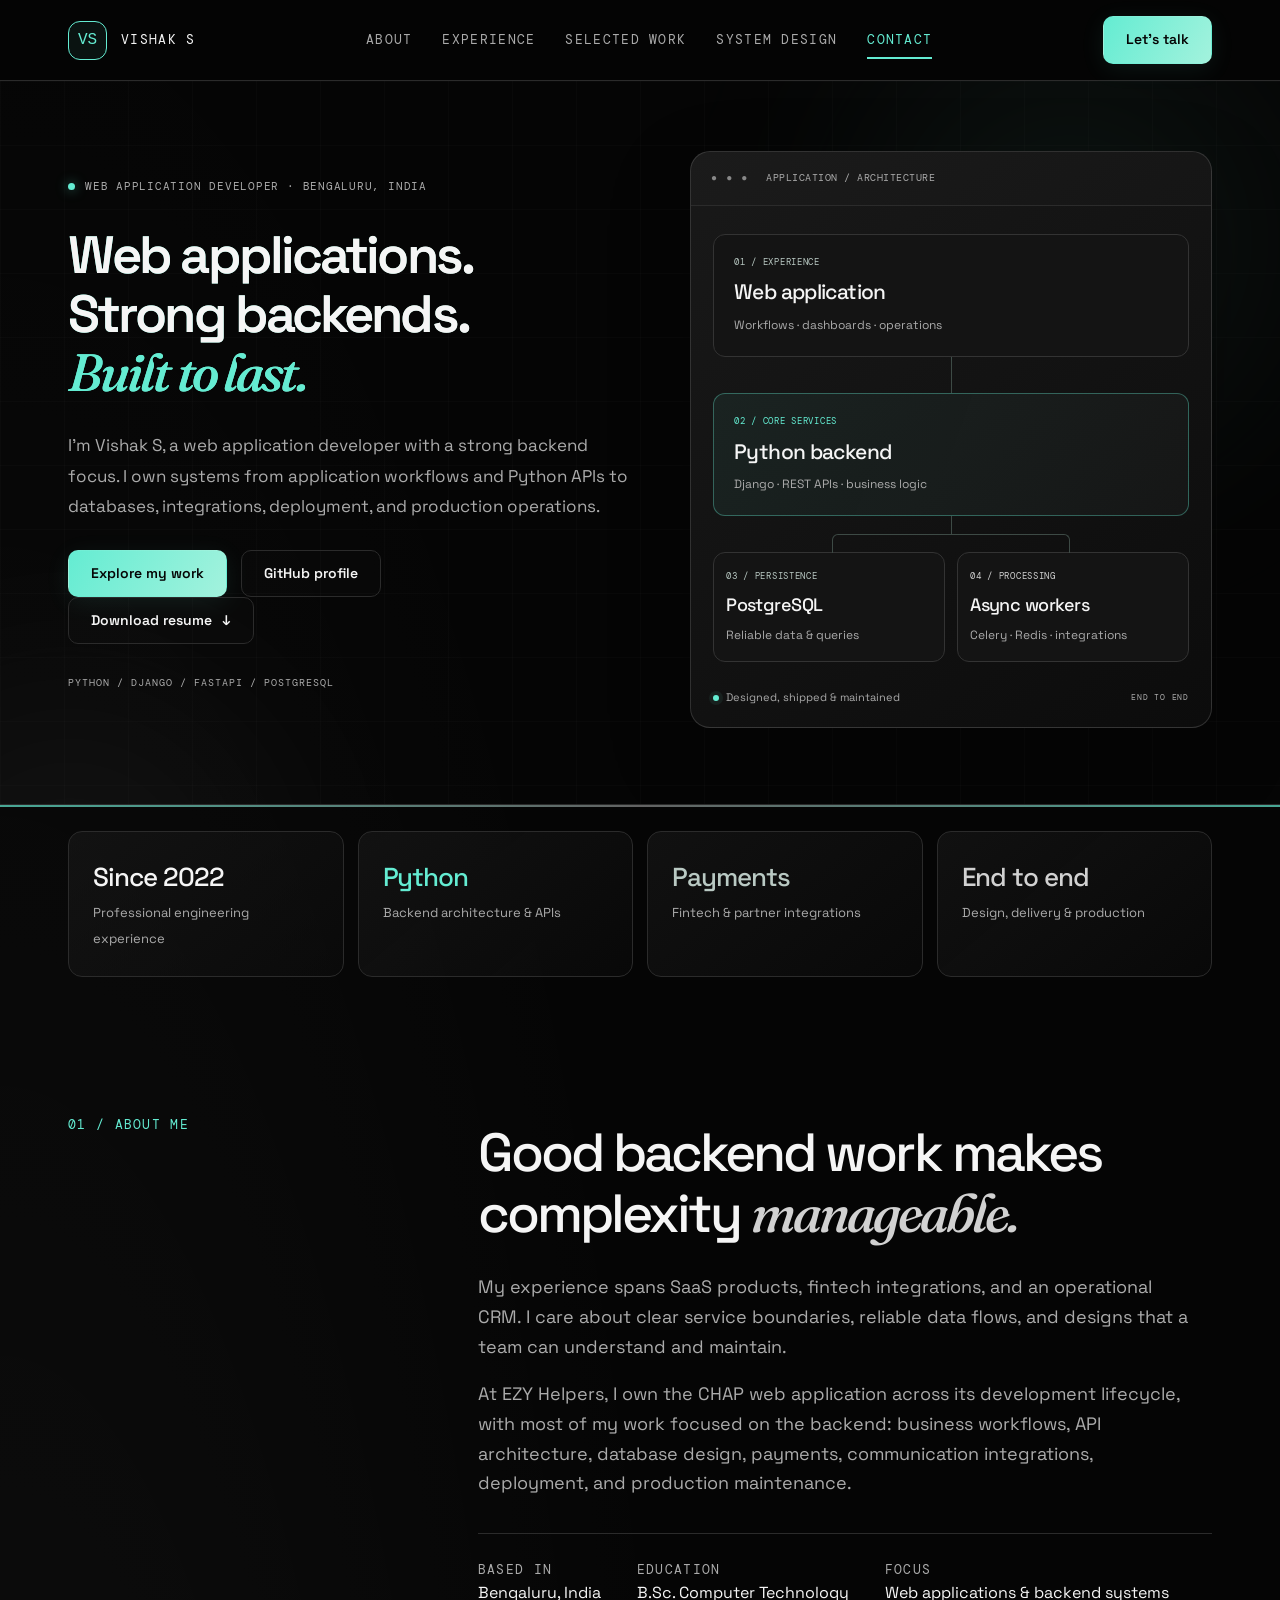
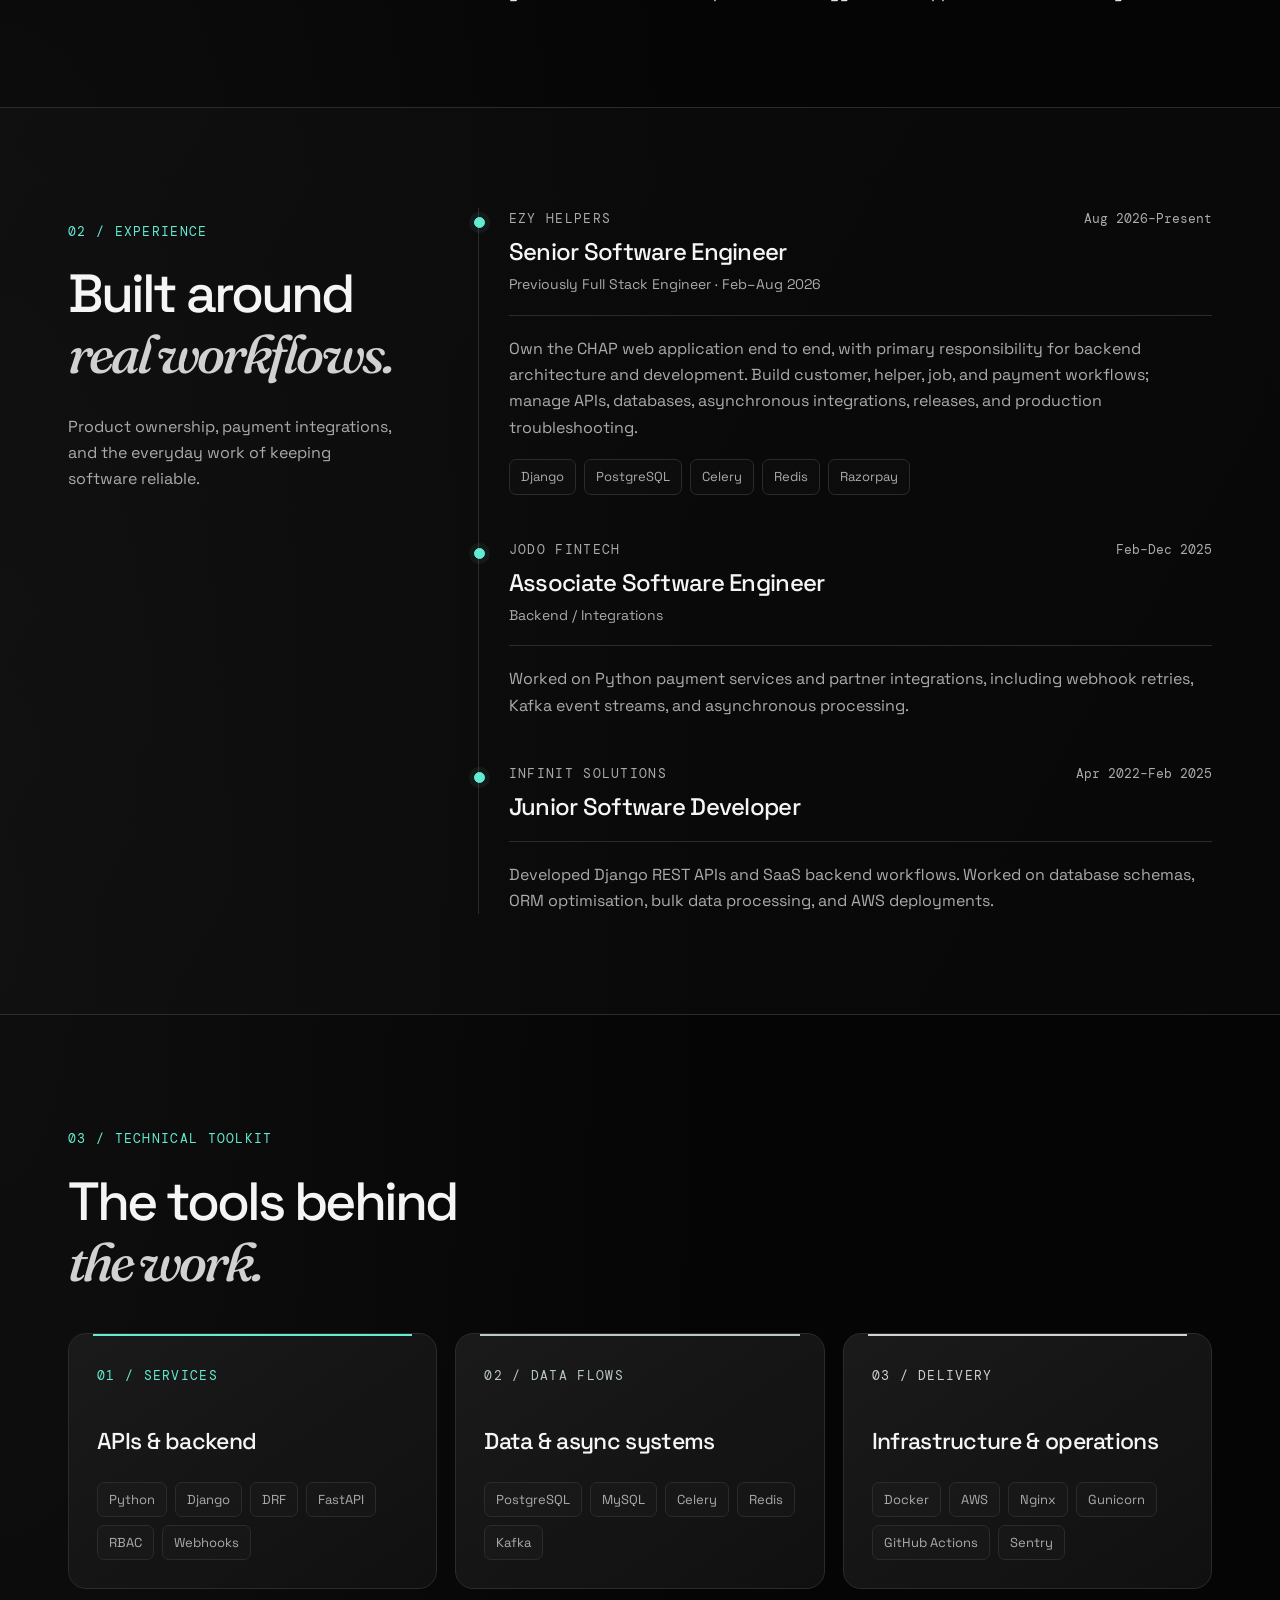
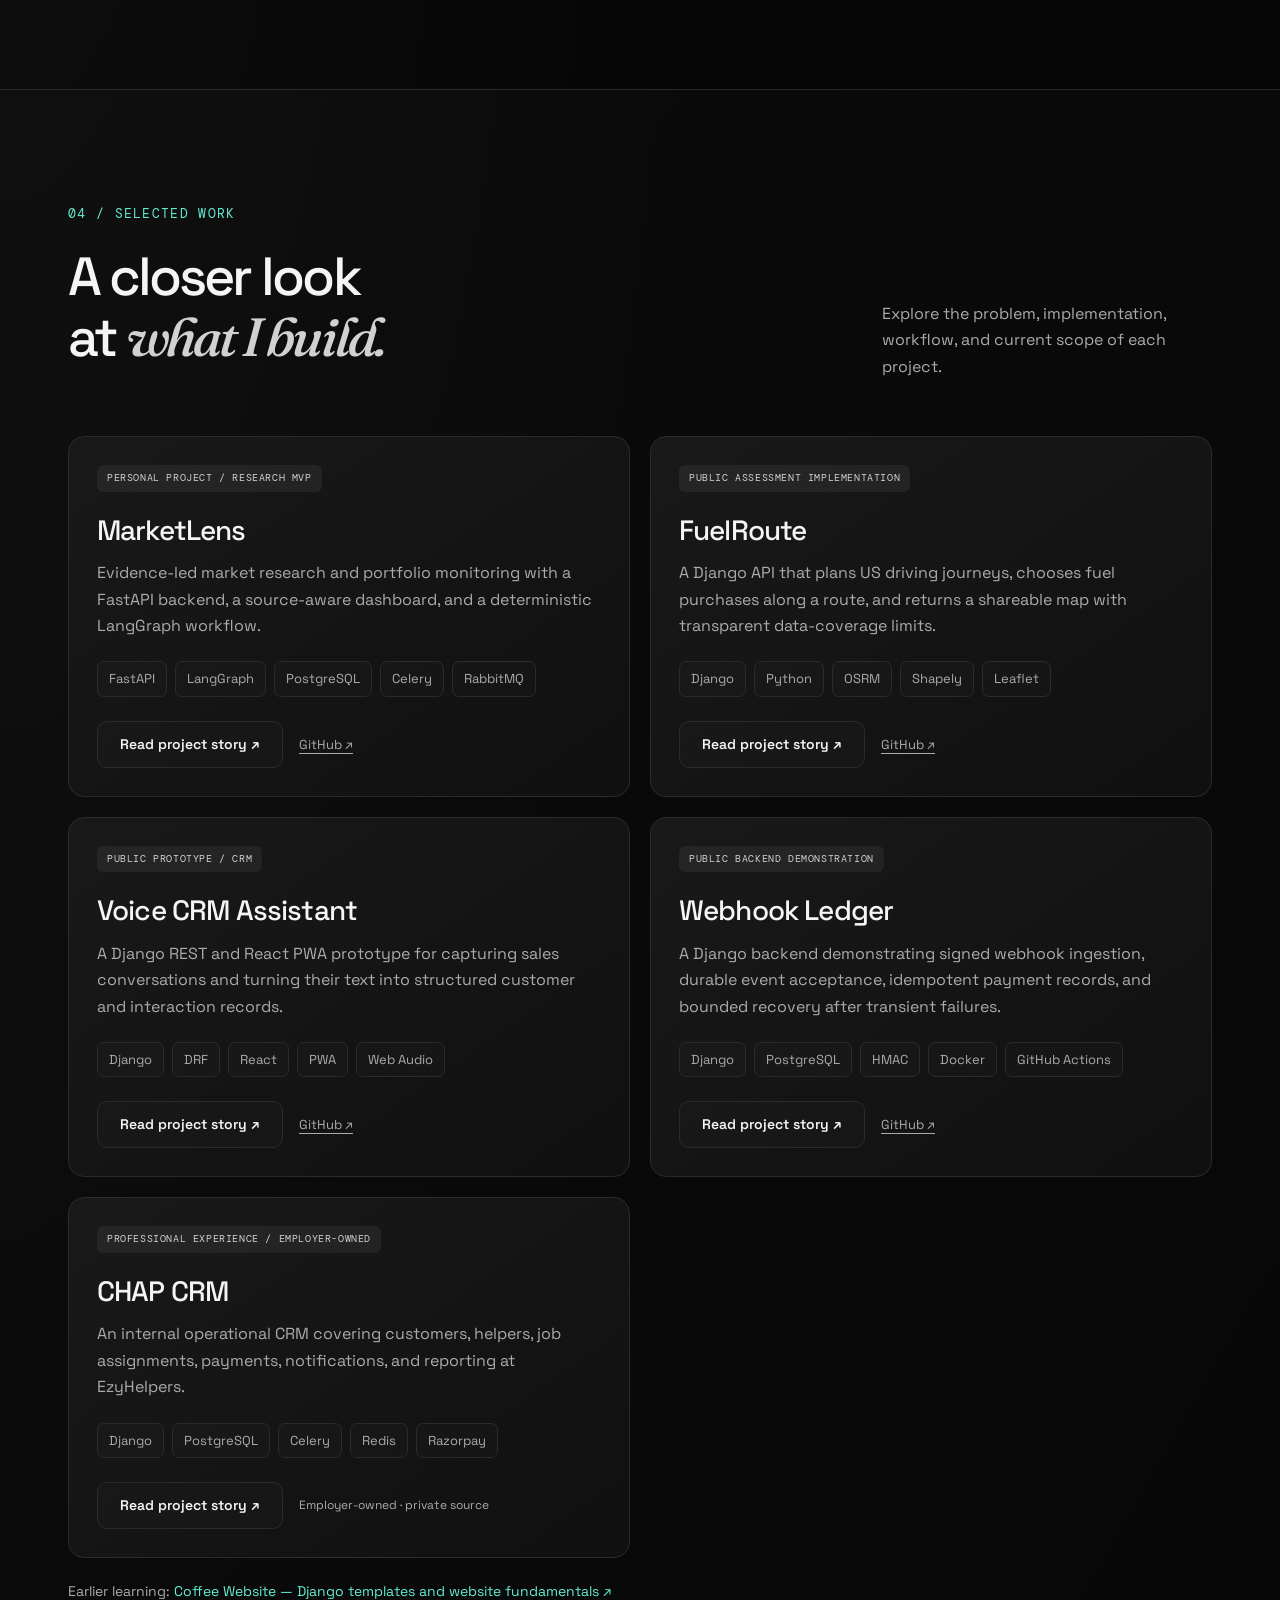
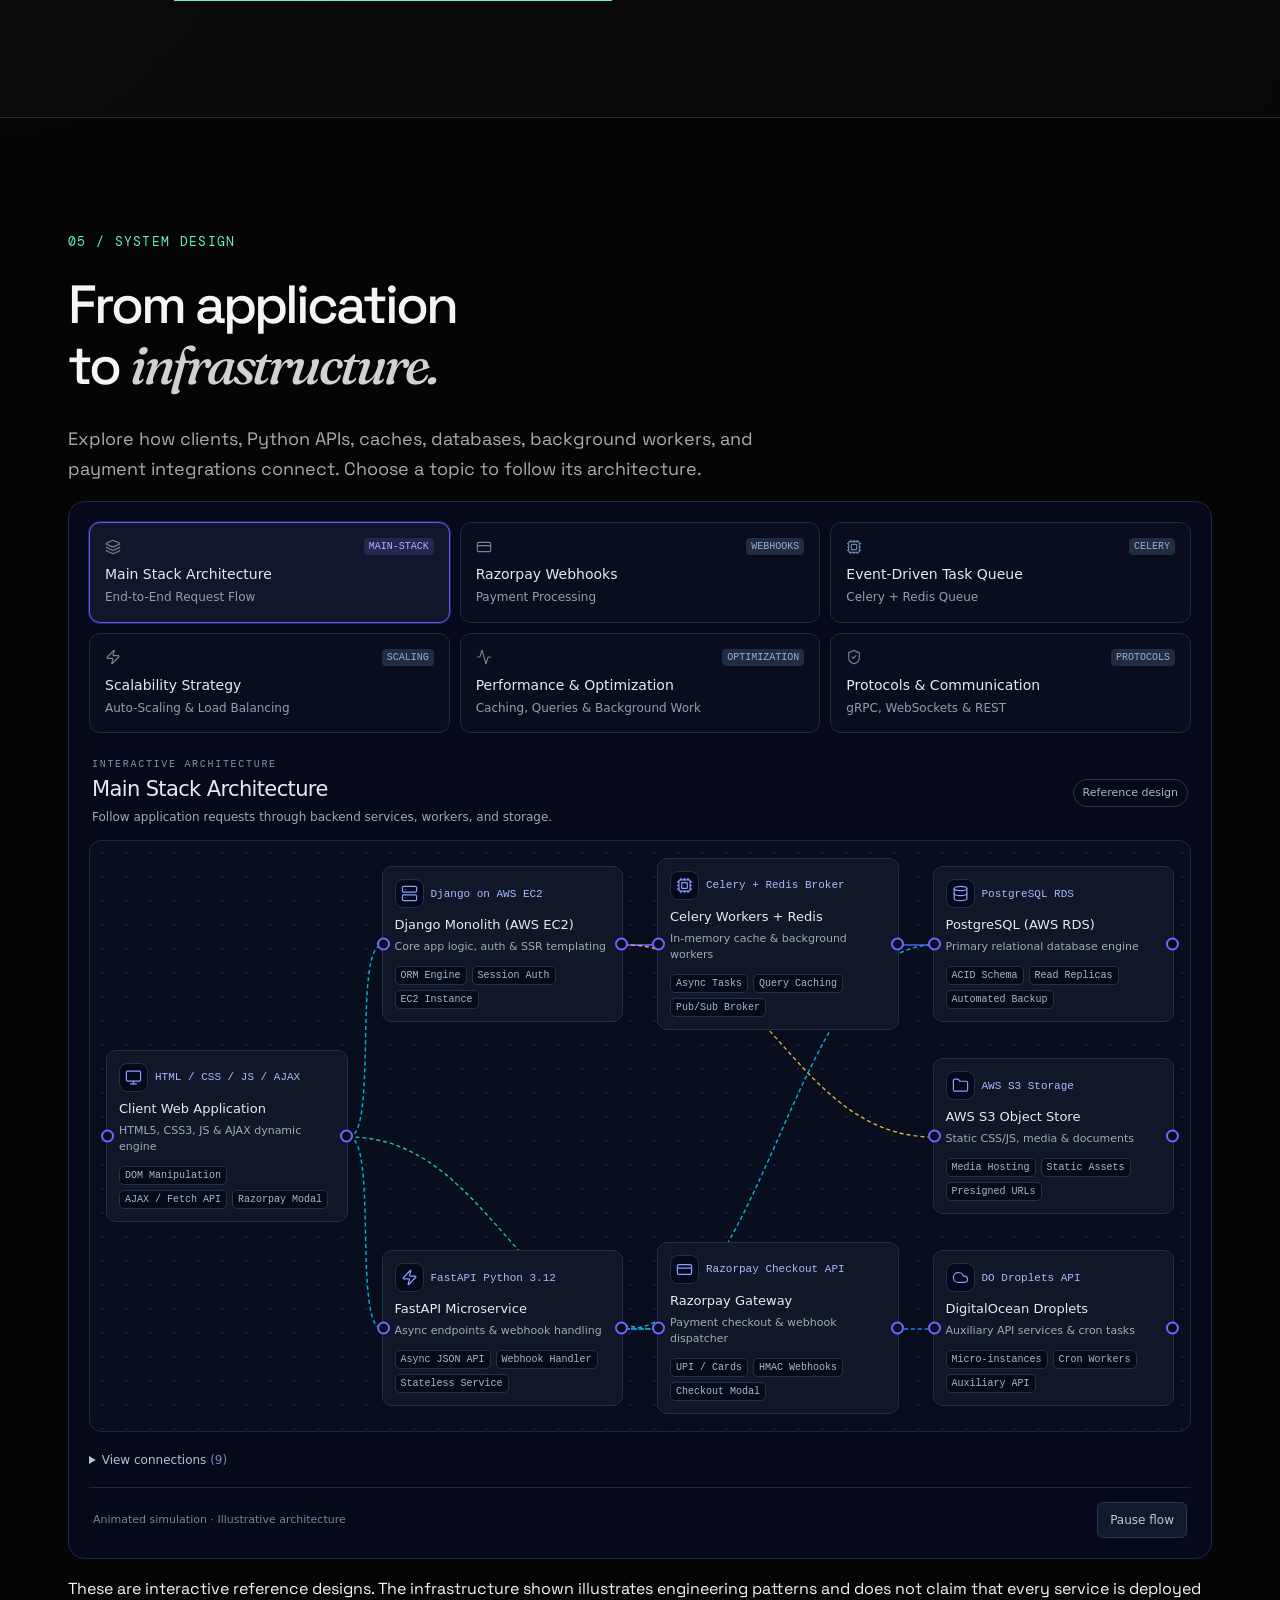
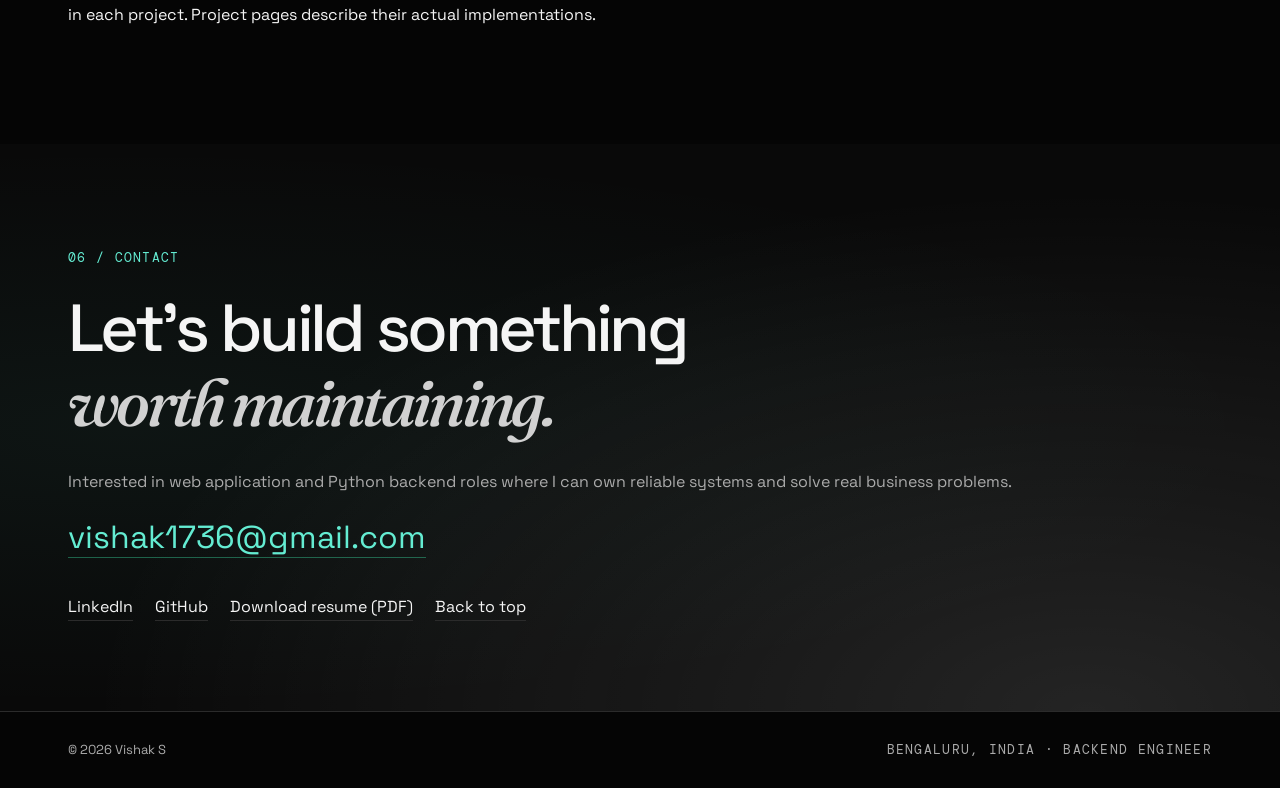
==== commit e37d6487: "Add responsive system architecture explorer and linked project case studies" ====
--- a/docs/index.html
+++ b/docs/index.html
@@ -42,43 +42,44 @@
 .architecture{border:1px solid #75757555;border-radius:20px;background:linear-gradient(145deg,#191919,#0c0c0c);box-shadow:0 30px 80px #0004;overflow:hidden;min-width:0}.architecture-top{display:flex;align-items:center;gap:16px;border-bottom:1px solid var(--line);padding:18px 20px;background:#ffffff02}.architecture-top .mono{font-size:10px;letter-spacing:.05em;color:var(--muted)}.window-dots{color:#888888;letter-spacing:3px;font-size:10px;white-space:nowrap}.architecture-body{padding:28px 22px 20px}.arch-node{position:relative;display:flex;flex-direction:column;gap:6px;background:#141414;border:1px solid #333333;border-radius:12px;padding:20px;transition:border-color .3s,transform .3s}.arch-node:hover{border-color:var(--green);transform:translateY(-3px)}.arch-node .mono{font-size:9px;letter-spacing:.08em;color:#b9c9c3}.arch-node strong{font-size:21px;font-weight:500;letter-spacing:-.03em}.arch-node>span:last-child{font-size:12px;color:var(--muted)}.arch-api{background:linear-gradient(110deg,#64ecd211,#b9c9c30a);border-color:#64ecd25a}.arch-api .mono{color:var(--green)}.flow-line{height:36px;width:1px;background:#3d4a45;margin:auto;position:relative;overflow:hidden}.flow-line:after{content:'';position:absolute;top:-15px;height:14px;width:1px;background:var(--green);box-shadow:0 0 8px var(--green);animation:flow 2.4s linear infinite}.arch-branches{display:grid;grid-template-columns:1fr 1fr;gap:12px;padding-top:36px;position:relative}.arch-branches:before{content:'';position:absolute;top:0;left:50%;height:18px;width:1px;background:#3d4a45}.arch-branches:after{content:'';position:absolute;top:18px;height:18px;left:25%;right:25%;border:1px solid #3d4a45;border-bottom:0;border-radius:6px 6px 0 0}.arch-branches .arch-node{padding:16px 12px}.arch-branches strong{font-size:18px}.arch-branches .arch-node:last-child .mono{color:var(--gold)}.architecture-footer{display:flex;align-items:center;gap:7px;padding-top:26px;color:var(--muted);font-size:11px}.architecture-footer .mono{margin-left:auto;font-size:8px}.system-dot{width:6px;height:6px;background:var(--green);border-radius:50%;box-shadow:0 0 0 4px #64ecd211}.hero h1{font-size:clamp(48px,5.9vw,79px)}.hero-inner{grid-template-columns:1.15fr 1fr;gap:58px}.hero-foot{font-size:11px}.architecture.reveal{animation:arrive .9s both}@keyframes flow{to{transform:translateY(65px)}}@media(max-width:950px){.hero-inner{gap:28px}.architecture-body{padding:22px 16px}.arch-node{padding:16px}.arch-branches strong{font-size:16px}.architecture-footer .mono{display:none}}@media(max-width:700px){.hero-inner{grid-template-columns:1fr;gap:40px}.hero h1{font-size:clamp(44px,11.5vw,70px)}.architecture{width:100%}.architecture-top{padding:16px}.arch-branches .arch-node>span:last-child{font-size:11px}}@media(prefers-reduced-motion:reduce){.flow-line:after{animation:none;top:12px}.arch-node:hover{transform:none}}
 
 
-.event-platform{padding:32px}.simulation-badge{border:1px solid #3c3c3c;border-radius:20px;padding:5px 12px;font:10px 'DM Mono',monospace;color:var(--muted)}.event-lane{margin-top:32px}.lane-heading{display:flex;justify-content:space-between;gap:16px;margin-bottom:14px}.lane-heading>span:last-child{font-size:12px;color:var(--muted)}.event-row{display:grid;grid-template-columns:repeat(3,minmax(0,1fr));gap:28px}.event-node{position:relative;border:1px solid var(--line);border-radius:14px;padding:22px;background:#101010;transition:border-color .3s,background .3s,box-shadow .3s;min-width:0}.event-node:not(:last-child):after{content:'→';position:absolute;right:-22px;top:45%;color:#686868;font-size:18px}.event-node h3{font-size:20px;margin:18px 0 10px}.event-node p{color:var(--muted);font-size:13px;margin:0}.node-tag{font-size:9px;letter-spacing:.07em;color:#a4bab1}.node-indicator{position:absolute;right:16px;top:18px;width:5px;height:5px;border-radius:50%;background:#484848}.event-node.active{border-color:var(--green);background:#64ecd209;box-shadow:0 0 28px #64ecd20a}.event-node.active .node-indicator{background:var(--green);box-shadow:0 0 10px #64ecd260}.event-node.error,.recovery-card.error{border-color:#ef9b87}.recovery-row{display:grid;grid-template-columns:repeat(3,minmax(0,1fr));gap:16px;margin-top:28px}.recovery-card{border:1px dashed #333;border-radius:12px;padding:20px;background:#ffffff02;transition:border-color .3s}.recovery-card h3{font-size:17px;margin:14px 0 9px}.recovery-card p{font-size:12px;color:var(--muted);margin:0}.recovery-card .mono{font-size:10px}.recovery-card.active{border-color:var(--green)}.demo-controls{display:flex;align-items:center;gap:12px;flex-wrap:wrap;margin-top:32px;border-top:1px solid var(--line);padding-top:24px}.demo-controls label{font-size:10px}.demo-controls select{max-width:100%;min-height:46px;padding:10px 32px 10px 12px;border:1px solid #3c3c3c;border-radius:10px;color:var(--text);background:#151515;font:14px 'Space Grotesk',sans-serif}.demo-controls select:focus-visible{outline:2px solid var(--green);outline-offset:4px}.event-metrics{display:flex;flex-wrap:wrap;gap:12px 28px;padding:22px 0;font:11px 'DM Mono',monospace;color:var(--muted)}.event-metrics span:first-child{color:var(--green)}.event-trace{max-height:240px;overflow:auto;margin:0 0 16px;padding:0;list-style:none;scrollbar-color:#444 #111}.event-trace li{border-bottom:1px solid #252525;padding:9px 0;font:12px/1.6 'DM Mono',monospace;color:var(--muted)}.event-trace li:before{content:'›';color:var(--green);margin-right:12px}.architecture-note{font-size:12px;color:#939393;line-height:1.8;margin:20px 0 0}.hero .actions+.btn{margin-top:14px}@media(max-width:850px){.event-row{gap:18px}.event-node{padding:16px}.event-node:not(:last-child):after{right:-16px}.event-node h3{font-size:17px}.lane-heading{flex-direction:column;gap:4px}.recovery-row{grid-template-columns:1fr}.event-platform{padding:22px}}@media(max-width:600px){.event-row{grid-template-columns:1fr;gap:24px}.event-node:not(:last-child):after{content:'↓';top:auto;bottom:-25px;left:50%;right:auto}.event-node h3{margin-top:12px}.demo-controls{align-items:stretch}.demo-controls label{width:100%}.demo-controls select{width:100%}.demo-controls .btn{flex:1}.event-platform{padding:18px}.event-metrics{font-size:10px;gap:12px 20px}}
-
-/* Connected payment roadmap */
-.event-platform{background:#090909;border-color:#262626}.event-lane{position:relative;padding-left:34px;margin-top:34px}.event-lane:before{content:'';position:absolute;left:7px;top:8px;bottom:-35px;width:1px;background:linear-gradient(#64ecd25a,#303030)}.event-lane:nth-of-type(5):before{bottom:0}.lane-heading{position:relative;padding-bottom:14px;border-bottom:1px solid #222}.lane-heading:before{content:'';position:absolute;left:-33px;top:5px;width:13px;height:13px;border-radius:50%;background:#111;border:2px solid var(--green);box-shadow:0 0 0 5px #090909}.event-row{gap:32px;padding:26px 0 8px;counter-reset:milestone}.event-node{border:0;border-radius:0;background:none!important;box-shadow:none!important;padding:24px 0 0;counter-increment:milestone}.event-node:before{content:counter(milestone,decimal-leading-zero);position:absolute;left:0;top:-10px;width:28px;height:28px;display:grid;place-items:center;border-radius:50%;border:1px solid #555;background:#090909;font:10px 'DM Mono',monospace;color:#aaa;z-index:2;transition:background .3s,color .3s,border-color .3s}.event-node:not(:last-child):after{content:'';height:1px;left:28px;right:-32px;top:4px;background:#353535}.event-node.active:before{background:var(--green);border-color:var(--green);color:#050505;box-shadow:0 0 20px #64ecd22a}.event-node.active:not(:last-child):after{background:linear-gradient(90deg,var(--green),#64ecd235)}.event-node.error:before{background:#ef9b87;color:#050505;border-color:#ef9b87}.event-node h3{margin:12px 0 8px;font-size:19px}.event-node p{font-size:12px;max-width:260px}.node-indicator{display:none}.node-tag{font-size:9px}.recovery-row{margin-left:34px;padding-top:24px;border-top:1px solid #262626}.recovery-card{border:0;border-left:1px solid #444;background:none;border-radius:0;padding:0 0 0 16px}.recovery-card.active{border-left:2px solid var(--green)}.recovery-card.error{border-left:2px solid #ef9b87}@media(max-width:850px){.event-node{padding:24px 0 0}.event-row{gap:24px}.event-node:not(:last-child):after{right:-24px}}@media(max-width:600px){.event-lane{padding-left:28px}.lane-heading:before{left:-27px}.event-row{gap:0;padding:8px 0 0}.event-node{padding:4px 0 24px 40px;min-height:100px}.event-node:before{left:0;top:8px}.event-node:not(:last-child):after{content:'';left:14px;right:auto;top:36px;bottom:-8px;width:1px;height:auto;background:#353535}.event-node h3{font-size:19px;margin:6px 0}.event-node p{max-width:none}.recovery-row{margin-left:28px;gap:22px}.event-node.active:not(:last-child):after{background:var(--green)}}
 </style>
+<link rel="stylesheet" href="assets/system-design.css">
+<link rel="stylesheet" href="assets/project-pages.css">
+<script src="assets/portfolio-icons.js" defer></script>
+<script src="assets/system-design.js" defer></script>
+<link rel="stylesheet" href="assets/portfolio-responsive.css">
 </head>
 <body>
 <div class="scroll-progress" aria-hidden="true"></div>
 <a class="skip" href="#main">Skip to content</a>
-<header><div class="wrap nav"><a href="#top" class="brand" aria-label="Vishak S home"><span class="mark">VS</span><span class="mono brand-name">Vishak S</span></a><nav class="navlinks" id="navigation" aria-label="Main navigation"><a class="mono" href="#about">About</a><a class="mono" href="#experience">Experience</a><a class="mono" href="#work">Selected work</a><a class="mono" href="#contact">Contact</a></nav><a class="btn" href="mailto:vishak1736@gmail.com">Let’s talk</a><button class="menu" aria-expanded="false" aria-controls="navigation" id="menu">Menu</button></div></header>
-<main id="main"><div id="top" class="hero"><div class="wrap hero-inner"><div class="reveal"><div class="eyebrow mono muted">Web Application Developer · Bengaluru, India</div><h1>Web applications.<br>Strong backends.<br><span class="serif">Built to last.</span></h1><p class="intro">I’m Vishak S, a web application developer with a strong backend focus. I own systems from application workflows and Python APIs to databases, integrations, deployment, and production operations.</p><div class="actions"><a class="btn" href="#work">Explore my work</a><a class="btn outline" href="https://github.com/Vyshak1736" target="_blank" rel="noopener noreferrer">GitHub profile</a></div><a class="btn outline" href="assets/Vishak_S_Backend_Engineer_Resume.pdf" download="Vishak_S_Backend_Engineer_Resume.pdf">Download resume <span aria-hidden="true">↓</span></a><p class="hero-foot mono">Python / Django / FastAPI / PostgreSQL</p></div><div class="architecture reveal" role="img" aria-label="Application architecture: web application connects to Python APIs, PostgreSQL and asynchronous workers."><div class="architecture-top"><span class="window-dots" aria-hidden="true">● ● ●</span><span class="mono">application / architecture</span></div><div class="architecture-body"><div class="arch-node arch-client"><span class="mono">01 / Experience</span><strong>Web application</strong><span>Workflows · dashboards · operations</span></div><div class="flow-line" aria-hidden="true"></div><div class="arch-node arch-api"><span class="mono">02 / Core services</span><strong>Python backend</strong><span>Django · REST APIs · business logic</span></div><div class="arch-branches"><div class="arch-node"><span class="mono">03 / Persistence</span><strong>PostgreSQL</strong><span>Reliable data & queries</span></div><div class="arch-node"><span class="mono">04 / Processing</span><strong>Async workers</strong><span>Celery · Redis · integrations</span></div></div><div class="architecture-footer"><span class="system-dot" aria-hidden="true"></span>Designed, shipped & maintained<span class="mono">END TO END</span></div></div></div></div></div><div class="signal"></div>
+<header><div class="wrap nav"><a href="#top" class="brand" aria-label="Vishak S home"><span class="mark">VS</span><span class="mono brand-name">Vishak S</span></a><nav class="navlinks" id="navigation" aria-label="Main navigation"><a class="mono" href="#about">About</a><a class="mono" href="#experience">Experience</a><a class="mono" href="#work">Selected work</a><a class="mono" href="#systems">System design</a><a class="mono" href="#contact">Contact</a></nav><a class="btn" href="mailto:vishak1736@gmail.com">Let’s talk</a><button class="menu" aria-expanded="false" aria-controls="navigation" id="menu">Menu</button></div></header>
+<main id="main"><div id="top" class="hero"><div class="wrap hero-inner"><div class="reveal"><div class="eyebrow mono muted">Web Application Developer · Bengaluru, India</div><h1><span class="headline-line">Web applications.</span><span class="headline-line">Strong backends.</span><span class="headline-line serif">Built to last.</span></h1><p class="intro">I’m Vishak S, a web application developer with a strong backend focus. I own systems from application workflows and Python APIs to databases, integrations, deployment, and production operations.</p><div class="actions"><a class="btn" href="#work">Explore my work</a><a class="btn outline" href="https://github.com/Vyshak1736" target="_blank" rel="noopener noreferrer">GitHub profile</a></div><a class="btn outline" href="assets/Vishak_S_Backend_Engineer_Resume.pdf" download="Vishak_S_Backend_Engineer_Resume.pdf">Download resume <span aria-hidden="true">↓</span></a><p class="hero-foot mono">Python / Django / FastAPI / PostgreSQL</p></div><div class="architecture reveal" role="img" aria-label="Application architecture: web application connects to Python APIs, PostgreSQL and asynchronous workers."><div class="architecture-top"><span class="window-dots" aria-hidden="true">● ● ●</span><span class="mono">application / architecture</span></div><div class="architecture-body"><div class="arch-node arch-client"><span class="mono">01 / Experience</span><strong>Web application</strong><span>Workflows · dashboards · operations</span></div><div class="flow-line" aria-hidden="true"></div><div class="arch-node arch-api"><span class="mono">02 / Core services</span><strong>Python backend</strong><span>Django · REST APIs · business logic</span></div><div class="arch-branches"><div class="arch-node"><span class="mono">03 / Persistence</span><strong>PostgreSQL</strong><span>Reliable data & queries</span></div><div class="arch-node"><span class="mono">04 / Processing</span><strong>Async workers</strong><span>Celery · Redis · integrations</span></div></div><div class="architecture-footer"><span class="system-dot" aria-hidden="true"></span>Designed, shipped & maintained<span class="mono">END TO END</span></div></div></div></div></div><div class="signal"></div>
 <div class="wrap"><div class="facts"><div class="fact"><strong>Since 2022</strong><span>Professional engineering experience</span></div><div class="fact"><strong>Python</strong><span>Backend architecture & APIs</span></div><div class="fact"><strong>Payments</strong><span>Fintech & partner integrations</span></div><div class="fact"><strong>End to end</strong><span>Design, delivery & production</span></div></div></div>
 <section id="about" class="block"><div class="wrap split"><div><p class="mono accent">01 / About me</p></div><div><h2>Good backend work makes<br>complexity <span class="serif" style="color:var(--gold)">manageable.</span></h2><p class="bodycopy">My experience spans SaaS products, fintech integrations, and an operational CRM. I care about clear service boundaries, reliable data flows, and designs that a team can understand and maintain.</p><p class="bodycopy">At EZY Helpers, I own the CHAP web application across its development lifecycle, with most of my work focused on the backend: business workflows, API architecture, database design, payments, communication integrations, deployment, and production maintenance.</p><div class="about-meta"><div><p class="mono muted">Based in</p><p>Bengaluru, India</p></div><div><p class="mono muted">Education</p><p>B.Sc. Computer Technology</p></div><div><p class="mono muted">Focus</p><p>Web applications & backend systems</p></div></div></div></div></section>
 <section id="experience" class="block band"><div class="wrap split"><div><p class="mono accent">02 / Experience</p><h2>Built around<br><span class="serif" style="color:var(--gold)">real workflows.</span></h2><p class="muted">Product ownership, payment integrations, and the everyday work of keeping software reliable.</p></div><div class="jobs"><article class="job"><div class="job-top"><div><p class="mono accent" style="margin:0">EZY Helpers</p><h3>Senior Software Engineer</h3><div class="subrole">Previously Full Stack Engineer · Feb–Aug 2026</div></div><span class="date">Aug 2026–Present</span></div><p>Own the CHAP web application end to end, with primary responsibility for backend architecture and development. Build customer, helper, job, and payment workflows; manage APIs, databases, asynchronous integrations, releases, and production troubleshooting.</p><div class="chips" style="margin-top:18px"><span class="chip">Django</span><span class="chip">PostgreSQL</span><span class="chip">Celery</span><span class="chip">Redis</span><span class="chip">Razorpay</span></div></article><article class="job"><div class="job-top"><div><p class="mono accent" style="margin:0">Jodo Fintech</p><h3>Associate Software Engineer</h3><div class="subrole">Backend / Integrations</div></div><span class="date">Feb–Dec 2025</span></div><p>Worked on Python payment services and partner integrations, including webhook retries, Kafka event streams, and asynchronous processing.</p></article><article class="job"><div class="job-top"><div><p class="mono accent" style="margin:0">Infinit Solutions</p><h3>Junior Software Developer</h3></div><span class="date">Apr 2022–Feb 2025</span></div><p>Developed Django REST APIs and SaaS backend workflows. Worked on database schemas, ORM optimisation, bulk data processing, and AWS deployments.</p></article></div></div></section>
 <section id="skills" class="block"><div class="wrap"><p class="mono accent">03 / Technical toolkit</p><h2>The tools behind<br><span class="serif" style="color:var(--gold)">the work.</span></h2><div class="skills"><article class="skill"><span class="mono accent">01 / Services</span><h3>APIs & backend</h3><div class="chips"><span class="chip">Python</span><span class="chip">Django</span><span class="chip">DRF</span><span class="chip">FastAPI</span><span class="chip">RBAC</span><span class="chip">Webhooks</span></div></article><article class="skill"><span class="mono accent">02 / Data flows</span><h3>Data & async systems</h3><div class="chips"><span class="chip">PostgreSQL</span><span class="chip">MySQL</span><span class="chip">Celery</span><span class="chip">Redis</span><span class="chip">Kafka</span></div></article><article class="skill"><span class="mono accent">03 / Delivery</span><h3>Infrastructure & operations</h3><div class="chips"><span class="chip">Docker</span><span class="chip">AWS</span><span class="chip">Nginx</span><span class="chip">Gunicorn</span><span class="chip">GitHub Actions</span><span class="chip">Sentry</span></div></article></div></div></section>
-<section id="work" class="block band"><div class="wrap"><div class="section-head"><div><p class="mono accent">04 / Selected work</p><h2>A closer look<br>at <span class="serif" style="color:var(--gold)">what I build.</span></h2></div><p class="muted">Public projects you can inspect, alongside a summary of my production CRM experience.</p></div><div class="projects"><div class="project-list" role="tablist" aria-label="Selected projects"><button class="project-tab" id="tab-voice" role="tab" aria-selected="true" aria-controls="project-panel" data-project="voice"><span class="mono">01</span>Voice CRM Assistant</button><button class="project-tab" id="tab-ledger" role="tab" aria-selected="false" aria-controls="project-panel" tabindex="-1" data-project="ledger"><span class="mono">02</span>Webhook Ledger</button><button class="project-tab" id="tab-chap" role="tab" aria-selected="false" aria-controls="project-panel" tabindex="-1" data-project="chap"><span class="mono">03</span>CHAP CRM</button><button class="project-tab" id="tab-trend" role="tab" aria-selected="false" aria-controls="project-panel" tabindex="-1" data-project="trend"><span class="mono">04</span>TrendPulse</button></div><article class="project-detail" role="tabpanel" id="project-panel" aria-labelledby="tab-voice" tabindex="0"><span class="mono status" id="project-status">Public prototype / CRM</span><h3 id="project-title">Voice CRM Assistant</h3><p id="project-description">A Django and React prototype for turning sales conversations into structured customer and interaction data. Includes audio recording, extraction endpoints, and a PWA interface. Speech-to-text is currently mocked.</p><div class="chips" id="project-stack"><span class="chip">Django</span><span class="chip">DRF</span><span class="chip">React</span><span class="chip">PWA</span></div><a class="btn outline" id="project-link" href="https://github.com/Vyshak1736/Voice-CRM-Assistant" target="_blank" rel="noopener noreferrer">View repository</a></article></div></div></section>
-<section id="systems" class="block"><div class="wrap"><p class="mono accent">05 / Fintech payment integrations</p><h2>From payment<br>to <span class="serif" style="color:var(--gold)">reconciled ledger.</span></h2><p class="bodycopy">A reference payment integration architecture using Python, Kafka, Celery, Redis, and PostgreSQL. Follow a provider’s payment confirmation through validation, processing, recovery, and settlement reconciliation.</p><div class="sandbox event-platform"><div class="sandbox-head"><span class="mono muted">Architecture explorer / browser simulation</span><span class="simulation-badge">SIMULATED</span></div><div class="event-lane"><div class="lane-heading"><span class="mono accent">01 / Secure ingestion</span><span>Validate before acknowledging</span></div><div class="event-row"><div class="event-node" id="node-receive"><span class="node-tag mono">HTTP POST</span><h3>Payment provider</h3><p>payment.captured · signed provider webhook</p><span class="node-indicator" aria-hidden="true"></span></div><div class="event-node" id="node-verify"><span class="node-tag mono">PYTHON API</span><h3>Webhook gateway</h3><p>HMAC · schema · merchant reference</p><span class="node-indicator" aria-hidden="true"></span></div><div class="event-node" id="node-inbox"><span class="node-tag mono">202 ACCEPTED</span><h3>PostgreSQL inbox + outbox</h3><p>Unique event ID · atomic durable acceptance</p><span class="node-indicator" aria-hidden="true"></span></div></div></div><div class="event-lane"><div class="lane-heading"><span class="mono accent">02 / Event distribution</span><span>Decouple ingestion from execution</span></div><div class="event-row"><div class="event-node" id="node-relay"><span class="node-tag mono">DURABLE RELAY</span><h3>Outbox relay</h3><p>Publish pending events; mark after broker ACK</p><span class="node-indicator" aria-hidden="true"></span></div><div class="event-node" id="node-kafka"><span class="node-tag mono">PARTITIONED LOG</span><h3>Kafka event stream</h3><p>Topic: payments.events · key: account_id</p><span class="node-indicator" aria-hidden="true"></span></div><div class="event-node" id="node-dispatch"><span class="node-tag mono">CONSUMER GROUP</span><h3>Consumer + task outbox</h3><p>Persist work intent before committing offset</p><span class="node-indicator" aria-hidden="true"></span></div></div></div><div class="event-lane"><div class="lane-heading"><span class="mono accent">03 / Background execution</span><span>Process safely and observe outcomes</span></div><div class="event-row"><div class="event-node" id="node-redis"><span class="node-tag mono">TASK QUEUE</span><h3>Redis task broker</h3><p>Queue Celery tasks · cache transient state</p><span class="node-indicator" aria-hidden="true"></span></div><div class="event-node" id="node-worker"><span class="node-tag mono">ASYNC EXECUTION</span><h3>Celery workers</h3><p>Verify amount & currency · apply payment</p><span class="node-indicator" aria-hidden="true"></span></div><div class="event-node" id="node-persist"><span class="node-tag mono">SYSTEM OF RECORD</span><h3>PostgreSQL ledger</h3><p>Unique provider payment ID · atomic ledger write</p><span class="node-indicator" aria-hidden="true"></span></div></div></div><div class="event-lane"><div class="lane-heading"><span class="mono accent">04 / Post-payment operations</span><span>Independent jobs after payment commit</span></div><div class="event-row"><div class="event-node" id="node-notify"><span class="node-tag mono">NOTIFICATION OUTBOX</span><h3>Receipts & updates</h3><p>Celery delivers receipts and internal updates with independent retries.</p><span class="node-indicator" aria-hidden="true"></span></div><div class="event-node" id="node-settlement"><span class="node-tag mono">SCHEDULED SYNC</span><h3>Settlement import</h3><p>Celery Beat schedules provider report imports. Settlement happens separately from capture.</p><span class="node-indicator" aria-hidden="true"></span></div><div class="event-node" id="node-reconcile"><span class="node-tag mono">AUDIT & RECONCILE</span><h3>Reconciliation</h3><p>Match payment IDs, gross amount, fees and net settlement. Flag mismatches for review.</p><span class="node-indicator" aria-hidden="true"></span></div></div></div><div class="recovery-row"><div class="recovery-card" id="node-retry"><span class="mono accent">Recovery / Retry</span><h3>Bounded retries</h3><p>Celery backoff and jitter for transient failures. Exhausted tasks enter a durable failed-job store.</p></div><div class="recovery-card" id="node-dlq"><span class="mono accent">Recovery / Quarantine</span><h3>Dead-letter & replay</h3><p>Kafka routing failures → DLQ topic. Worker failures → PostgreSQL failed jobs. Replay after resolving the cause.</p></div><div class="recovery-card"><span class="mono accent">Operations / Observe</span><h3>Trace every event</h3><p>Correlation IDs, consumer lag, queue depth, retry counts, and processing latency.</p></div></div><div class="demo-controls"><label for="event-scenario" class="mono muted">Choose a scenario</label><select id="event-scenario"><option value="success">Payment captured successfully</option><option value="duplicate">Duplicate payment webhook</option><option value="retry">Provider timeout → retry</option><option value="failed">Retries exhausted → failed jobs</option><option value="invalid">Invalid signature → reject</option></select><button class="btn" id="send-event">Run event flow <span aria-hidden="true">↗</span></button><button class="btn outline" id="reset-demo">Reset</button></div><div class="event-metrics"><span id="ledger-count">Ledger entries: 0</span><span id="retry-count">Retries: 0</span><span id="failed-count">Failed jobs: 0</span><span id="flow-status">Status: Ready</span></div><ol class="event-trace" id="event-trace" aria-label="Event processing trace"></ol><div class="console" role="status" aria-live="polite" id="event-log">Choose a scenario to follow a synthetic payment through the platform.</div><p class="architecture-note">Payment capture and settlement are distinct states. Database uniqueness on provider payment IDs guards business writes under at-least-once delivery. Redis is a task broker, while Kafka carries the durable event stream. This reference demo runs in your browser; it does not connect to live infrastructure.</p></div></div></section>
+<section id="work" class="block band"><div class="wrap"><div class="section-head"><div><p class="mono accent">04 / Selected work</p><h2>A closer look<br>at <span class="serif" style="color:var(--gold)">what I build.</span></h2></div><p class="muted">Explore the problem, implementation, workflow, and current scope of each project.</p></div><div class="project-grid"><article class="work-card"><span class="mono status">Personal project / Research MVP</span><h3>MarketLens</h3><p>Evidence-led market research and portfolio monitoring with a FastAPI backend, a source-aware dashboard, and a deterministic LangGraph workflow.</p><div class="chips"><span class="chip">FastAPI</span><span class="chip">LangGraph</span><span class="chip">PostgreSQL</span><span class="chip">Celery</span><span class="chip">RabbitMQ</span></div><div class="card-links"><a class="btn outline" href="projects/marketlens.html" aria-label="Read about MarketLens">Read project story ↗</a><a class="repo-link" href="https://github.com/Vyshak1736/MarketLens" target="_blank" rel="noopener noreferrer">GitHub ↗</a></div></article><article class="work-card"><span class="mono status">Public assessment implementation</span><h3>FuelRoute</h3><p>A Django API that plans US driving journeys, chooses fuel purchases along a route, and returns a shareable map with transparent data-coverage limits.</p><div class="chips"><span class="chip">Django</span><span class="chip">Python</span><span class="chip">OSRM</span><span class="chip">Shapely</span><span class="chip">Leaflet</span></div><div class="card-links"><a class="btn outline" href="projects/fuelroute.html" aria-label="Read about FuelRoute">Read project story ↗</a><a class="repo-link" href="https://github.com/Vyshak1736/FuelRoute" target="_blank" rel="noopener noreferrer">GitHub ↗</a></div></article><article class="work-card"><span class="mono status">Public prototype / CRM</span><h3>Voice CRM Assistant</h3><p>A Django REST and React PWA prototype for capturing sales conversations and turning their text into structured customer and interaction records.</p><div class="chips"><span class="chip">Django</span><span class="chip">DRF</span><span class="chip">React</span><span class="chip">PWA</span><span class="chip">Web Audio</span></div><div class="card-links"><a class="btn outline" href="projects/voice-crm.html" aria-label="Read about Voice CRM Assistant">Read project story ↗</a><a class="repo-link" href="https://github.com/Vyshak1736/Voice-CRM-Assistant" target="_blank" rel="noopener noreferrer">GitHub ↗</a></div></article><article class="work-card"><span class="mono status">Public backend demonstration</span><h3>Webhook Ledger</h3><p>A Django backend demonstrating signed webhook ingestion, durable event acceptance, idempotent payment records, and bounded recovery after transient failures.</p><div class="chips"><span class="chip">Django</span><span class="chip">PostgreSQL</span><span class="chip">HMAC</span><span class="chip">Docker</span><span class="chip">GitHub Actions</span></div><div class="card-links"><a class="btn outline" href="projects/webhook-ledger.html" aria-label="Read about Webhook Ledger">Read project story ↗</a><a class="repo-link" href="https://github.com/Vyshak1736/portfolio/tree/main/projects/webhook-ledger" target="_blank" rel="noopener noreferrer">GitHub ↗</a></div></article><article class="work-card"><span class="mono status">Professional experience / Employer-owned</span><h3>CHAP CRM</h3><p>An internal operational CRM covering customers, helpers, job assignments, payments, notifications, and reporting at EzyHelpers.</p><div class="chips"><span class="chip">Django</span><span class="chip">PostgreSQL</span><span class="chip">Celery</span><span class="chip">Redis</span><span class="chip">Razorpay</span></div><div class="card-links"><a class="btn outline" href="projects/chap-crm.html" aria-label="Read about CHAP CRM">Read project story ↗</a><span class="muted" style="font-size:12px">Employer-owned · private source</span></div></article></div><p class="learning-note">Earlier learning: <a href="projects/coffee-website.html">Coffee Website — Django templates and website fundamentals ↗</a></p></div></section>
+<section id="systems" class="block"><div class="wrap"><p class="mono accent">05 / System design</p><h2>From application<br>to <span class="serif" style="color:var(--gold)">infrastructure.</span></h2><p class="bodycopy">Explore how clients, Python APIs, caches, databases, background workers, and payment integrations connect. Choose a topic to follow its architecture.</p><div id="portfolio-system">
+
+<div class="tabs" role="tablist" aria-label="System architecture topics">
+<button type="button" class="tab " role="tab" aria-selected="true" aria-controls="ps-board" id="ps-main" data-key="main"><span class="tab-top"><i data-lucide="layers" aria-hidden="true"></i><span class="tag">MAIN-STACK</span></span><strong>Main Stack Architecture</strong><small>End-to-End Request Flow</small></button>
+<button type="button" class="tab " role="tab" aria-selected="false" aria-controls="ps-board" id="ps-payment" data-key="payment"><span class="tab-top"><i data-lucide="credit-card" aria-hidden="true"></i><span class="tag">WEBHOOKS</span></span><strong>Razorpay Webhooks</strong><small>Payment Processing</small></button>
+<button type="button" class="tab " role="tab" aria-selected="false" aria-controls="ps-board" id="ps-queue" data-key="queue"><span class="tab-top"><i data-lucide="cpu" aria-hidden="true"></i><span class="tag">CELERY</span></span><strong>Event-Driven Task Queue</strong><small>Celery + Redis Queue</small></button>
+<button type="button" class="tab " role="tab" aria-selected="false" aria-controls="ps-board" id="ps-scaling" data-key="scaling"><span class="tab-top"><i data-lucide="zap" aria-hidden="true"></i><span class="tag">SCALING</span></span><strong>Scalability Strategy</strong><small>Auto-Scaling & Load Balancing</small></button>
+<button type="button" class="tab " role="tab" aria-selected="false" aria-controls="ps-board" id="ps-performance" data-key="performance"><span class="tab-top"><i data-lucide="activity" aria-hidden="true"></i><span class="tag">OPTIMIZATION</span></span><strong>Performance & Optimization</strong><small>Caching, Queries & Background Work</small></button>
+<button type="button" class="tab " role="tab" aria-selected="false" aria-controls="ps-board" id="ps-protocols" data-key="protocols"><span class="tab-top"><i data-lucide="shield-check" aria-hidden="true"></i><span class="tag">PROTOCOLS</span></span><strong>Protocols & Communication</strong><small>gRPC, WebSockets & REST</small></button>
+</div>
+<div class="section-heading"><div><div class="section-eyebrow">INTERACTIVE ARCHITECTURE</div><h2 id="ps-heading">Main Stack Architecture</h2><p id="ps-description">Follow a request from the client through services and storage.</p></div><span class="reference-badge">Reference design</span></div>
+<div class="board" id="ps-board" role="tabpanel" aria-labelledby="ps-main"><svg class="wires" aria-hidden="true"><g class="lines"></g></svg><div class="nodes"></div></div>
+<details class="connection-details"><summary>View connections <span id="ps-connection-count"></span></summary><ol id="ps-connections"></ol></details>
+<div class="footer"><span>Animated simulation · Illustrative architecture</span><button class="pause " type="button" aria-pressed="true">Pause flow</button></div>
+
+</div>
+
+<p class="architecture-note">These are interactive reference designs. The infrastructure shown illustrates engineering patterns and does not claim that every service is deployed in each project. Project pages describe their actual implementations.</p></div></section>
 <section id="contact" class="contact"><div class="wrap"><p class="mono accent">06 / Contact</p><h2>Let’s build something<br><span class="serif" style="color:var(--gold)">worth maintaining.</span></h2><p class="muted">Interested in web application and Python backend roles where I can own reliable systems and solve real business problems.</p><a class="email" href="mailto:vishak1736@gmail.com">vishak1736@gmail.com</a><div class="contact-links"><a href="https://www.linkedin.com/in/s-vishak/" target="_blank" rel="noopener noreferrer">LinkedIn</a><a href="https://github.com/Vyshak1736" target="_blank" rel="noopener noreferrer">GitHub</a><a href="assets/Vishak_S_Backend_Engineer_Resume.pdf" download>Download resume (PDF)</a><a href="#top">Back to top</a></div></div></section></main><footer><div class="wrap footer-row"><span>© 2026 Vishak S</span><span class="mono">Bengaluru, India · Backend Engineer</span></div></footer>
 <script>
 const menu=document.getElementById('menu'),nav=document.getElementById('navigation');menu.addEventListener('click',()=>{const open=menu.getAttribute('aria-expanded')!=='true';menu.setAttribute('aria-expanded',String(open));nav.classList.toggle('open',open);menu.textContent=open?'Close':'Menu'});nav.querySelectorAll('a').forEach(a=>a.addEventListener('click',()=>{menu.setAttribute('aria-expanded','false');nav.classList.remove('open');menu.textContent='Menu'}));
-const projects={voice:{title:'Voice CRM Assistant',status:'Public prototype / CRM',description:'A Django and React prototype for turning sales conversations into structured customer and interaction data. Includes audio recording, extraction endpoints, and a PWA interface. Speech-to-text is currently mocked.',stack:['Django','DRF','React','PWA'],url:'https://github.com/Vyshak1736/Voice-CRM-Assistant',label:'View repository'},ledger:{title:'Webhook Ledger',status:'Public portfolio project / payments',description:'A Django backend with signed webhook ingestion, durable event storage, idempotent payment writes, exponential retries, and dead-letter handling. Includes 23 tests and CI checked on SQLite and PostgreSQL. Uses synthetic payment events.',stack:['Django','PostgreSQL','HMAC','Docker','GitHub Actions'],url:'https://github.com/Vyshak1736/portfolio/tree/main/projects/webhook-ledger',label:'Explore the project'},chap:{title:'CHAP CRM',status:'Professional experience / employer-owned',description:'An internal operational CRM covering customers, helpers, job assignments, payments, notifications, and reporting. My work includes backend architecture, role-based APIs, asynchronous integrations, query optimisation, and production releases. Employer source code is private.',stack:['Django','PostgreSQL','Celery','Redis','Razorpay'],url:'#experience',label:'View my experience'},trend:{title:'TrendPulse',status:'Selected project / from my resume',description:'A stock analytics backend with an event-driven data pipeline, external API integrations, asynchronous processing, and PostgreSQL persistence. Included as project experience; no public repository or live demo is linked here.',stack:['FastAPI','PostgreSQL','Celery','Redis'],url:'#contact',label:'Discuss the project'}};
-const tabs=[...document.querySelectorAll('[data-project]')];function selectProject(tab){tabs.forEach(t=>{const selected=t===tab;t.setAttribute('aria-selected',String(selected));t.tabIndex=selected?0:-1});const p=projects[tab.dataset.project];document.getElementById('project-panel').setAttribute('aria-labelledby',tab.id);document.getElementById('project-title').textContent=p.title;document.getElementById('project-status').textContent=p.status;document.getElementById('project-description').textContent=p.description;const stack=document.getElementById('project-stack');stack.replaceChildren(...p.stack.map(text=>{const s=document.createElement('span');s.className='chip';s.textContent=text;return s}));const a=document.getElementById('project-link');a.href=p.url;a.textContent=p.label;if(p.url.startsWith('#'))a.removeAttribute('target');else a.target='_blank'}tabs.forEach((t,i)=>{t.addEventListener('click',()=>selectProject(t));t.addEventListener('keydown',e=>{let next;if(e.key==='ArrowDown'||e.key==='ArrowRight')next=(i+1)%tabs.length;else if(e.key==='ArrowUp'||e.key==='ArrowLeft')next=(i+tabs.length-1)%tabs.length;else if(e.key==='Home')next=0;else if(e.key==='End')next=tabs.length-1;else return;e.preventDefault();selectProject(tabs[next]);tabs[next].focus()})});
-let busy=false,ledgerTotal=0,retryTotal=0,failedTotal=0;
-const send=document.getElementById('send-event'),reset=document.getElementById('reset-demo'),log=document.getElementById('event-log'),scenario=document.getElementById('event-scenario'),trace=document.getElementById('event-trace');
-const pause=ms=>new Promise(r=>setTimeout(r,ms));
-function metrics(status){document.getElementById('ledger-count').textContent='Ledger entries: '+ledgerTotal;document.getElementById('retry-count').textContent='Retries: '+retryTotal;document.getElementById('failed-count').textContent='Failed jobs: '+failedTotal;document.getElementById('flow-status').textContent='Status: '+status}
-function clearFlow(){document.querySelectorAll('.event-node,.recovery-card').forEach(n=>n.classList.remove('active','error'));trace.replaceChildren()}
-async function step(id,message,error=false){await pause(motionQuery.matches?0:420);const node=document.getElementById('node-'+id);node.classList.add(error?'error':'active');const line=document.createElement('li');line.textContent=message;trace.append(line);trace.scrollTop=trace.scrollHeight;log.textContent=message}
-send.addEventListener('click',async()=>{if(busy)return;busy=true;send.disabled=reset.disabled=scenario.disabled=true;clearFlow();metrics('Processing');const mode=scenario.value;
-try{await step('receive','Payment provider sends payment.captured with event_id, payment_id, amount and currency.');await step('verify',mode==='invalid'?'Invalid HMAC signature: reject with HTTP 401.':'Gateway validates HMAC, schema and merchant reference; accepts the signed payment event.',mode==='invalid');if(mode==='invalid'){metrics('Rejected');return}
-if(mode==='duplicate'){await step('inbox','Existing event ID found by the unique inbox constraint. Return 202; no new work.');metrics('Duplicate acknowledged');return}
-await step('inbox','Transaction commits inbox + outbox records. Return HTTP 202 after durable acceptance.');await step('relay','Relay publishes the outbox event; marks it sent after Kafka acknowledgement.');await step('kafka','Kafka retains payments.events keyed by account_id; consumers read by partition.');await step('dispatch','Consumer stores a unique task intent in PostgreSQL, then commits its Kafka offset.');await step('redis','Task relay enqueues work in Redis; duplicate enqueue remains safe with an idempotent worker.');await step('worker','Celery checks the provider payment status, amount, currency and order reference before applying payment.');
-if(mode==='retry'||mode==='failed'){const attempts=mode==='retry'?1:3;for(let i=0;i<attempts;i++){retryTotal++;metrics('Retrying');await step('retry','Transient dependency failure. Schedule retry '+(i+1)+' with exponential backoff and jitter.')}if(mode==='failed'){failedTotal++;await step('dlq','Retries exhausted. Persist a failed job for inspection and controlled replay.',true);metrics('Quarantined');return}await step('worker','Dependency recovered. Retry resumes safe processing.');}
-ledgerTotal++;await step('persist','Atomically record the provider payment ID, ledger entry, order payment status and notification outbox.');await step('notify','Notification outbox schedules a receipt; notification failure cannot roll back the payment.');await step('settlement','Later, a scheduled job imports the settlement report and matches provider transaction IDs.');await step('reconcile','Matched payment and settlement amounts reconcile; fee or amount differences enter review.');metrics('Reconciled');
-}finally{busy=false;send.disabled=reset.disabled=scenario.disabled=false}});
-reset.addEventListener('click',()=>{if(busy)return;ledgerTotal=retryTotal=failedTotal=0;clearFlow();metrics('Ready');log.textContent='Choose a scenario to follow a synthetic payment through the platform.'});
-
 const motionQuery=matchMedia('(prefers-reduced-motion: reduce)');
 const revealTargets=document.querySelectorAll('.block .split>div,.section-head,.skills .skill,.projects,.sandbox,.contact .wrap');
 if('IntersectionObserver' in window&&!motionQuery.matches){
@@ -92,9 +93,9 @@
 addEventListener('scroll',()=>{if(!scrollQueued){scrollQueued=true;requestAnimationFrame(updateProgress)}},{passive:true});addEventListener('resize',updateProgress);updateProgress();
 if('IntersectionObserver' in window){
  const sectionObserver=new IntersectionObserver(entries=>{entries.forEach(entry=>{if(entry.isIntersecting){nav.querySelectorAll('a').forEach(a=>{if(a.hash==='#'+entry.target.id)a.setAttribute('aria-current','location');else a.removeAttribute('aria-current')})}})},{rootMargin:'-20% 0px -55% 0px',threshold:0});
- document.querySelectorAll('#about,#experience,#work,#contact').forEach(el=>sectionObserver.observe(el));
+ document.querySelectorAll('#about,#experience,#work,#systems,#contact').forEach(el=>sectionObserver.observe(el));
 }
-tabs.forEach(tab=>tab.addEventListener('click',()=>{const panel=document.getElementById('project-panel');panel.classList.remove('panel-change');requestAnimationFrame(()=>panel.classList.add('panel-change'))}));
+
 
 </script>
 </body></html>
--- a/docs/assets/system-design.css
+++ b/docs/assets/system-design.css
@@ -0,0 +1,15 @@
+
+#portfolio-system{font:12px/1.45 Inter,system-ui,sans-serif;color:#e5eaf7;background:#050919;padding:14px;border-radius:12px}#portfolio-system *{box-sizing:border-box}#portfolio-system .tabs{display:grid;grid-template-columns:repeat(3,minmax(0,1fr));gap:8px;margin-bottom:20px}#portfolio-system .tab{font:inherit;text-align:left;position:relative;padding:13px 12px;background:#080e1d;border:1px solid #202b40;border-radius:12px;color:#e1e9fa;min-height:84px}#portfolio-system .tab[aria-selected=true]{border-color:#6659ef;background:#11162b;box-shadow:0 0 0 1px #6659ef55}#portfolio-system .tab-top{display:flex;justify-content:space-between;align-items:center;margin-bottom:6px;color:#6f86a6}#portfolio-system .tab svg{width:16px;height:16px}#portfolio-system .tag{font:10px ui-monospace,monospace;color:#7c9cc4;background:#202c40;padding:3px 5px;border-radius:4px}#portfolio-system .tab[aria-selected=true] .tag{color:#b3adff;background:#252750}#portfolio-system .tab strong{display:block;font-weight:500;font-size:12px}#portfolio-system .tab small{display:block;color:#587297;font-size:10px;margin-top:2px}#portfolio-system .board{position:relative;padding:24px 18px 30px;background:radial-gradient(circle,#17233d 0.7px,transparent 1px);background-size:24px 24px;isolation:isolate}#portfolio-system .nodes{display:grid;grid-template-columns:repeat(4,minmax(0,1fr));grid-template-rows:repeat(3,150px);gap:20px 30px;align-items:center}#portfolio-system .node{position:relative;min-width:0;background:#101727;border:1px solid #263148;border-radius:12px;padding:11px;z-index:2;min-height:120px}#portfolio-system .node:before,#portfolio-system .node:after{content:'';position:absolute;top:50%;width:9px;height:9px;background:#080d20;border:2px solid #7464ff;border-radius:50%;transform:translateY(-50%)}#portfolio-system .node:before{left:-6px}#portfolio-system .node:after{right:-6px}#portfolio-system .node-head{display:flex;align-items:center;gap:7px;margin-bottom:6px}#portfolio-system .logo{display:flex;align-items:center;justify-content:center;width:28px;height:28px;flex-shrink:0;background:#040a19;border:1px solid #253047;border-radius:8px;color:#8c9eff}#portfolio-system .logo svg{width:17px;height:17px}#portfolio-system .logo img{width:18px;height:18px;object-fit:contain}#portfolio-system .tech{font:500 10px/1.3 ui-monospace,monospace;color:#a9baff;overflow-wrap:anywhere}#portfolio-system .status{display:flex;align-items:center;gap:4px;font-size:9px;background:#050b1a;color:#97a6c0;border:1px solid #29334a;border-radius:20px;padding:3px 6px;margin-left:auto}#portfolio-system .status:before{content:'';width:5px;height:5px;border-radius:50%;background:#39d6af;flex-shrink:0}#portfolio-system .title{font-size:12px;font-weight:500;margin-bottom:2px}#portfolio-system .desc{font-size:10px;color:#8a9bb7}#portfolio-system .chips{display:flex;flex-wrap:wrap;gap:4px;margin-top:8px}#portfolio-system .chip{background:#040b1a;color:#9baac4;border:1px solid #26324b;border-radius:5px;padding:2px 5px;font:9px ui-monospace,monospace}#portfolio-system .wires{position:absolute;inset:0;width:100%;height:100%;z-index:0;pointer-events:none}#portfolio-system .flow-label{font:9px ui-monospace,monospace;fill:#b3bfd5;paint-order:stroke;stroke:#060b1b;stroke-width:5px;stroke-linejoin:round}#portfolio-system .footer{display:flex;justify-content:space-between;align-items:center;gap:10px;flex-wrap:wrap;color:#7285a6;font-size:10px;padding:10px 4px 0}#portfolio-system .pause{font:inherit;color:#b8c6e4;background:#111a2c;border:1px solid #2a3752;border-radius:6px;padding:5px 10px}@media(max-width:720px){#portfolio-system .nodes{grid-template-columns:repeat(2,minmax(0,1fr));grid-template-rows:none;gap:24px 28px}#portfolio-system .node{grid-column:auto!important;grid-row:auto!important;min-height:140px}#portfolio-system .board{padding:18px 8px}#portfolio-system .status{display:none}#portfolio-system .tabs{grid-template-columns:repeat(2,minmax(0,1fr))}}@media(max-width:390px){#portfolio-system .nodes{grid-template-columns:1fr}#portfolio-system .tabs{grid-template-columns:1fr}#portfolio-system .node{min-height:120px}}
+
+
+#portfolio-system{padding:20px;font-size:14px;border:1px solid #1f293e;border-radius:16px}#portfolio-system .tabs{gap:10px;margin-bottom:26px}#portfolio-system .tab{min-height:100px;padding:15px;border-radius:11px;transition:background .15s,border-color .15s}#portfolio-system .tab:hover{background:#11192b;border-color:#485775}#portfolio-system .tab strong{font-size:14px}#portfolio-system .tab small{font-size:12px;color:#8e9eb8;margin-top:5px}#portfolio-system .tag{font-size:10px;color:#9caccc}#portfolio-system .tab-top{margin-bottom:9px}#portfolio-system .tab:focus-visible,#portfolio-system .pause:focus-visible,#portfolio-system summary:focus-visible{outline:2px solid #a59aff;outline-offset:4px}#portfolio-system .section-heading{display:flex;justify-content:space-between;align-items:center;gap:16px;margin:0 3px 14px}#portfolio-system .section-eyebrow{font:10px ui-monospace,monospace;letter-spacing:1.7px;color:#7f91b0}#portfolio-system h2{font-size:21px;font-weight:500;margin:6px 0}#portfolio-system .section-heading p{font-size:12px;color:#99aac5;margin:0;max-width:570px}#portfolio-system .reference-badge{white-space:nowrap;font-size:11px;color:#aab6cf;border:1px solid #2c3751;padding:5px 9px;border-radius:20px}#portfolio-system .board{border:1px solid #1c2940;border-radius:12px;padding:24px 16px;overflow:hidden;background-color:#080e1e}#portfolio-system .nodes{grid-template-rows:repeat(3,158px);gap:34px 34px}#portfolio-system .node{padding:12px;min-height:135px;border-radius:10px;box-shadow:0 5px 16px #00000012}#portfolio-system .node-head{flex-wrap:wrap;gap:7px;margin-bottom:8px}#portfolio-system .logo{width:29px;height:29px}#portfolio-system .tech{font-size:11px;flex:1;min-width:80px}#portfolio-system .status{font-size:10px;padding:2px 6px;margin-left:36px;display:none}#portfolio-system .title{font-size:13px;line-height:1.45;margin-bottom:4px}#portfolio-system .desc{font-size:11px;color:#9babc3;line-height:1.5}#portfolio-system .chips{gap:5px;margin-top:10px}#portfolio-system .chip{font-size:10px;padding:3px 5px;color:#a9b7d0;overflow-wrap:anywhere}#portfolio-system .connection-details{margin-top:14px;font-size:12px;border-bottom:1px solid #202b40;padding-bottom:12px}#portfolio-system summary{color:#b3c2de;padding:5px 0}#portfolio-system summary span{color:#788cae}#portfolio-system .connection-details ol{padding-left:22px;margin:12px 0 4px;display:grid;grid-template-columns:repeat(2,minmax(0,1fr));gap:10px 28px}#portfolio-system .connection-route{display:block;color:#d1dcf1;font-size:12px}#portfolio-system .connection-reason{display:block;color:#8d9fbd;font-size:11px;margin-top:2px}#portfolio-system .footer{font-size:11px;padding-top:14px}#portfolio-system .pause{font-size:12px;padding:7px 12px;min-height:36px}
+@media(max-width:850px){#portfolio-system .node{padding:10px}#portfolio-system .tech{font-size:10px;min-width:65px}#portfolio-system .nodes{column-gap:24px}#portfolio-system .chip{font-size:10px}#portfolio-system .title{font-size:12px}}
+@media(max-width:720px){#portfolio-system{padding:15px}#portfolio-system .tabs{grid-template-columns:repeat(2,minmax(0,1fr));gap:8px;margin-bottom:20px}#portfolio-system .tab{min-height:100px;padding:12px}#portfolio-system .tab strong{font-size:13px}#portfolio-system .tab small{font-size:11px}#portfolio-system .nodes{grid-template-columns:repeat(2,minmax(0,1fr));grid-template-rows:none;gap:14px;align-items:stretch}#portfolio-system .node{grid-column:auto!important;grid-row:auto!important;min-height:150px;padding:14px}#portfolio-system .node:before,#portfolio-system .node:after{display:none}#portfolio-system .wires{display:none}#portfolio-system .board{padding:14px}#portfolio-system .tech{font-size:11px}#portfolio-system .title{font-size:14px}#portfolio-system .desc{font-size:12px}#portfolio-system .chip{font-size:11px}#portfolio-system .reference-badge{display:none}#portfolio-system .connection-details ol{grid-template-columns:1fr}#portfolio-system .connection-details summary{min-height:44px;align-content:center}#portfolio-system .pause{min-height:44px}#portfolio-system .section-heading p{font-size:12px}}
+@media(max-width:440px){#portfolio-system{padding:12px}#portfolio-system .tabs{grid-template-columns:1fr}#portfolio-system .tab{min-height:88px;padding:12px 14px}#portfolio-system .tab-top{margin-bottom:5px}#portfolio-system .tag{font-size:11px}#portfolio-system .tab small{font-size:12px}#portfolio-system .nodes{grid-template-columns:1fr;gap:12px}#portfolio-system .node{min-height:0;padding:16px}#portfolio-system .tech{font-size:12px}#portfolio-system .node-head{margin-bottom:9px}#portfolio-system .footer{align-items:flex-start}#portfolio-system .board{padding:12px}#portfolio-system h2{font-size:20px}}
+@media(prefers-reduced-motion:reduce){#portfolio-system .tab{transition:none}}
+
+#portfolio-system button{cursor:pointer}#portfolio-system .tab,#portfolio-system .node{min-width:0}#portfolio-system svg{flex-shrink:0}#portfolio-system .connection-details{line-height:1.6}#portfolio-system .section-heading h2{letter-spacing:-.03em;line-height:1.25}#portfolio-system .tab strong{letter-spacing:0}#portfolio-system .footer{font-family:inherit;text-transform:none;letter-spacing:0}#portfolio-system .pause{font-family:inherit}#portfolio-system .node .title{letter-spacing:0}#portfolio-system .connection-details summary{cursor:pointer}
+/* Container sizing also covers tablet pages and narrow embedded columns. */
+#portfolio-system{container-type:inline-size}
+@container(max-width:760px){#portfolio-system .nodes{grid-template-columns:repeat(2,minmax(0,1fr));grid-template-rows:none;gap:14px;align-items:stretch}#portfolio-system .node{grid-column:auto!important;grid-row:auto!important;min-height:150px;padding:14px}#portfolio-system .node:before,#portfolio-system .node:after,#portfolio-system .wires{display:none}#portfolio-system .tabs{grid-template-columns:repeat(2,minmax(0,1fr))}#portfolio-system .title{font-size:14px}#portfolio-system .desc{font-size:12px}#portfolio-system .chip{font-size:11px}#portfolio-system .tech{font-size:11px}#portfolio-system .reference-badge{display:none}#portfolio-system .connection-details ol{grid-template-columns:1fr}}
+@container(max-width:440px){#portfolio-system .nodes,#portfolio-system .tabs{grid-template-columns:1fr}#portfolio-system .node{min-height:0;padding:16px}#portfolio-system .tab{min-height:88px}#portfolio-system .section-heading h2{font-size:20px}}
--- a/docs/assets/project-pages.css
+++ b/docs/assets/project-pages.css
@@ -0,0 +1,5 @@
+.project-grid{display:grid;grid-template-columns:repeat(2,minmax(0,1fr));gap:20px;margin-top:40px}.work-card{display:flex;flex-direction:column;align-items:flex-start;min-width:0;border:1px solid var(--line);border-radius:16px;padding:28px;background:linear-gradient(145deg,#191919,#101010)}.work-card h3{font-size:28px;margin:20px 0 12px}.work-card p{color:var(--muted);margin:0 0 22px}.work-card .chips{margin-top:auto;margin-bottom:24px}.work-card .status{font-size:10px;letter-spacing:.06em}.work-card .card-links{display:flex;flex-wrap:wrap;align-items:center;gap:16px}.repo-link{color:var(--muted);font-size:13px;text-decoration:underline;text-underline-offset:4px}.repo-link:hover{color:var(--green)}.work-card .btn{min-height:44px}.learning-note{margin-top:22px;color:var(--muted);font-size:14px}.learning-note a{color:var(--green);text-decoration:underline;text-underline-offset:4px}
+:root{color-scheme:dark}.case-page{--bg:#080a0e;--panel:#11151d;--line:#2a303b;--text:#eceef4;--muted:#a0a9ba;--green:#86ead1;--gold:#dec59c;margin:0;background:var(--bg);color:var(--text);font:16px/1.75 'Space Grotesk',system-ui,sans-serif}.case-page *{box-sizing:border-box}.case-page a{color:inherit;text-decoration:none}.case-page a:focus-visible,.case-page summary:focus-visible{outline:2px solid var(--green);outline-offset:5px}.case-page .case-wrap{max-width:1080px;margin:0 auto;padding:0 36px}.case-nav{display:flex;justify-content:space-between;align-items:center;flex-wrap:wrap;gap:20px;min-height:80px;border-bottom:1px solid var(--line)}.case-nav .brand{font-weight:500}.case-nav a{font-size:14px;color:var(--muted)}.case-nav a:hover{color:var(--green)}.case-hero{padding:64px 0 44px;border-bottom:1px solid var(--line)}.case-kicker{font:11px/1.6 'DM Mono',monospace;letter-spacing:.1em;text-transform:uppercase;color:var(--green)}.case-hero h1{font-size:clamp(40px,6.5vw,70px);font-weight:500;letter-spacing:-.05em;line-height:1.1;max-width:850px;margin:20px 0 24px}.case-summary{font-size:20px;line-height:1.65;color:#b2bdce;max-width:760px;margin-bottom:28px}.case-badges{display:flex;flex-wrap:wrap;gap:8px}.case-badge{font:12px 'DM Mono',monospace;padding:7px 10px;border:1px solid #34443f;color:#a6d4c7;border-radius:6px;background:#86ead108}.case-actions{display:flex;gap:12px;flex-wrap:wrap;margin-top:30px}.case-page .case-button{display:inline-flex;align-items:center;justify-content:center;border:1px solid var(--green);border-radius:8px;padding:11px 19px;background:var(--green);color:#082018;font-size:14px;min-height:46px}.case-page .case-button.secondary{border-color:var(--line);background:transparent;color:var(--text)}.case-layout{display:grid;grid-template-columns:200px minmax(0,1fr);gap:54px;padding:44px 0 60px}.case-toc{align-self:start;position:sticky;top:26px;display:flex;flex-direction:column;gap:9px}.case-toc a{font-size:13px;color:var(--muted);padding:5px 0}.case-toc a:hover{color:var(--green)}.case-content{min-width:0}.case-content section{scroll-margin-top:25px;margin-bottom:42px}.case-content h2{font-size:26px;line-height:1.3;font-weight:500;letter-spacing:-.03em;margin:0 0 18px}.case-content h3{font-size:18px;line-height:1.4;font-weight:500}.case-content p,.case-content li{color:var(--muted)}.case-content ul,.case-content ol{padding-left:22px}.case-content li{margin:10px 0;padding-left:3px}.case-content li::marker{color:var(--green)}.case-content a{color:var(--green);text-decoration:underline;text-underline-offset:3px;overflow-wrap:anywhere}.case-flow{display:flex;flex-direction:column;gap:10px;margin:22px 0;counter-reset:flow}.case-step{counter-increment:flow;display:grid;grid-template-columns:32px minmax(0,1fr);gap:12px;padding:15px 0;border-bottom:1px solid var(--line)}.case-step:before{content:counter(flow,decimal-leading-zero);font:12px 'DM Mono',monospace;color:var(--green);padding-top:5px}.case-step strong{font-size:15px;font-weight:500}.case-step p{font-size:14px;margin:4px 0}.scope-note{border-left:2px solid #9a865f;padding:2px 0 2px 18px}.scope-note p{margin:0;color:#b5ae9d}.case-evidence{font-size:13px;padding-top:20px;border-top:1px solid var(--line)}.case-footer{display:flex;justify-content:space-between;gap:20px;flex-wrap:wrap;border-top:1px solid var(--line);padding:24px 0;color:var(--muted);font-size:13px}.case-footer a{color:var(--green)}.case-page code{font:13px 'DM Mono',monospace;background:#1b222d;border-radius:4px;padding:2px 5px;overflow-wrap:anywhere}.case-page .skip{position:absolute;top:-100px;left:20px;background:var(--green);color:#082018;padding:10px}.case-page .skip:focus{top:10px}.case-content .table-wrap{overflow-x:auto}.case-content table{width:100%;border-collapse:collapse;font-size:14px}.case-content th,.case-content td{text-align:left;padding:12px 8px;border-bottom:1px solid var(--line);color:var(--muted);overflow-wrap:anywhere}.case-content th{font-weight:500;color:var(--text)}
+@media(max-width:760px){.case-page .case-wrap{padding:0 24px}.case-layout{grid-template-columns:1fr;gap:28px}.case-toc{position:static;flex-direction:row;flex-wrap:wrap;gap:8px 20px;padding-bottom:20px;border-bottom:1px solid var(--line)}.case-hero{padding:44px 0 30px}.case-summary{font-size:18px}.project-grid{gap:14px}.work-card{padding:22px}.work-card h3{font-size:25px}}
+@media(max-width:580px){.project-grid{grid-template-columns:1fr}.work-card{padding:24px}.case-page .case-wrap{padding:0 20px}.case-nav{min-height:72px;gap:12px}.case-nav a{font-size:13px}.case-hero h1{font-size:40px}.case-hero{padding-top:34px}.case-summary{font-size:17px}.case-content h2{font-size:24px}.case-layout{padding-top:28px}.case-toc a{min-height:44px;display:inline-flex;align-items:center}.case-actions .case-button{flex:1;white-space:nowrap}.case-content th,.case-content td{padding:10px 4px;font-size:12px}}
+@media(prefers-reduced-motion:reduce){.case-page{scroll-behavior:auto}}
--- a/docs/assets/portfolio-responsive.css
+++ b/docs/assets/portfolio-responsive.css
@@ -0,0 +1,8 @@
+/* Hero and shared layout sizing, including 320px phones and tablet widths. */
+.wrap{width:100%;min-width:0}.hero-inner{grid-template-columns:minmax(0,1.1fr) minmax(0,1fr);gap:48px;padding-top:70px;padding-bottom:76px}.hero-inner>div{min-width:0}.hero h1{font-size:clamp(38px,4.1vw,64px);line-height:1.12;letter-spacing:-.055em;margin-top:20px}.hero h1 .headline-line{display:block;color:inherit}.hero h1 .serif{color:var(--green)}.hero .intro{max-width:570px;font-size:17px}.hero .eyebrow{font-size:11px;line-height:1.7;letter-spacing:.07em}.hero .actions{margin-top:28px}.hero .hero-foot{font-size:10px;line-height:1.8;overflow-wrap:anywhere}.architecture,.architecture-body,.architecture-top{min-width:0}.arch-branches{grid-template-columns:repeat(2,minmax(0,1fr))}.arch-node{min-width:0}.arch-node strong,.arch-node>span{overflow-wrap:anywhere}.architecture-top .mono{overflow-wrap:anywhere}.architecture-footer{flex-wrap:wrap;line-height:1.7}.hero .architecture{align-self:center}.nav,.facts,.section-head,.split{min-width:0}.fact{min-width:0}.fact strong,.fact span{overflow-wrap:anywhere}
+@media(min-width:1600px){.hero-inner{padding-top:90px;padding-bottom:90px;gap:60px}}
+@media(max-width:1000px){.hero-inner{gap:30px}.hero h1{font-size:clamp(36px,4.2vw,48px)}.hero .intro{font-size:16px}.architecture-top{padding:15px}.architecture-body{padding:20px 15px}.arch-node{padding:16px}.arch-node strong{font-size:19px}.arch-branches .arch-node{padding:14px 10px}.arch-branches strong{font-size:16px}.hero .actions{gap:10px}.hero .btn{padding:11px 16px}.hero .eyebrow{font-size:10px}}
+@media(max-width:820px){.hero-inner{grid-template-columns:1fr;gap:40px;padding-top:52px;padding-bottom:52px}.hero h1{font-size:clamp(36px,7.5vw,60px);max-width:700px}.hero .intro{max-width:650px;font-size:18px}.hero .architecture{width:100%;max-width:580px;justify-self:start}.hero .eyebrow{font-size:11px}.hero .btn{padding:11px 20px}.hero .actions{gap:12px}.architecture-body{padding:24px 20px}.arch-node strong{font-size:21px}.arch-branches strong{font-size:18px}.hero .hero-foot{font-size:11px}.split{grid-template-columns:1fr;gap:28px}}
+@media(max-width:580px){.wrap{padding-left:20px;padding-right:20px}.hero-inner{padding-top:38px;gap:32px}.hero h1{font-size:clamp(32px,8.8vw,49px);margin:18px 0 22px}.hero .intro{font-size:16px;line-height:1.8}.hero .eyebrow{font-size:10px;gap:8px;flex-wrap:wrap;margin-bottom:22px}.hero .eyebrow:before{width:12px;flex-shrink:0}.hero .actions{display:grid;grid-template-columns:1fr 1fr;gap:10px}.hero .actions .btn{padding:11px 8px;font-size:13px}.hero .actions+.btn{display:flex;width:100%;margin-top:10px}.architecture-body{padding:18px 14px}.arch-node{padding:16px}.arch-branches{gap:10px}.arch-branches .arch-node{padding:14px 9px}.arch-branches strong{font-size:16px}.arch-node .mono{font-size:9px}.arch-node>span:last-child{font-size:12px}.architecture-footer{font-size:11px}.architecture-top{padding:13px;gap:12px}.architecture-top .mono{font-size:9px}.hero .hero-foot{font-size:9px}.hero .architecture{border-radius:15px}.architecture-body .flow-line{height:28px}.facts{grid-template-columns:repeat(2,minmax(0,1fr))}.fact,.fact:first-child{padding:20px 12px}.fact strong{font-size:21px}.fact span{font-size:12px}.section-head>p{max-width:none}.bodycopy{font-size:16px}.skills{grid-template-columns:1fr}.jobs{padding-left:24px}.job:before{left:-29px}.job h3{font-size:22px}.job-top{gap:8px}.contact-links{gap:18px}.architecture.reveal{animation:none}}
+@media(max-width:360px){.wrap{padding-left:16px;padding-right:16px}.hero h1{font-size:32px;letter-spacing:-.065em}.hero .eyebrow{font-size:9px}.architecture-top .mono{font-size:8px}.arch-branches strong{font-size:14px}.arch-branches .arch-node>span:last-child{font-size:11px}.architecture-body{padding:15px 11px}.arch-node{padding:14px}.hero .btn{font-size:12px}.fact strong{font-size:19px}}
+@media(min-width:701px) and (max-width:820px){.nav{height:72px}.nav>.btn{display:none}.menu{display:block}.navlinks{display:none;position:absolute;top:72px;left:0;right:0;flex-direction:column;background:var(--bg);border-bottom:1px solid var(--line);padding:22px}.navlinks.open{display:flex}.navlinks a{font-size:16px;padding:8px}}
